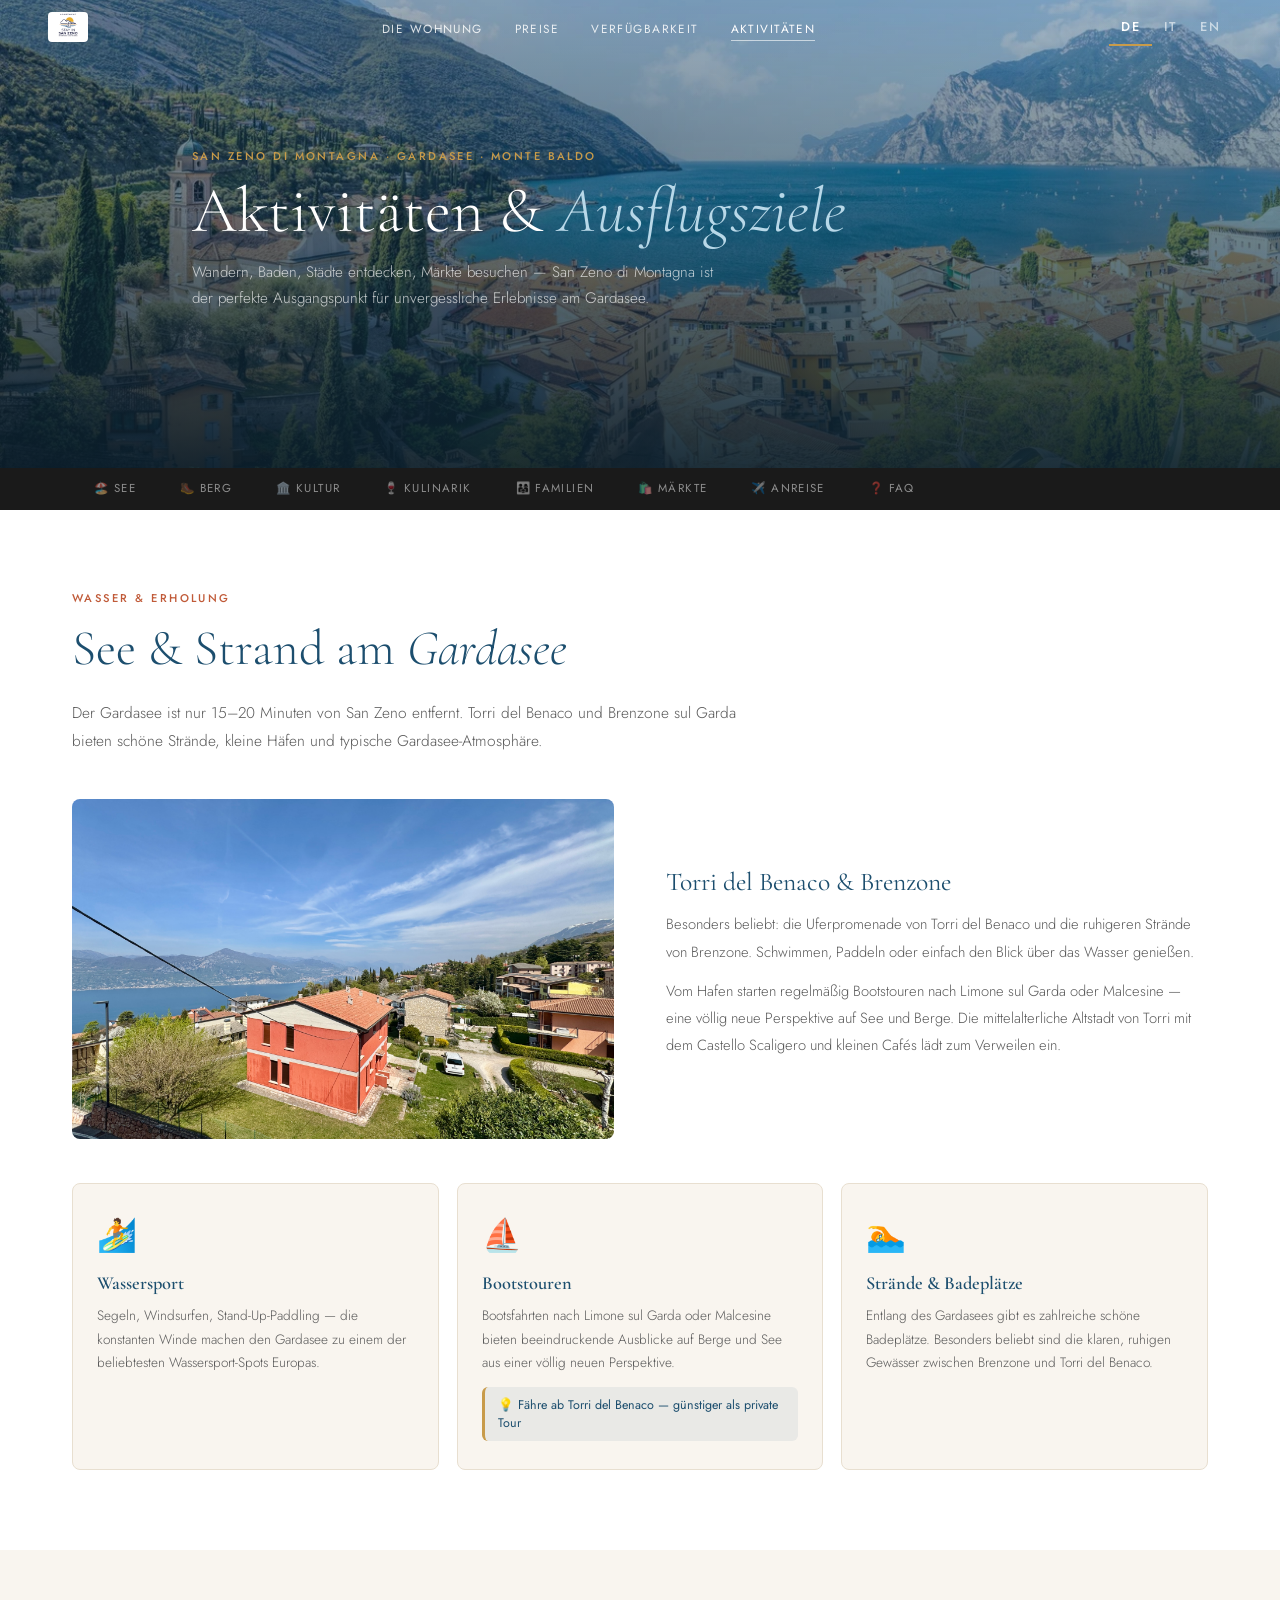
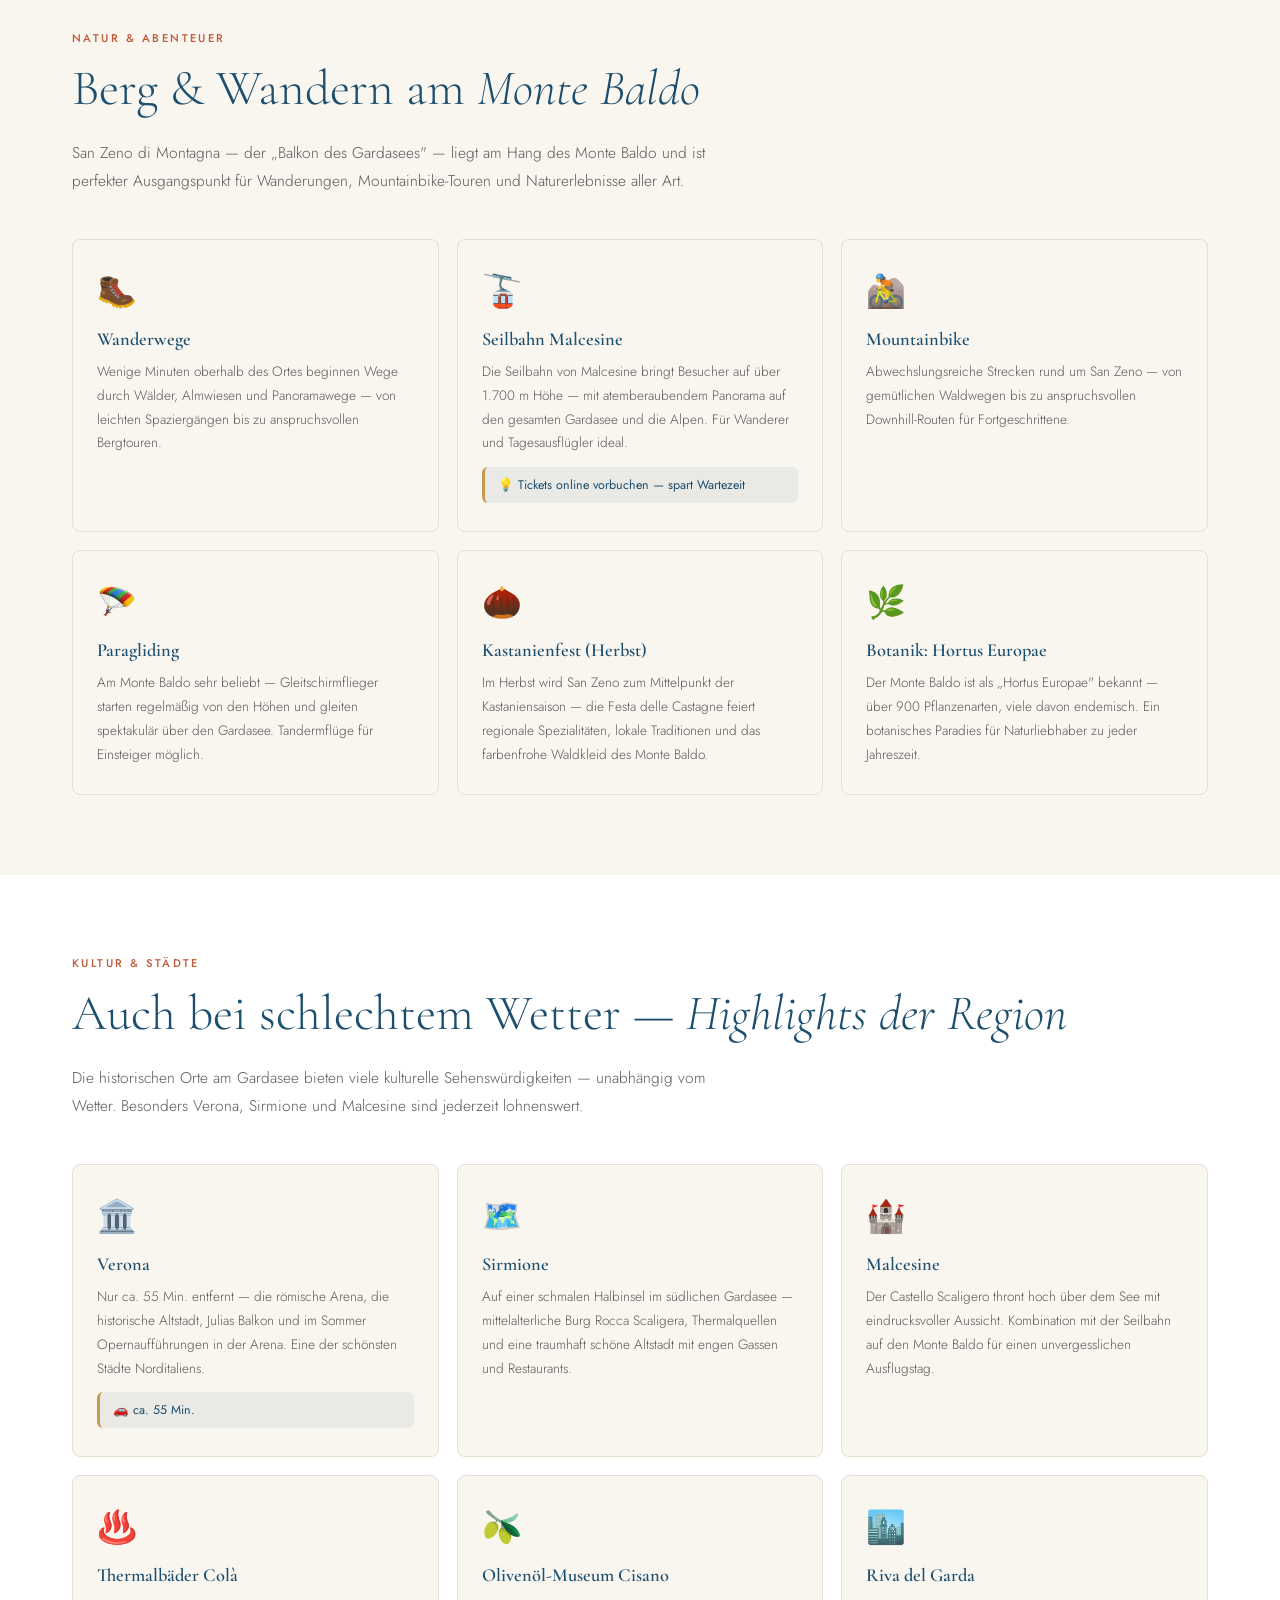
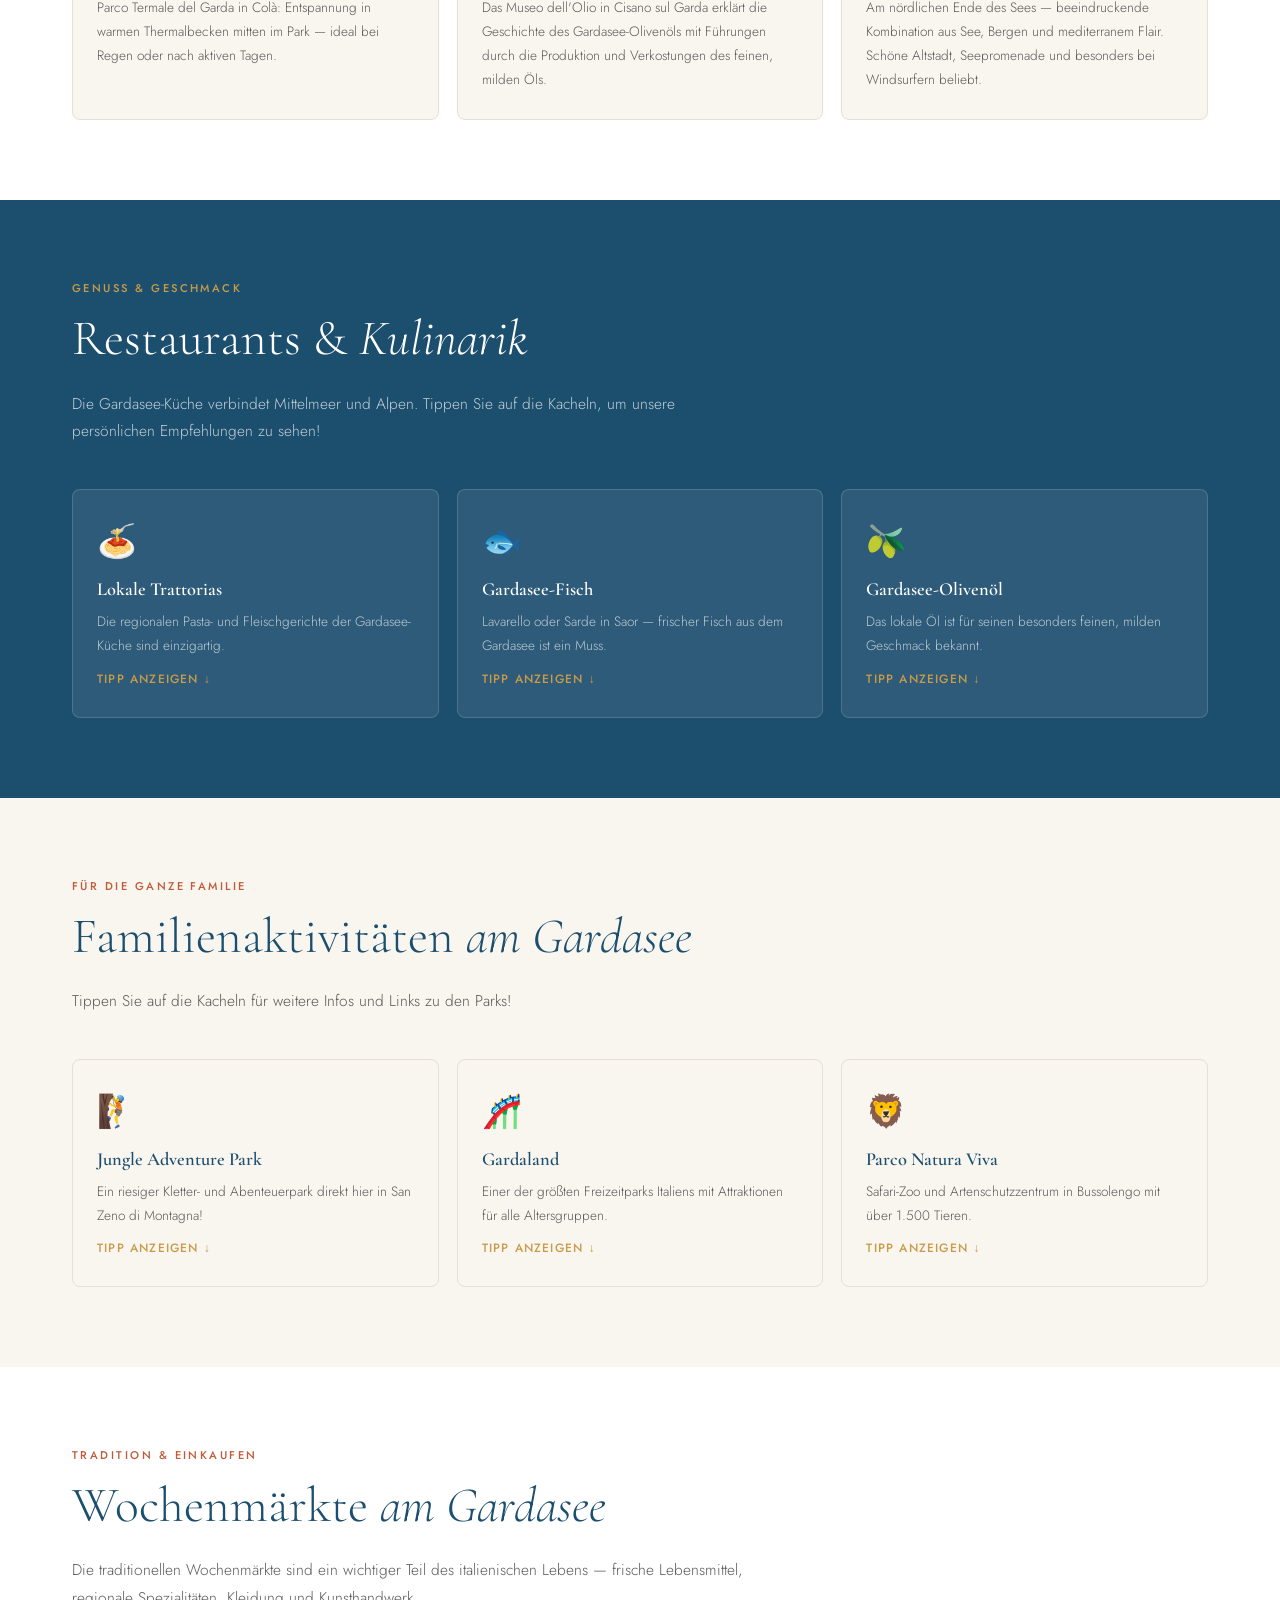
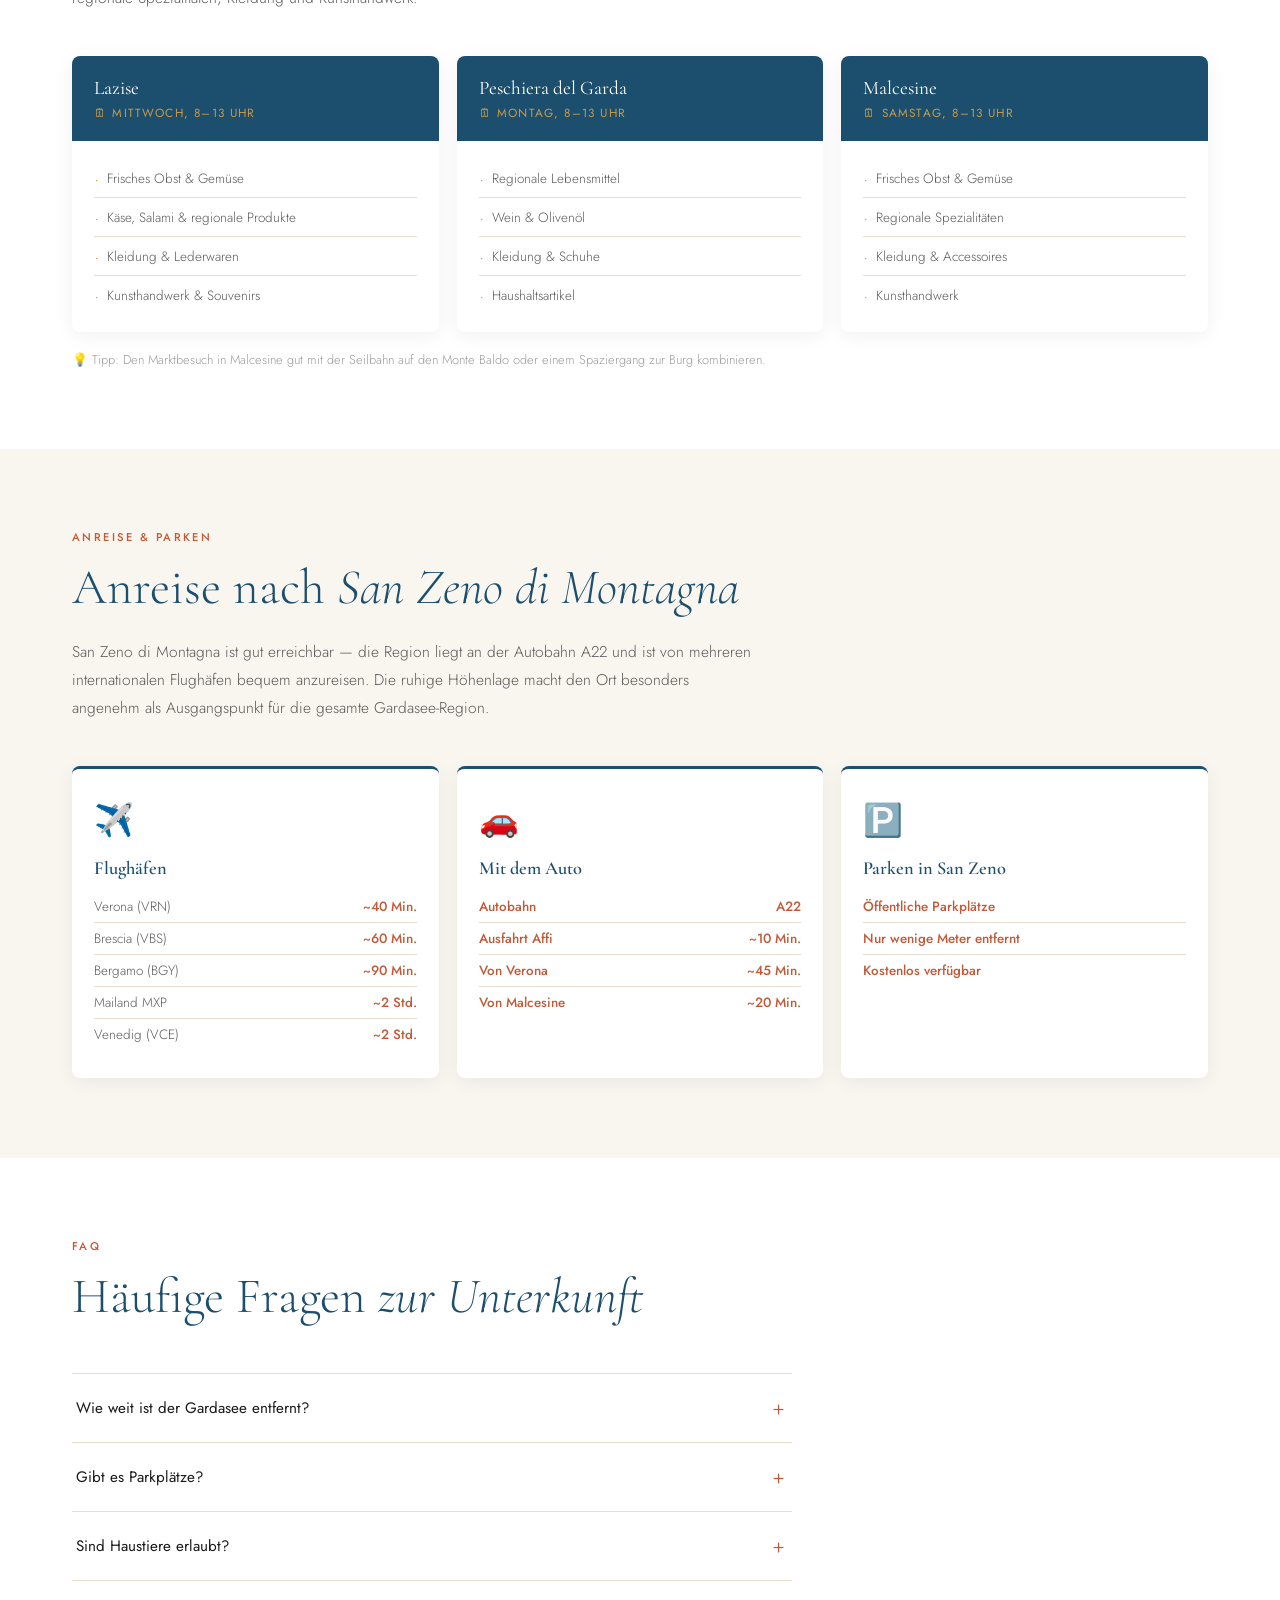
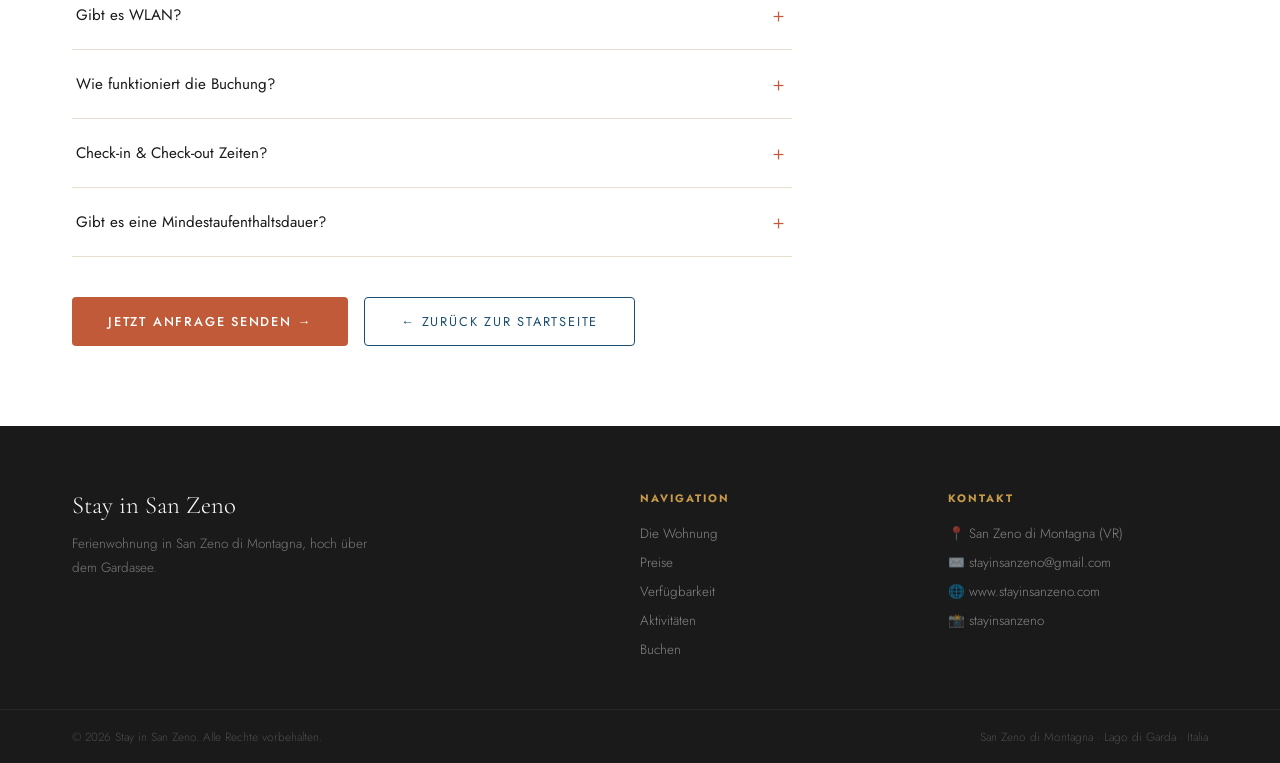
==== activities.html @ cd4644c4 "Update Aufklappbare Kacheln activities.html" ====
<!DOCTYPE html>
<html lang="de">
<head>
  <link rel="icon" href="favicon.png" type="image/png">
  <meta charset="UTF-8" />
  <meta name="viewport" content="width=device-width, initial-scale=1.0" />
  <title>Aktivitäten am Gardasee – Stay in San Zeno</title>
  <meta name="description" content="Wandern am Monte Baldo, Strände, Verona, Märkte, Restaurants und mehr — alle Aktivitäten rund um San Zeno di Montagna am Gardasee." />
  <meta name="keywords" content="Aktivitäten Gardasee, Wandern Monte Baldo, Verona Tagesausflug, Strände Gardasee, Malcesine Seilbahn, Märkte Gardasee, San Zeno di Montagna" />
  <meta name="robots" content="index, follow" />
  <link rel="canonical" href="https://www.stayinsanzeno.com/activities.html" />
  
  <link rel="preconnect" href="https://fonts.googleapis.com" />
  <link href="https://fonts.googleapis.com/css2?family=Cormorant+Garamond:ital,wght@0,300;0,400;0,600;1,300;1,400&family=Jost:wght@300;400;500&display=swap" rel="stylesheet" />
  
  <!-- Externe CSS und JS Dateien -->
  <link rel="stylesheet" href="style.css" />
  <script src="script.js" defer></script>

  <!-- Google tag (gtag.js) -->
<script async src="https://www.googletagmanager.com/gtag/js?id=G-DS3HVX35ZB"></script>
<script>
  window.dataLayer = window.dataLayer || [];
  function gtag(){dataLayer.push(arguments);}
  gtag('js', new Date());

  gtag('config', 'G-DS3HVX35ZB');
</script>
</head>
<body>

<a href="index.html#buchen" class="cta-sticky" id="stickyCta">
  <span>📅</span>
  <span data-lang="de" class="active">Jetzt buchen</span>
  <span data-lang="it">Prenota ora</span>
  <span data-lang="en">Book now</span>
</a>

<nav id="nav">
  <a href="index.html" class="nav-logo">
    <img src="logo.JPG" alt="Stay in San Zeno">
  </a>
  
  <ul class="nav-links">
    <li><a href="index.html#unterkunft"><span data-lang="de" class="active">Die Wohnung</span><span data-lang="it">L'alloggio</span><span data-lang="en">The Apartment</span></a></li>
    <li><a href="index.html#preise"><span data-lang="de" class="active">Preise</span><span data-lang="it">Prezzi</span><span data-lang="en">Prices</span></a></li>
    <li><a href="index.html#verfuegbarkeit"><span data-lang="de" class="active">Verfügbarkeit</span><span data-lang="it">Disponibilità</span><span data-lang="en">Availability</span></a></li>
    <li><a href="activities.html" class="current"><span data-lang="de" class="active">Aktivitäten</span><span data-lang="it">Attività</span><span data-lang="en">Activities</span></a></li>
  </ul>

  <div class="nav-controls">
    <div class="lang-bar">
      <button class="active" onclick="setLang('de')">DE</button>
      <button onclick="setLang('it')">IT</button>
      <button onclick="setLang('en')">EN</button>
    </div>
  
  </div>
</nav>

<section class="page-hero">
  <div class="page-hero-bg"></div>
  <div class="page-hero-photo"></div>
  <div class="page-hero-overlay"></div>
  <div class="page-hero-content">
    <p class="page-hero-eyebrow">San Zeno di Montagna · Gardasee · Monte Baldo</p>
    <h1><span data-lang="de" class="active">Aktivitäten &amp; <em>Ausflugsziele</em></span><span data-lang="it">Attività &amp; <em>Gite</em></span><span data-lang="en">Activities &amp; <em>Day Trips</em></span></h1>
    <p class="page-hero-sub">
      <span data-lang="de" class="active">Wandern, Baden, Städte entdecken, Märkte besuchen — San Zeno di Montagna ist der perfekte Ausgangspunkt für unvergessliche Erlebnisse am Gardasee.</span>
      <span data-lang="it">Escursioni, nuoto, città da scoprire, mercati — San Zeno di Montagna è il punto di partenza perfetto per esperienze indimenticabili.</span>
      <span data-lang="en">Hiking, swimming, city exploring, markets — San Zeno di Montagna is the perfect base for unforgettable Lake Garda experiences.</span>
    </p>
  </div>
</section>

<nav class="cat-nav" aria-label="Kategorien">
  <a href="#see">🏖️ <span data-lang="de" class="active">See</span><span data-lang="it">Lago</span><span data-lang="en">Lake</span></a>
  <a href="#berg">🥾 <span data-lang="de" class="active">Berg</span><span data-lang="it">Montagna</span><span data-lang="en">Mountain</span></a>
  <a href="#kultur">🏛️ <span data-lang="de" class="active">Kultur</span><span data-lang="it">Cultura</span><span data-lang="en">Culture</span></a>
  <a href="#kulinarik">🍷 <span data-lang="de" class="active">Kulinarik</span><span data-lang="it">Gastronomia</span><span data-lang="en">Food &amp; Wine</span></a>
  <a href="#familien">👨‍👩‍👧 <span data-lang="de" class="active">Familien</span><span data-lang="it">Famiglie</span><span data-lang="en">Families</span></a>
  <a href="#maerkte">🛍️ <span data-lang="de" class="active">Märkte</span><span data-lang="it">Mercati</span><span data-lang="en">Markets</span></a>
  <a href="#anreise">✈️ <span data-lang="de" class="active">Anreise</span><span data-lang="it">Come arrivare</span><span data-lang="en">Getting here</span></a>
  <a href="#faq">❓ FAQ</a>
</nav>

<!-- SEE & STRAND -->
<section class="act-section bg-white" id="see">
  <p class="section-label"><span data-lang="de" class="active">Wasser &amp; Erholung</span><span data-lang="it">Acqua &amp; Relax</span><span data-lang="en">Water &amp; Relaxation</span></p>
  <h2 class="section-title"><span data-lang="de" class="active">See &amp; Strand am <em>Gardasee</em></span><span data-lang="it">Lago &amp; Spiaggia <em>del Garda</em></span><span data-lang="en">Lake &amp; Beach at <em>Lake Garda</em></span></h2>
  <p class="section-intro">
    <span data-lang="de" class="active">Der Gardasee ist nur 15–20 Minuten von San Zeno entfernt. Torri del Benaco und Brenzone sul Garda bieten schöne Strände, kleine Häfen und typische Gardasee-Atmosphäre.</span>
    <span data-lang="it">Il Lago di Garda dista solo 15–20 minuti da San Zeno. Torri del Benaco e Brenzone sul Garda offrono belle spiagge, piccoli porti e l'atmosfera tipica del lago.</span>
    <span data-lang="en">Lake Garda is just 15–20 minutes from San Zeno. Torri del Benaco and Brenzone sul Garda offer beautiful beaches, small harbours and a classic lake atmosphere.</span>
  </p>
  <div class="act-hero-card">
    <div class="act-hero-card-img">
      <div style="background-image:url('see-nahaufnahme.jpg');background-color:var(--lake-light);"></div>
    </div>
    <div class="act-hero-card-text">
      <h3><span data-lang="de" class="active">Torri del Benaco &amp; Brenzone</span><span data-lang="it">Torri del Benaco e Brenzone</span><span data-lang="en">Torri del Benaco &amp; Brenzone</span></h3>
      <p><span data-lang="de" class="active">Besonders beliebt: die Uferpromenade von Torri del Benaco und die ruhigeren Strände von Brenzone. Schwimmen, Paddeln oder einfach den Blick über das Wasser genießen.</span><span data-lang="it">Molto apprezzati il lungolago di Torri del Benaco e le spiagge più tranquille di Brenzone. Nuotare, fare kayak o semplicemente godersi il panorama.</span><span data-lang="en">Popular spots include Torri del Benaco's lakeside promenade and the quieter beaches of Brenzone — swimming, paddling or simply enjoying the view.</span></p>
      <p><span data-lang="de" class="active">Vom Hafen starten regelmäßig Bootstouren nach Limone sul Garda oder Malcesine — eine völlig neue Perspektive auf See und Berge. Die mittelalterliche Altstadt von Torri mit dem Castello Scaligero und kleinen Cafés lädt zum Verweilen ein.</span><span data-lang="it">Dal porto partono regolarmente gite in barca verso Limone sul Garda o Malcesine. Il centro medievale di Torri col Castello Scaligero e i caffè invita a una sosta.</span><span data-lang="en">Regular boat tours depart to Limone sul Garda or Malcesine. Torri's medieval old town with Castello Scaligero and small cafés is perfect for a leisurely stroll.</span></p>
    </div>
  </div>
  <div class="act-grid">
    <div class="act-card"><div class="act-card-icon">🏄</div><h3><span data-lang="de" class="active">Wassersport</span><span data-lang="it">Sport acquatici</span><span data-lang="en">Water sports</span></h3><p><span data-lang="de" class="active">Segeln, Windsurfen, Stand-Up-Paddling — die konstanten Winde machen den Gardasee zu einem der beliebtesten Wassersport-Spots Europas.</span><span data-lang="it">Vela, windsurf e SUP — i venti costanti rendono il Garda uno dei migliori spot d'Europa.</span><span data-lang="en">Sailing, windsurfing, stand-up paddling — the steady winds make Lake Garda one of Europe's top water sports destinations.</span></p></div>
    <div class="act-card"><div class="act-card-icon">⛵</div><h3><span data-lang="de" class="active">Bootstouren</span><span data-lang="it">Gite in barca</span><span data-lang="en">Boat tours</span></h3><p><span data-lang="de" class="active">Bootsfahrten nach Limone sul Garda oder Malcesine bieten beeindruckende Ausblicke auf Berge und See aus einer völlig neuen Perspektive.</span><span data-lang="it">Gite in barca verso Limone o Malcesine per ammirare montagne e lago da una prospettiva unica.</span><span data-lang="en">Boat trips to Limone sul Garda or Malcesine offer stunning views from a completely new angle.</span></p><div class="tip">💡 <span data-lang="de" class="active">Fähre ab Torri del Benaco — günstiger als private Tour</span><span data-lang="it">Traghetto da Torri — più economico del tour privato</span><span data-lang="en">Ferry from Torri — cheaper than a private tour</span></div></div>
    <div class="act-card"><div class="act-card-icon">🏊</div><h3><span data-lang="de" class="active">Strände &amp; Badeplätze</span><span data-lang="it">Spiagge &amp; Lidi</span><span data-lang="en">Beaches &amp; bathing spots</span></h3><p><span data-lang="de" class="active">Entlang des Gardasees gibt es zahlreiche schöne Badeplätze. Besonders beliebt sind die klaren, ruhigen Gewässer zwischen Brenzone und Torri del Benaco.</span><span data-lang="it">Lungo il Garda ci sono molte belle spiagge. Particolarmente apprezzate le acque limpide tra Brenzone e Torri del Benaco.</span><span data-lang="en">Along Lake Garda there are many beautiful bathing spots. Especially popular are the clear, calm waters between Brenzone and Torri del Benaco.</span></p></div>
  </div>
</section>

<!-- BERG & WANDERN -->
<section class="act-section bg-cream" id="berg">
  <p class="section-label"><span data-lang="de" class="active">Natur &amp; Abenteuer</span><span data-lang="it">Natura &amp; Avventura</span><span data-lang="en">Nature &amp; Adventure</span></p>
  <h2 class="section-title"><span data-lang="de" class="active">Berg &amp; Wandern am <em>Monte Baldo</em></span><span data-lang="it">Montagna &amp; Escursioni <em>sul Monte Baldo</em></span><span data-lang="en">Mountain &amp; Hiking on <em>Monte Baldo</em></span></h2>
  <p class="section-intro"><span data-lang="de" class="active">San Zeno di Montagna — der „Balkon des Gardasees" — liegt am Hang des Monte Baldo und ist perfekter Ausgangspunkt für Wanderungen, Mountainbike-Touren und Naturerlebnisse aller Art.</span><span data-lang="it">San Zeno di Montagna — il "balcone del Lago di Garda" — si trova sul versante del Monte Baldo ed è il punto di partenza ideale per escursioni, mountain bike e natura.</span><span data-lang="en">San Zeno di Montagna — the "balcony of Lake Garda" — sits on the slopes of Monte Baldo and is the perfect starting point for hikes, mountain biking and nature experiences.</span></p>
  <div class="act-grid">
    <div class="act-card"><div class="act-card-icon">🥾</div><h3><span data-lang="de" class="active">Wanderwege</span><span data-lang="it">Sentieri escursionistici</span><span data-lang="en">Hiking trails</span></h3><p><span data-lang="de" class="active">Wenige Minuten oberhalb des Ortes beginnen Wege durch Wälder, Almwiesen und Panoramawege — von leichten Spaziergängen bis zu anspruchsvollen Bergtouren.</span><span data-lang="it">Pochi minuti sopra il paese iniziano sentieri attraverso boschi, alpeggi e panoramici — da facili passeggiate a impegnative escursioni in quota.</span><span data-lang="en">Just minutes above the village, trails wind through forests and mountain meadows — from easy walks to demanding mountain hikes.</span></p></div>
    <div class="act-card"><div class="act-card-icon">🚡</div><h3><span data-lang="de" class="active">Seilbahn Malcesine</span><span data-lang="it">Funivia di Malcesine</span><span data-lang="en">Malcesine cable car</span></h3><p><span data-lang="de" class="active">Die Seilbahn von Malcesine bringt Besucher auf über 1.700 m Höhe — mit atemberaubendem Panorama auf den gesamten Gardasee und die Alpen. Für Wanderer und Tagesausflügler ideal.</span><span data-lang="it">La funivia di Malcesine porta i visitatori a oltre 1.700 m con un panorama mozzafiato sul Garda e le Alpi. Ideale per escursionisti e gite giornaliere.</span><span data-lang="en">The Malcesine cable car reaches over 1,700m — with breathtaking panoramic views over Lake Garda and the Alps. Ideal for hikers and day trippers.</span></p><div class="tip">💡 <span data-lang="de" class="active">Tickets online vorbuchen — spart Wartezeit</span><span data-lang="it">Acquista i biglietti online — evita le code</span><span data-lang="en">Book tickets online — avoids queues</span></div></div>
    <div class="act-card"><div class="act-card-icon">🚵</div><h3><span data-lang="de" class="active">Mountainbike</span><span data-lang="it">Mountain bike</span><span data-lang="en">Mountain biking</span></h3><p><span data-lang="de" class="active">Abwechslungsreiche Strecken rund um San Zeno — von gemütlichen Waldwegen bis zu anspruchsvollen Downhill-Routen für Fortgeschrittene.</span><span data-lang="it">Percorsi vari intorno a San Zeno — dai tranquilli sentieri boschivi alle impegnative discese downhill per esperti.</span><span data-lang="en">Varied routes around San Zeno — from gentle forest paths to challenging downhill routes for experienced riders.</span></p></div>
    <div class="act-card"><div class="act-card-icon">🪂</div><h3><span data-lang="de" class="active">Paragliding</span><span data-lang="it">Parapendio</span><span data-lang="en">Paragliding</span></h3><p><span data-lang="de" class="active">Am Monte Baldo sehr beliebt — Gleitschirmflieger starten regelmäßig von den Höhen und gleiten spektakulär über den Gardasee. Tandermflüge für Einsteiger möglich.</span><span data-lang="it">Molto popolare sul Monte Baldo — i parapendisti decollano regolarmente dalle cime. Voli in tandem disponibili per i principianti.</span><span data-lang="en">Very popular on Monte Baldo — paragliders regularly take off from the peaks. Tandem flights available for beginners.</span></p></div>
    <div class="act-card"><div class="act-card-icon">🌰</div><h3><span data-lang="de" class="active">Kastanienfest (Herbst)</span><span data-lang="it">Festa delle Castagne</span><span data-lang="en">Chestnut festival (autumn)</span></h3><p><span data-lang="de" class="active">Im Herbst wird San Zeno zum Mittelpunkt der Kastaniensaison — die Festa delle Castagne feiert regionale Spezialitäten, lokale Traditionen und das farbenfrohe Waldkleid des Monte Baldo.</span><span data-lang="it">In autunno San Zeno diventa il centro della stagione delle castagne — la Festa celebra le specialità regionali e le tradizioni locali tra i colori autunnali del Monte Baldo.</span><span data-lang="en">In autumn San Zeno becomes the focus of chestnut season — the Festa delle Castagne celebrates regional specialities and local traditions among the Monte Baldo's autumn colours.</span></p></div>
    <div class="act-card"><div class="act-card-icon">🌿</div><h3><span data-lang="de" class="active">Botanik: Hortus Europae</span><span data-lang="it">Botanica: Hortus Europae</span><span data-lang="en">Botany: Hortus Europae</span></h3><p><span data-lang="de" class="active">Der Monte Baldo ist als „Hortus Europae" bekannt — über 900 Pflanzenarten, viele davon endemisch. Ein botanisches Paradies für Naturliebhaber zu jeder Jahreszeit.</span><span data-lang="it">Il Monte Baldo è noto come "Hortus Europae" — oltre 900 specie vegetali, molte endemiche. Un paradiso botanico per gli amanti della natura.</span><span data-lang="en">Monte Baldo is known as the "Hortus Europae" — over 900 plant species, many endemic. A botanical paradise for nature lovers year-round.</span></p></div>
  </div>
</section>

<!-- KULTUR -->
<section class="act-section bg-white" id="kultur">
  <p class="section-label"><span data-lang="de" class="active">Kultur &amp; Städte</span><span data-lang="it">Cultura &amp; Città</span><span data-lang="en">Culture &amp; Cities</span></p>
  <h2 class="section-title"><span data-lang="de" class="active">Auch bei schlechtem Wetter — <em>Highlights der Region</em></span><span data-lang="it">Anche con il brutto tempo — <em>i migliori luoghi</em></span><span data-lang="en">Even in bad weather — <em>regional highlights</em></span></h2>
  <p class="section-intro"><span data-lang="de" class="active">Die historischen Orte am Gardasee bieten viele kulturelle Sehenswürdigkeiten — unabhängig vom Wetter. Besonders Verona, Sirmione und Malcesine sind jederzeit lohnenswert.</span><span data-lang="it">Le città storiche del Garda offrono molte attrazioni culturali — indipendentemente dal tempo. Verona, Sirmione e Malcesine meritano sempre una visita.</span><span data-lang="en">The historic towns around Lake Garda offer many cultural highlights — regardless of the weather. Verona, Sirmione and Malcesine are always worthwhile.</span></p>
  <div class="act-grid">
    <div class="act-card"><div class="act-card-icon">🏛️</div><h3>Verona</h3><p><span data-lang="de" class="active">Nur ca. 55 Min. entfernt — die römische Arena, die historische Altstadt, Julias Balkon und im Sommer Opernaufführungen in der Arena. Eine der schönsten Städte Norditaliens.</span><span data-lang="it">A circa 55 min — l'Arena romana, il centro storico, il balcone di Giulietta e in estate le rappresentazioni d'opera. Una delle più belle città del Nord Italia.</span><span data-lang="en">About 55 min away — the Roman Arena, historic old town, Juliet's balcony and summer opera performances. One of northern Italy's most beautiful cities.</span></p><div class="tip">🚗 ca. 55 Min.</div></div>
    <div class="act-card"><div class="act-card-icon">🗺️</div><h3>Sirmione</h3><p><span data-lang="de" class="active">Auf einer schmalen Halbinsel im südlichen Gardasee — mittelalterliche Burg Rocca Scaligera, Thermalquellen und eine traumhaft schöne Altstadt mit engen Gassen und Restaurants.</span><span data-lang="it">Su una stretta penisola a sud del Garda — castello medievale Rocca Scaligera, acque termali e un centro storico incantevole con viuzze e ristoranti.</span><span data-lang="en">On a narrow peninsula in southern Lake Garda — medieval Rocca Scaligera castle, thermal springs and an enchanting old town with narrow lanes and restaurants.</span></p></div>
    <div class="act-card"><div class="act-card-icon">🏰</div><h3>Malcesine</h3><p><span data-lang="de" class="active">Der Castello Scaligero thront hoch über dem See mit eindrucksvoller Aussicht. Kombination mit der Seilbahn auf den Monte Baldo für einen unvergesslichen Ausflugstag.</span><span data-lang="it">Il Castello Scaligero domina il lago con vista straordinaria. Da abbinare alla funivia del Monte Baldo per una gita indimenticabile.</span><span data-lang="en">The Castello Scaligero towers above the lake with impressive views. Combine with the Monte Baldo cable car for an unforgettable day trip.</span></p></div>
    <div class="act-card"><div class="act-card-icon">♨️</div><h3><span data-lang="de" class="active">Thermalbäder Colà</span><span data-lang="it">Terme di Colà</span><span data-lang="en">Thermal baths Colà</span></h3><p><span data-lang="de" class="active">Parco Termale del Garda in Colà: Entspannung in warmen Thermalbecken mitten im Park — ideal bei Regen oder nach aktiven Tagen.</span><span data-lang="it">Parco Termale del Garda a Colà: relax nelle vasche termali calde in mezzo al parco — ideale con la pioggia o dopo giornate attive.</span><span data-lang="en">Parco Termale del Garda in Colà: relaxation in warm thermal pools in a park setting — ideal on rainy days or after active days.</span></p></div>
    <div class="act-card"><div class="act-card-icon">🫒</div><h3><span data-lang="de" class="active">Olivenöl-Museum Cisano</span><span data-lang="it">Museo dell'Olio Cisano</span><span data-lang="en">Olive Oil Museum Cisano</span></h3><p><span data-lang="de" class="active">Das Museo dell'Olio in Cisano sul Garda erklärt die Geschichte des Gardasee-Olivenöls mit Führungen durch die Produktion und Verkostungen des feinen, milden Öls.</span><span data-lang="it">Il Museo dell'Olio a Cisano racconta la storia dell'olio del Garda con visite alla produzione e degustazioni dell'olio delicato e raffinato.</span><span data-lang="en">The Museo dell'Olio in Cisano tells the story of Lake Garda olive oil with production tours and tastings of the fine, mild oil.</span></p></div>
    <div class="act-card"><div class="act-card-icon">🏙️</div><h3>Riva del Garda</h3><p><span data-lang="de" class="active">Am nördlichen Ende des Sees — beeindruckende Kombination aus See, Bergen und mediterranem Flair. Schöne Altstadt, Seepromenade und besonders bei Windsurfern beliebt.</span><span data-lang="it">All'estremità nord del lago — combinazione straordinaria di lago, montagne e atmosfera mediterranea. Bel centro storico e lungolago, molto apprezzata dagli sportivi.</span><span data-lang="en">At the northern lake tip — impressive combination of lake, mountains and Mediterranean flair. Beautiful old town, lakeside promenade and very popular with windsurfers.</span></p></div>
  </div>
</section>

<!-- KULINARIK -->
<section class="act-section bg-dark" id="kulinarik">
  <p class="section-label"><span data-lang="de" class="active">Genuss &amp; Geschmack</span><span data-lang="it">Gusto &amp; Sapori</span><span data-lang="en">Food &amp; Flavour</span></p>
  <h2 class="section-title"><span data-lang="de" class="active">Restaurants &amp; <em>Kulinarik</em></span><span data-lang="it">Ristoranti &amp; <em>Gastronomia</em></span><span data-lang="en">Restaurants &amp; <em>Food &amp; Wine</em></span></h2>
  <p class="section-intro"><span data-lang="de" class="active">Die Gardasee-Küche verbindet Mittelmeer und Alpen. Tippen Sie auf die Kacheln, um unsere persönlichen Empfehlungen zu sehen!</span><span data-lang="it">La cucina del Garda unisce Mediterraneo e Alpi. Tocca i riquadri per vedere i nostri consigli personali!</span><span data-lang="en">Lake Garda cuisine blends Mediterranean and Alpine. Tap the cards to see our personal recommendations!</span></p>
  
  <div class="act-grid">
    
    <!-- Trattorias -->
    <div class="act-card expandable">
      <div class="act-card-icon">🍝</div>
      <h3><span data-lang="de" class="active">Lokale Trattorias</span><span data-lang="it">Trattorie locali</span><span data-lang="en">Local trattorias</span></h3>
      <p><span data-lang="de" class="active">Die regionalen Pasta- und Fleischgerichte der Gardasee-Küche sind einzigartig.</span><span data-lang="it">I piatti regionali di pasta e carne sono unici.</span><span data-lang="en">The regional pasta and meat dishes are unique.</span></p>
      <span class="act-card-more">Tipp anzeigen ↓</span>
      <div class="act-card-details">
        <strong style="color:var(--white);">Taverna Kus &amp; Al Cacciatore</strong><br>
        <span data-lang="de" class="active">Zwei fantastische Adressen direkt in San Zeno. Taverna Kus für gehobene Küche, Al Cacciatore für rustikale Pasta wie bei Nonna.</span>
        <span data-lang="it">Due indirizzi fantastici a San Zeno. Taverna Kus per cucina raffinata, Al Cacciatore per pasta rustica.</span>
        <span data-lang="en">Two fantastic spots in San Zeno. Taverna Kus for fine dining, Al Cacciatore for rustic pasta.</span><br>
        <a href="https://www.tavernakus.it/" target="_blank" class="act-link">🌐 Taverna Kus Website</a>
      </div>
    </div>

    <!-- Fisch -->
    <div class="act-card expandable">
      <div class="act-card-icon">🐟</div>
      <h3><span data-lang="de" class="active">Gardasee-Fisch</span><span data-lang="it">Pesce del Garda</span><span data-lang="en">Lake Garda fish</span></h3>
      <p><span data-lang="de" class="active">Lavarello oder Sarde in Saor — frischer Fisch aus dem Gardasee ist ein Muss.</span><span data-lang="it">Lavarello o sarde in saor — il pesce fresco è un must.</span><span data-lang="en">Lavarello or sarde in saor — fresh lake fish is a must.</span></p>
      <span class="act-card-more">Tipp anzeigen ↓</span>
      <div class="act-card-details">
        <strong style="color:var(--white);">Ristorante Pizzeria Costabella</strong><br>
        <span data-lang="de" class="active">Tolle Fischgerichte und Pizza mit einer herrlichen Terrasse und Seeblick in San Zeno.</span>
        <span data-lang="it">Ottimi piatti di pesce e pizza con una splendida terrazza vista lago a San Zeno.</span>
        <span data-lang="en">Great fish dishes and pizza with a beautiful lake view terrace in San Zeno.</span><br>
        <a href="https://www.costabellasanzeno.com/" target="_blank" class="act-link">🌐 Costabella Website</a>
      </div>
    </div>

    <!-- Olivenöl -->
    <div class="act-card expandable">
      <div class="act-card-icon">🫒</div>
      <h3><span data-lang="de" class="active">Gardasee-Olivenöl</span><span data-lang="it">Olio d'oliva del Garda</span><span data-lang="en">Lake Garda olive oil</span></h3>
      <p><span data-lang="de" class="active">Das lokale Öl ist für seinen besonders feinen, milden Geschmack bekannt.</span><span data-lang="it">L'olio locale è noto per il suo sapore delicato.</span><span data-lang="en">The local oil is known for its fine, mild flavor.</span></p>
      <span class="act-card-more">Tipp anzeigen ↓</span>
      <div class="act-card-details">
        <strong style="color:var(--white);">Museo dell'Olio (Cisano)</strong><br>
        <span data-lang="de" class="active">Besuchen Sie das Olivenöl-Museum in Cisano. Perfekt für eine Verkostung und als Mitbringsel!</span>
        <span data-lang="it">Visitate il Museo dell'Olio a Cisano. Perfetto per una degustazione!</span>
        <span data-lang="en">Visit the Olive Oil Museum in Cisano. Perfect for a tasting!</span><br>
        <a href="https://www.museum.it/" target="_blank" class="act-link">🌐 Museum Website</a>
      </div>
    </div>

  </div>
</section>

<!-- FAMILIEN -->
<section class="act-section bg-cream" id="familien">
  <p class="section-label"><span data-lang="de" class="active">Für die ganze Familie</span><span data-lang="it">Per tutta la famiglia</span><span data-lang="en">For the whole family</span></p>
  <h2 class="section-title"><span data-lang="de" class="active">Familienaktivitäten <em>am Gardasee</em></span><span data-lang="it">Attività per famiglie <em>al Lago di Garda</em></span><span data-lang="en">Family activities <em>at Lake Garda</em></span></h2>
  <p class="section-intro"><span data-lang="de" class="active">Tippen Sie auf die Kacheln für weitere Infos und Links zu den Parks!</span><span data-lang="it">Tocca i riquadri per maggiori info e link ai parchi!</span><span data-lang="en">Tap the cards for more info and links to the parks!</span></p>
  
  <div class="act-grid">
    
    <!-- NEU: Jungle Adventure Park -->
    <div class="act-card expandable">
      <div class="act-card-icon">🧗</div>
      <h3>Jungle Adventure Park</h3>
      <p><span data-lang="de" class="active">Ein riesiger Kletter- und Abenteuerpark direkt hier in San Zeno di Montagna!</span><span data-lang="it">Un enorme parco avventura proprio qui a San Zeno di Montagna!</span><span data-lang="en">A huge climbing and adventure park right here in San Zeno di Montagna!</span></p>
      <span class="act-card-more">Tipp anzeigen ↓</span>
      <div class="act-card-details">
        <span data-lang="de" class="active">Verschiedene Parcours für alle Altersgruppen im kühlen Wald. Perfekt für heiße Sommertage.</span>
        <span data-lang="it">Diversi percorsi per tutte le età nel fresco bosco. Perfetto per le calde giornate estive.</span>
        <span data-lang="en">Various courses for all ages in the cool forest. Perfect for hot summer days.</span><br>
        <a href="https://www.jungleadventurepark.com/" target="_blank" class="act-link">🌐 Website & Tickets</a>
      </div>
    </div>

    <!-- Gardaland -->
    <div class="act-card expandable">
      <div class="act-card-icon">🎢</div>
      <h3>Gardaland</h3>
      <p><span data-lang="de" class="active">Einer der größten Freizeitparks Italiens mit Attraktionen für alle Altersgruppen.</span><span data-lang="it">Uno dei più grandi parchi divertimento d'Italia.</span><span data-lang="en">One of Italy's largest theme parks.</span></p>
      <span class="act-card-more">Tipp anzeigen ↓</span>
      <div class="act-card-details">
        <span data-lang="de" class="active">Ca. 45 Minuten mit dem Auto entfernt. Buchen Sie Tickets vorab online, um Wartezeiten zu sparen!</span>
        <span data-lang="it">A circa 45 minuti di auto. Prenotate i biglietti online!</span>
        <span data-lang="en">About 45 mins by car. Book tickets online to save time!</span><br>
        <a href="https://www.gardaland.it/" target="_blank" class="act-link">🌐 Gardaland Website</a>
      </div>
    </div>

    <!-- Parco Natura Viva -->
    <div class="act-card expandable">
      <div class="act-card-icon">🦁</div>
      <h3>Parco Natura Viva</h3>
      <p><span data-lang="de" class="active">Safari-Zoo und Artenschutzzentrum in Bussolengo mit über 1.500 Tieren.</span><span data-lang="it">Safari zoo e centro di conservazione a Bussolengo.</span><span data-lang="en">Safari zoo and conservation center in Bussolengo.</span></p>
      <span class="act-card-more">Tipp anzeigen ↓</span>
      <div class="act-card-details">
        <span data-lang="de" class="active">Sie können mit dem eigenen Auto durch den Safari-Teil fahren. Ein tolles Erlebnis für Kinder!</span>
        <span data-lang="it">Potete guidare la vostra auto nella zona safari.</span>
        <span data-lang="en">You can drive your own car through the safari section.</span><br>
        <a href="https://www.parconaturaviva.it/" target="_blank" class="act-link">🌐 Parco Natura Viva</a>
      </div>
    </div>

  </div>
</section>

<!-- MÄRKTE -->
<section class="act-section bg-white" id="maerkte">
  <p class="section-label"><span data-lang="de" class="active">Tradition &amp; Einkaufen</span><span data-lang="it">Tradizione &amp; Shopping</span><span data-lang="en">Tradition &amp; Shopping</span></p>
  <h2 class="section-title"><span data-lang="de" class="active">Wochenmärkte <em>am Gardasee</em></span><span data-lang="it">Mercati settimanali <em>del Garda</em></span><span data-lang="en">Weekly markets <em>at Lake Garda</em></span></h2>
  <p class="section-intro"><span data-lang="de" class="active">Die traditionellen Wochenmärkte sind ein wichtiger Teil des italienischen Lebens — frische Lebensmittel, regionale Spezialitäten, Kleidung und Kunsthandwerk.</span><span data-lang="it">I mercati settimanali tradizionali sono parte importante della vita italiana — prodotti freschi, specialità regionali, abbigliamento e artigianato.</span><span data-lang="en">Traditional weekly markets are an important part of Italian life — fresh produce, regional specialities, clothing and crafts.</span></p>
  <div class="market-grid">
    <div class="market-card">
      <div class="market-card-head"><h3>Lazise</h3><div class="market-day"><span data-lang="de" class="active">🗓 Mittwoch, 8–13 Uhr</span><span data-lang="it">🗓 Mercoledì, 8–13</span><span data-lang="en">🗓 Wednesday, 8am–1pm</span></div></div>
      <div class="market-card-body"><ul>
        <li><span data-lang="de" class="active">Frisches Obst &amp; Gemüse</span><span data-lang="it">Frutta e verdura fresca</span><span data-lang="en">Fresh fruit &amp; vegetables</span></li>
        <li><span data-lang="de" class="active">Käse, Salami &amp; regionale Produkte</span><span data-lang="it">Formaggi, salumi e prodotti locali</span><span data-lang="en">Cheese, salami &amp; regional products</span></li>
        <li><span data-lang="de" class="active">Kleidung &amp; Lederwaren</span><span data-lang="it">Abbigliamento e pelletteria</span><span data-lang="en">Clothing &amp; leather goods</span></li>
        <li><span data-lang="de" class="active">Kunsthandwerk &amp; Souvenirs</span><span data-lang="it">Artigianato e souvenir</span><span data-lang="en">Crafts &amp; souvenirs</span></li>
      </ul></div>
    </div>
    <div class="market-card">
      <div class="market-card-head"><h3>Peschiera del Garda</h3><div class="market-day"><span data-lang="de" class="active">🗓 Montag, 8–13 Uhr</span><span data-lang="it">🗓 Lunedì, 8–13</span><span data-lang="en">🗓 Monday, 8am–1pm</span></div></div>
      <div class="market-card-body"><ul>
        <li><span data-lang="de" class="active">Regionale Lebensmittel</span><span data-lang="it">Prodotti alimentari locali</span><span data-lang="en">Regional food products</span></li>
        <li><span data-lang="de" class="active">Wein &amp; Olivenöl</span><span data-lang="it">Vino e olio d'oliva</span><span data-lang="en">Wine &amp; olive oil</span></li>
        <li><span data-lang="de" class="active">Kleidung &amp; Schuhe</span><span data-lang="it">Abbigliamento e scarpe</span><span data-lang="en">Clothing &amp; shoes</span></li>
        <li><span data-lang="de" class="active">Haushaltsartikel</span><span data-lang="it">Articoli per la casa</span><span data-lang="en">Household items</span></li>
      </ul></div>
    </div>
    <div class="market-card">
      <div class="market-card-head"><h3>Malcesine</h3><div class="market-day"><span data-lang="de" class="active">🗓 Samstag, 8–13 Uhr</span><span data-lang="it">🗓 Sabato, 8–13</span><span data-lang="en">🗓 Saturday, 8am–1pm</span></div></div>
      <div class="market-card-body"><ul>
        <li><span data-lang="de" class="active">Frisches Obst &amp; Gemüse</span><span data-lang="it">Frutta e verdura fresca</span><span data-lang="en">Fresh fruit &amp; vegetables</span></li>
        <li><span data-lang="de" class="active">Regionale Spezialitäten</span><span data-lang="it">Specialità regionali</span><span data-lang="en">Regional specialities</span></li>
        <li><span data-lang="de" class="active">Kleidung &amp; Accessoires</span><span data-lang="it">Abbigliamento e accessori</span><span data-lang="en">Clothing &amp; accessories</span></li>
        <li><span data-lang="de" class="active">Kunsthandwerk</span><span data-lang="it">Artigianato</span><span data-lang="en">Arts &amp; crafts</span></li>
      </ul></div>
    </div>
  </div>
  <p style="margin-top:18px;font-size:0.8rem;color:var(--light);font-weight:300;">
    <span data-lang="de" class="active">💡 Tipp: Den Marktbesuch in Malcesine gut mit der Seilbahn auf den Monte Baldo oder einem Spaziergang zur Burg kombinieren.</span>
    <span data-lang="it">💡 Consiglio: A Malcesine abbinate la visita al mercato con la funivia o una passeggiata al castello.</span>
    <span data-lang="en">💡 Tip: In Malcesine, combine the market with the cable car up Monte Baldo or a walk to the castle.</span>
  </p>
</section>

<!-- ANREISE -->
<section class="act-section bg-cream" id="anreise">
  <p class="section-label"><span data-lang="de" class="active">Anreise &amp; Parken</span><span data-lang="it">Come arrivare &amp; parcheggio</span><span data-lang="en">Getting here &amp; parking</span></p>
  <h2 class="section-title"><span data-lang="de" class="active">Anreise nach <em>San Zeno di Montagna</em></span><span data-lang="it">Come arrivare a <em>San Zeno di Montagna</em></span><span data-lang="en">Getting to <em>San Zeno di Montagna</em></span></h2>
  <p class="section-intro"><span data-lang="de" class="active">San Zeno di Montagna ist gut erreichbar — die Region liegt an der Autobahn A22 und ist von mehreren internationalen Flughäfen bequem anzureisen. Die ruhige Höhenlage macht den Ort besonders angenehm als Ausgangspunkt für die gesamte Gardasee-Region.</span><span data-lang="it">San Zeno di Montagna è facilmente raggiungibile — la regione è vicina all'autostrada A22 e accessibile da diversi aeroporti internazionali. La tranquilla posizione in quota lo rende ideale come base per tutta la regione del Garda.</span><span data-lang="en">San Zeno di Montagna is easy to reach — the region is near the A22 motorway and accessible from several international airports. Its peaceful elevated position makes it an ideal base for the entire Lake Garda region.</span></p>
  <div class="arrival-grid">
    <div class="arrival-card"><div class="arr-icon">✈️</div><h3><span data-lang="de" class="active">Flughäfen</span><span data-lang="it">Aeroporti</span><span data-lang="en">Airports</span></h3>
      <ul>
        <li>Verona (VRN) <span>~40 Min.</span></li>
        <li>Brescia (VBS) <span>~60 Min.</span></li>
        <li>Bergamo (BGY) <span>~90 Min.</span></li>
        <li>Mailand MXP <span>~2 Std.</span></li>
        <li>Venedig (VCE) <span>~2 Std.</span></li>
      </ul>
    </div>
    <div class="arrival-card"><div class="arr-icon">🚗</div><h3><span data-lang="de" class="active">Mit dem Auto</span><span data-lang="it">In auto</span><span data-lang="en">By car</span></h3>
      <ul>
        <li><span data-lang="de" class="active">Autobahn</span><span data-lang="it">Autostrada</span><span data-lang="en">Motorway</span> <span>A22</span></li>
        <li><span data-lang="de" class="active">Ausfahrt Affi</span><span data-lang="it">Uscita Affi</span><span data-lang="en">Exit Affi</span> <span>~10 Min.</span></li>
        <li><span data-lang="de" class="active">Von Verona</span><span data-lang="it">Da Verona</span><span data-lang="en">From Verona</span> <span>~45 Min.</span></li>
        <li><span data-lang="de" class="active">Von Malcesine</span><span data-lang="it">Da Malcesine</span><span data-lang="en">From Malcesine</span> <span>~20 Min.</span></li>
      </ul>
    </div>
    <div class="arrival-card"><div class="arr-icon">🅿️</div><h3><span data-lang="de" class="active">Parken in San Zeno</span><span data-lang="it">Parcheggio a San Zeno</span><span data-lang="en">Parking in San Zeno</span></h3>
      <ul>
        <li><span data-lang="de" class="active">Öffentliche Parkplätze</span><span data-lang="it">Parcheggi pubblici</span><span data-lang="en">Public parking</span></li>
        <li><span data-lang="de" class="active">Nur wenige Meter entfernt</span><span data-lang="it">A pochi metri</span><span data-lang="en">Just metres away</span></li>
        <li><span data-lang="de" class="active">Kostenlos verfügbar</span><span data-lang="it">Gratuito</span><span data-lang="en">Free of charge</span></li>
      </ul>
    </div>
  </div>
</section>

<!-- FAQ -->
<section class="act-section bg-white" id="faq">
  <p class="section-label">FAQ</p>
  <h2 class="section-title"><span data-lang="de" class="active">Häufige Fragen <em>zur Unterkunft</em></span><span data-lang="it">Domande frequenti <em>sull'appartamento</em></span><span data-lang="en">Frequently asked questions <em>about the apartment</em></span></h2>
  <div class="faq-list">
    <div class="faq-item">
      <button class="faq-q">
        <span><span data-lang="de" class="active">Wie weit ist der Gardasee entfernt?</span><span data-lang="it">Quanto dista il Lago di Garda?</span><span data-lang="en">How far is Lake Garda?</span></span>
        <span class="faq-icon">＋</span>
      </button>
      <div class="faq-a">
        <span data-lang="de" class="active">Der Gardasee ist in etwa 15–20 Minuten mit dem Auto erreichbar. Die nächsten Orte am Ufer sind Torri del Benaco und Brenzone sul Garda — beide mit schönen Stränden und kleinem Hafen.</span>
        <span data-lang="it">Il Lago di Garda si raggiunge in circa 15–20 minuti in auto. I paesi più vicini sono Torri del Benaco e Brenzone sul Garda — entrambi con belle spiagge e piccolo porto.</span>
        <span data-lang="en">Lake Garda is approximately 15–20 minutes by car. The nearest lakeside towns are Torri del Benaco and Brenzone sul Garda — both with beautiful beaches and a small harbour.</span>
      </div>
    </div>
    <div class="faq-item">
      <button class="faq-q">
        <span><span data-lang="de" class="active">Gibt es Parkplätze?</span><span data-lang="it">Ci sono parcheggi?</span><span data-lang="en">Is there parking available?</span></span>
        <span class="faq-icon">＋</span>
      </button>
      <div class="faq-a">
        <span data-lang="de" class="active">Ja — öffentliche Parkplätze befinden sich nur wenige Meter von der Unterkunft entfernt und sind kostenlos nutzbar.</span>
        <span data-lang="it">Sì — parcheggi pubblici a pochi metri dall'appartamento, disponibili gratuitamente.</span>
        <span data-lang="en">Yes — public parking is available just a few metres from the apartment, free of charge.</span>
      </div>
    </div>
    <div class="faq-item">
      <button class="faq-q">
        <span><span data-lang="de" class="active">Sind Haustiere erlaubt?</span><span data-lang="it">Sono ammessi gli animali domestici?</span><span data-lang="en">Are pets allowed?</span></span>
        <span class="faq-icon">＋</span>
      </button>
      <div class="faq-a">
        <span data-lang="de" class="active">Haustiere sind auf Anfrage möglich — bitte bei der Buchungsanfrage angeben, damit wir individuell antworten können.</span>
        <span data-lang="it">Gli animali sono possibili su richiesta — indicatelo nella richiesta di prenotazione per una risposta personalizzata.</span>
        <span data-lang="en">Pets are possible on request — please mention this in your booking enquiry so we can respond individually.</span>
      </div>
    </div>
    <div class="faq-item">
      <button class="faq-q">
        <span><span data-lang="de" class="active">Gibt es WLAN?</span><span data-lang="it">C'è il WiFi?</span><span data-lang="en">Is there WiFi?</span></span>
        <span class="faq-icon">＋</span>
      </button>
      <div class="faq-a">
        <span data-lang="de" class="active">Ja — die Wohnung ist mit schnellem WLAN ausgestattet. Die Zugangsdaten erhalten Sie bei der Ankunft.</span>
        <span data-lang="it">Sì — l'appartamento è dotato di WiFi veloce. I dati di accesso vi verranno forniti all'arrivo.</span>
        <span data-lang="en">Yes — the apartment has fast WiFi. Access details are provided on arrival.</span>
      </div>
    </div>
    <div class="faq-item">
      <button class="faq-q">
        <span><span data-lang="de" class="active">Wie funktioniert die Buchung?</span><span data-lang="it">Come funziona la prenotazione?</span><span data-lang="en">How does booking work?</span></span>
        <span class="faq-icon">＋</span>
      </button>
      <div class="faq-a">
        <span data-lang="de" class="active">Das Buchungsformular auf der Startseite in Ihrer Sprache ausfüllen — wir antworten innerhalb von 24 Stunden mit Verfügbarkeitsbestätigung und allen weiteren Details.</span>
        <span data-lang="it">Compilate il modulo di prenotazione nella vostra lingua sulla pagina principale — risponderemo entro 24 ore con conferma e tutti i dettagli.</span>
        <span data-lang="en">Fill in the booking form on the main page in your language — we'll reply within 24 hours with availability confirmation and all further details.</span>
      </div>
    </div>
    <div class="faq-item">
      <button class="faq-q">
        <span><span data-lang="de" class="active">Check-in &amp; Check-out Zeiten?</span><span data-lang="it">Orari di check-in e check-out?</span><span data-lang="en">Check-in &amp; check-out times?</span></span>
        <span class="faq-icon">＋</span>
      </button>
      <div class="faq-a">
        <span data-lang="de" class="active">Check-in ab 15:00 Uhr, Check-out bis 10:00 Uhr. Bei Anfragen für früheren Einzug oder späteren Auszug sprechen Sie uns gerne direkt an.</span>
        <span data-lang="it">Check-in dalle 15:00, check-out entro le 10:00. Per orari diversi contattateci direttamente — faremo del nostro meglio.</span>
        <span data-lang="en">Check-in from 3:00 PM, check-out by 10:00 AM. For early arrival or late departure please contact us directly.</span>
      </div>
    </div>
    <div class="faq-item">
      <button class="faq-q">
        <span><span data-lang="de" class="active">Gibt es eine Mindestaufenthaltsdauer?</span><span data-lang="it">C'è un soggiorno minimo?</span><span data-lang="en">Is there a minimum stay?</span></span>
        <span class="faq-icon">＋</span>
      </button>
      <div class="faq-a">
        <span data-lang="de" class="active">Nebensaison: 2 Nächte. Sommer, Ferragosto, Weihnachten: 3–4 Nächte. Alle Details auf der Preisseite der Hauptwebsite.</span>
        <span data-lang="it">Bassa stagione: 2 notti. Estate, Ferragosto, Natale: 3–4 notti. Tutti i dettagli nella pagina prezzi del sito principale.</span>
        <span data-lang="en">Off-season: 2 nights. Summer, Ferragosto, Christmas: 3–4 nights. Full details on the prices page of the main website.</span>
      </div>
    </div>
  </div>
  <div style="margin-top:40px;">
  <div style="margin-top:40px; display:flex; gap:16px; flex-wrap:wrap;">
    <a href="index.html#buchen" class="btn-primary">
      <span data-lang="de" class="active">Jetzt Anfrage senden →</span>
      <span data-lang="it">Invia richiesta ora →</span>
      <span data-lang="en">Send enquiry now →</span>
    </a>
    
    <!-- NEUER BUTTON: Zurück zur Startseite -->
    <a href="index.html" class="btn-outline" style="color:var(--lake); border-color:var(--lake);">
      <span data-lang="de" class="active">← Zurück zur Startseite</span>
      <span data-lang="it">← Torna alla home</span>
      <span data-lang="en">← Back to home</span>
    </a>
  </div>
</section>

<!-- LIGHTBOX -->
<div class="lightbox" id="lightbox">
  <div class="lb-content">
    <button class="lb-close" id="lbClose">&times;</button>
    <div class="lb-nav">
      <button class="lb-btn" id="lbPrev">&#10094;</button>
      <button class="lb-btn" id="lbNext">&#10095;</button>
    </div>
    <img src="" id="lbImg" class="lb-img" alt="Galerie">
    <div class="lb-counter" id="lbCounter"></div>
  </div>
</div>

<footer>
  <div class="footer-brand"><h2>Stay in San Zeno</h2>
    <p><span data-lang="de" class="active">Ferienwohnung in San Zeno di Montagna, hoch über dem Gardasee.</span><span data-lang="it">Appartamento vacanze a San Zeno di Montagna, sopra il Lago di Garda.</span><span data-lang="en">Holiday apartment in San Zeno di Montagna, high above Lake Garda.</span></p>
  </div>
  <div class="footer-col">
    <h4><span data-lang="de" class="active">Navigation</span><span data-lang="it">Navigazione</span><span data-lang="en">Navigation</span></h4>
    <ul>
      <li><a href="index.html#unterkunft"><span data-lang="de" class="active">Die Wohnung</span><span data-lang="it">L'alloggio</span><span data-lang="en">The Apartment</span></a></li>
      <li><a href="index.html#preise"><span data-lang="de" class="active">Preise</span><span data-lang="it">Prezzi</span><span data-lang="en">Prices</span></a></li>
      <li><a href="index.html#verfuegbarkeit"><span data-lang="de" class="active">Verfügbarkeit</span><span data-lang="it">Disponibilità</span><span data-lang="en">Availability</span></a></li>
      <li><a href="activities.html"><span data-lang="de" class="active">Aktivitäten</span><span data-lang="it">Attività</span><span data-lang="en">Activities</span></a></li>
      <li><a href="index.html#buchen"><span data-lang="de" class="active">Buchen</span><span data-lang="it">Prenota</span><span data-lang="en">Book</span></a></li>
    </ul>
  </div>
  <div class="footer-col">
    <h4>Kontakt</h4>
    <ul>
      <li>
        <a href="https://www.google.com/maps/search/?api=1&query=San+Zeno+di+Montagna,+Verona,+Italy" target="_blank" rel="noopener noreferrer">
          📍 San Zeno di Montagna (VR)
        </a>
      </li>
      <li>
        <a href="mailto:stayinsanzeno@gmail.com">
          ✉️ stayinsanzeno@gmail.com
        </a>
      </li>
      <li>
        <a href="https://www.stayinsanzeno.com" target="_blank" rel="noopener noreferrer">
          🌐 www.stayinsanzeno.com
        </a>
      </li>
      <li>
        <a href="https://www.instagram.com/stayinsanzeno" target="_blank" rel="noopener noreferrer">
          📸 stayinsanzeno
        </a>
      </li>
    </ul>
  </div>
</footer>
<div class="footer-bottom">
  <p>© 2026 Stay in San Zeno. Alle Rechte vorbehalten.</p>
  <p>San Zeno di Montagna · Lago di Garda · Italia</p>
</div>

</body>
</html>
---- style.css ----
:root {
  --lake:#1C4E6E; --lake-mid:#2E7096; --lake-light:#B8D8E8;
  --cream:#F9F5EF; --warm:#E8DFD0; --terra:#C05A38; --gold:#C89B4A;
  --dark:#1A1A1A; --mid:#5A5A5A; --light:#9A9A9A; --white:#FFFFFF;
  --font-serif:'Cormorant Garamond',Georgia,serif;
  --font-sans:'Jost',sans-serif;

  /* NEU: Nav-Höhen zentral definiert */
  --nav-height: 54px;
  --subnav-height: 44px; /* Höhe der Kategorie-Leiste */
  --total-nav: calc(var(--nav-height) + var(--subnav-height));
}

html, body { margin: 0 !important; padding: 0 !important; }
*,*::before,*::after{margin:0;padding:0;box-sizing:border-box;}
html{scroll-behavior:smooth;}
body{font-family:var(--font-sans);color:var(--dark);background:var(--white);overflow-x:hidden;}
img{display:block;width:100%;}
a{text-decoration:none;color:inherit;}

/* =========================================
   BARRIEREFREIHEIT (ACCESSIBILITY)
   ========================================= */
button:focus-visible,
a:focus-visible {
  outline: 2px solid var(--gold);
  outline-offset: 3px;
}

@media (prefers-reduced-motion: reduce) {
  html { scroll-behavior: auto; }
  .hero-bg,
  .scroll-hint,
  .gallery-item-inner {
    animation: none !important;
    transition: none !important;
  }
}
/* STICKY BUTTON */
.cta-sticky {
  position: fixed; bottom: 24px; right: 24px; z-index: 999;
  background: var(--terra); color: var(--white);
  padding: 14px 24px; border-radius: 30px;
  font-family: var(--font-sans); font-size: 0.8rem; font-weight: 500;
  letter-spacing: 0.1em; text-transform: uppercase;
  box-shadow: 0 4px 20px rgba(192,90,56,0.45);
  transition: transform 0.2s, background 0.3s, opacity 0.3s;
  display: flex; align-items: center; gap: 8px;
  opacity: 0; pointer-events: none;
}
.cta-sticky:hover {
  background: #a04a2a; transform: translateY(-2px);
}

/* =========================================
   KOPFZEILE (HEADER & SPRACHAUSWAHL)
   ========================================= */
#nav {
  position: fixed; top: 0; left: 0; right: 0; z-index: 200;
  height: var(--nav-height); /* HIER DIE VARIABLE */
  display: flex; align-items: center; justify-content: space-between;
  padding: 0 48px;
  background: transparent; /* Startet komplett durchsichtig! */
  transition: background 0.4s, box-shadow 0.4s;
}
#nav.scrolled {
  background: rgba(28,78,110,0.98); /* Wird beim Scrollen zum edlen Dunkelblau */
  box-shadow: 0 2px 15px rgba(0,0,0,0.15);
}

/* Logo anpassen */
.nav-logo img {
  height: 30px; 
  width: auto;
  border-radius: 4px;
  display: block;
}

/* Container für Sprache */
.nav-controls {
  display: flex; align-items: center; gap: 24px;
}

/* Sprachauswahl */
.lang-bar { display: flex; }
.lang-bar button {
  padding: 8px 12px; background: none; border: none; cursor: pointer;
  font-family: var(--font-sans); font-size: 0.8rem; font-weight: 500;
  letter-spacing: 0.1em; text-transform: uppercase;
  color: rgba(255,255,255,0.6); transition: color 0.3s;
  border-bottom: 2px solid transparent;
}
.lang-bar button.active, .lang-bar button:hover { color: var(--white); }
.lang-bar button.active { border-bottom: 2px solid var(--gold); }

/* Desktop Links */
.nav-links { display: flex; gap: 32px; list-style: none; align-items: center; }
.nav-links a { font-size: 0.74rem; font-weight: 400; letter-spacing: 0.12em; text-transform: uppercase; color: rgba(255,255,255,0.85); transition: color 0.3s; padding-bottom: 3px; border-bottom: 1px solid transparent; }
.nav-links a:hover, .nav-links a.current { color: var(--white); border-color: rgba(255,255,255,0.6); }

/* HERO */
.hero{position:relative;height:100vh;min-height:680px;display:flex;align-items:center;overflow:hidden;}
.hero-bg{position:absolute;inset:0;background:linear-gradient(165deg,#0d2f45 0%,#1C4E6E 35%,#2E7096 60%,#7ab0c8 100%);transform:scale(1.04);animation:heroZoom 12s ease-out forwards;}
@keyframes heroZoom{from{transform:scale(1.04);}to{transform:scale(1);}}
.hero-photo{position:absolute;inset:0;background-image:url('hero-ausblick.jpg');background-size:cover;background-position:center 30%;opacity:0.82;}
.hero-overlay{position:absolute;inset:0;background:linear-gradient(to right,rgba(10,28,40,0.80) 0%,rgba(10,28,40,0.50) 50%,rgba(10,28,40,0.15) 100%);}
.hero-content{position:relative;z-index:10;padding:140px 72px 72px;max-width:720px;animation:heroFadeUp 1.1s ease-out both;}
@keyframes heroFadeUp{from{opacity:0;transform:translateY(24px);}to{opacity:1;transform:translateY(0);}}
.hero-eyebrow{font-size:0.72rem;font-weight:500;letter-spacing:0.22em;text-transform:uppercase;color:var(--gold);margin-bottom:16px;}
.hero h1{font-family:var(--font-serif);font-size:clamp(2.4rem,5.5vw,5rem);font-weight:300;line-height:1.08;color:var(--white);margin-bottom:20px;}
.hero h1 em{font-style:italic;color:var(--lake-light);}
.hero-sub{font-size:1.05rem;font-weight:300;color:rgba(255,255,255,0.80);line-height:1.75;margin-bottom:36px;max-width:520px;}
.hero-actions{display:flex;gap:14px;flex-wrap:wrap;}
.hero-trust{display:flex;flex-wrap:wrap;gap:16px;margin-top:32px;}
.hero-trust-item{display:flex;align-items:center;gap:7px;font-size:0.78rem;color:rgba(255,255,255,0.70);font-weight:300;letter-spacing:0.02em;}
.hero-trust-item .t-icon{color:var(--gold);font-size:0.9rem;}
.btn-primary{padding:15px 36px;background:var(--terra);color:var(--white);font-family:var(--font-sans);font-size:0.8rem;font-weight:500;letter-spacing:0.14em;text-transform:uppercase;border-radius:4px;border:none;cursor:pointer;transition:background 0.3s,transform 0.2s;display:inline-block;}
.btn-primary:hover{background:#a04a2a;transform:translateY(-2px);}
.btn-outline{padding:14px 36px;background:transparent;color:var(--white);font-family:var(--font-sans);font-size:0.8rem;font-weight:400;letter-spacing:0.14em;text-transform:uppercase;border:1px solid rgba(255,255,255,0.55);border-radius:4px;cursor:pointer;transition:border-color 0.3s,background 0.3s;display:inline-block;}
.btn-outline:hover{border-color:white;background:rgba(255,255,255,0.1);}
.scroll-hint{position:absolute;bottom:32px;right:72px;z-index:10;display:flex;align-items:center;gap:12px;color:rgba(255,255,255,0.45);font-size:0.68rem;letter-spacing:0.15em;text-transform:uppercase;animation:bounce 2s infinite;}
.scroll-hint::before{content:'';width:1px;height:48px;background:rgba(255,255,255,0.3);}
@keyframes bounce{0%,100%{transform:translateY(0);}50%{transform:translateY(8px);}}

/* SECTIONS COMMON */
section { padding: 100px 72px; scroll-margin-top: var(--total-nav); }
.section-label{font-size:0.7rem;font-weight:500;letter-spacing:0.22em;text-transform:uppercase;color:var(--terra);margin-bottom:14px;}
.section-title{font-family:var(--font-serif);font-size:clamp(1.9rem,4vw,3.1rem);font-weight:300;line-height:1.15;color:var(--lake);margin-bottom:22px;}
.section-title em{font-style:italic;}
.section-body{font-size:1rem;font-weight:300;line-height:1.8;color:var(--mid);max-width:580px;}

/* STRIP */
.strip{background:var(--lake);padding:28px 72px;display:flex;gap:44px;flex-wrap:wrap;align-items:center;justify-content:center;}
.strip-item{display:flex;align-items:center;gap:12px;color:var(--white);}
.strip-icon{font-size:1.4rem;opacity:0.75;}
.strip-text{font-size:0.84rem;font-weight:300;}
.strip-text strong{font-weight:500;display:block;}

/* ABOUT */
.about{background:var(--cream);display:grid;grid-template-columns:1fr 1fr;gap:80px;align-items:center;}
.about-img{position:relative;height:520px;border-radius:4px;overflow:hidden;}
.about-img-inner{width:100%;height:100%;background-size:cover;background-position:center;}
.about-img-badge{position:absolute;bottom:-20px;right:-20px;width:130px;height:130px;background:var(--terra);border-radius:50%;display:flex;flex-direction:column;align-items:center;justify-content:center;color:white;text-align:center;box-shadow:0 8px 30px rgba(192,90,56,0.4);}
.badge-num{font-family:var(--font-serif);font-size:2.4rem;font-weight:300;line-height:1;}
.badge-text{font-size:0.65rem;letter-spacing:0.1em;text-transform:uppercase;opacity:0.85;}

/* FEATURES */
.features{background:var(--white);}
.features-grid{display:grid;grid-template-columns:repeat(3,1fr);gap:2px;margin-top:56px;}
.feature-card{padding:44px 34px;background:var(--cream);transition:background 0.3s,transform 0.3s;cursor:default;}
.feature-card:hover{background:var(--lake);transform:translateY(-4px);}
.feature-icon{font-size:2rem;margin-bottom:18px;}
.feature-card h3{font-family:var(--font-serif);font-size:1.25rem;font-weight:600;color:var(--lake);margin-bottom:10px;transition:color 0.3s;}
.feature-card:hover h3{color:var(--white);}
.feature-card p{font-size:0.87rem;font-weight:300;line-height:1.75;color:var(--mid);transition:color 0.3s;}
.feature-card:hover p{color:rgba(255,255,255,0.8);}

/* GALLERY */
.gallery{padding:80px 0;background:var(--dark);}
.gallery-header{padding:0 72px 48px;}
.gallery-header .section-label{color:var(--gold);}
.gallery-header .section-title{color:var(--white);}
.gallery-grid {display: grid;grid-template-columns: repeat(3, 1fr);grid-template-rows: 260px 260px;gap: 4px;}
.gallery-item{background:#2a3a45;overflow:hidden;position:relative;}
.gallery-item.tall{grid-row:span 2;}
.gallery-item-inner{width:100%;height:100%;background-size:cover;background-position:center;transition:transform 0.6s ease;}
.gallery-item:hover .gallery-item-inner{transform:scale(1.04);}
.gallery-label{position:absolute;inset:0;background:linear-gradient(to top,rgba(0,0,0,0.55) 0%,transparent 60%);display:flex;align-items:flex-end;padding:20px;}
.gallery-label span{font-size:0.7rem;letter-spacing:0.14em;text-transform:uppercase;color:rgba(255,255,255,0.8);font-weight:300;}

/* Versteckt die restlichen Bilder auf der Seite, hält sie aber im Code für die Lightbox */
.hidden-gallery-item { display: none !important; }

/* PRICES */
.prices{background:var(--cream);}
.price-table-outer{max-width:680px;margin-top:48px;overflow-x:auto;}
.price-table{width:100%;min-width:460px;border-collapse:collapse;font-size:0.88rem;background:var(--white);border-radius:8px;overflow:hidden;box-shadow:0 6px 32px rgba(0,0,0,0.07);}
.price-table thead tr{background:var(--lake);color:var(--white);}
.price-table th{padding:13px 18px;text-align:left;font-weight:400;font-size:0.7rem;letter-spacing:0.12em;text-transform:uppercase;white-space:nowrap;}
.price-table tbody tr{border-bottom:1px solid var(--warm);transition:background 0.2s;}
.price-table tbody tr:last-child{border-bottom:none;}
.price-table tbody tr:hover{background:#f0eae0;}
.price-table tbody tr.base-row{background:var(--lake-light);}
.price-table td{padding:13px 18px;color:var(--mid);vertical-align:middle;}
.price-table td:first-child{color:var(--dark);font-weight:400;}
.price-tag{color:var(--terra) !important;font-weight:600 !important;white-space:nowrap;}
.season-badge{display:inline-block;padding:4px 11px;border-radius:20px;font-size:0.74rem;letter-spacing:0.03em;font-weight:500;white-space:nowrap;}
.badge-summer{background:#fff0e0;color:#c05a38;}
.badge-winter{background:#e0eaf5;color:#1c4e6e;}
.price-sync-note{display:flex;align-items:center;margin-top:16px;font-size:0.71rem;color:var(--light);}
.sync-dot{display:inline-block;width:8px;height:8px;border-radius:50%;margin-right:6px;}
.sync-dot.loading{background:#ffcc00;animation:pulse 1.5s infinite;}
.sync-dot.synced{background:#28a745;}
@keyframes pulse{0%{opacity:1;}50%{opacity:0.4;}100%{opacity:1;}}

/* ACTIVITIES TEASER */
.activities-teaser{background:var(--lake);padding:80px 72px;text-align:center;}
.activities-teaser .section-label{color:var(--gold);}
.activities-teaser .section-title{color:var(--white);margin:0 auto 14px;}
.activities-teaser .activities-intro{color:rgba(255,255,255,0.72);font-size:1rem;font-weight:300;max-width:560px;margin:0 auto 40px;line-height:1.8;}
.activities-grid{display:grid;grid-template-columns:repeat(4,1fr);gap:12px;max-width:880px;margin:0 auto 40px;}
.activity-pill{padding:14px 16px;background:rgba(255,255,255,0.1);border:1px solid rgba(255,255,255,0.18);border-radius:8px;color:var(--white);font-size:0.82rem;font-weight:300;transition:background 0.3s,transform 0.2s;display:flex;align-items:center;gap:9px;text-decoration:none;}
.activity-pill:hover{background:rgba(255,255,255,0.22);transform:translateY(-2px);}
.pill-icon{font-size:1.2rem;}

/* CALENDAR */
.calendar-section{background:var(--white);}
.calendar-layout{display:grid;grid-template-columns:1fr 2fr;gap:56px;align-items:start;margin-top:48px;}
.calendar-info h3{font-family:var(--font-serif);font-size:1.3rem;font-weight:400;color:var(--lake);margin-bottom:14px;}
.calendar-info p{font-size:0.87rem;font-weight:300;line-height:1.8;color:var(--mid);margin-bottom:16px;}
.legend{display:flex;flex-direction:column;gap:10px;margin-top:20px;}
.legend-item{display:flex;align-items:center;gap:11px;font-size:0.82rem;color:var(--mid);}
.legend-dot{width:14px;height:14px;border-radius:3px;flex-shrink:0;}
.dot-booked{background:#9a9cff;}
.dot-free{background:#d4edda;border:1px solid #aad4b5;}
.calendar-embed-wrap{border-radius:8px;overflow:hidden;box-shadow:0 8px 36px rgba(0,0,0,0.09);}
.calendar-embed-wrap iframe{display:block;border:none;width:100%;}

/* WETTER-WIDGET */
.weather-widget{background:var(--cream);padding:80px 72px;}
.weather-inner{display:grid;grid-template-columns:1fr 1fr;gap:60px;align-items:center;max-width:960px;}
.weather-card{background:var(--white);border-radius:12px;overflow:hidden;box-shadow:0 8px 40px rgba(28,78,110,0.12);}
.weather-current{background:linear-gradient(135deg,var(--lake) 0%,var(--lake-mid) 100%);padding:32px 28px;color:white;text-align:center;}
.w-main{display:flex;align-items:center;justify-content:center;gap:16px;margin-bottom:8px;}
.w-icon{font-size:3.5rem;line-height:1;}
.w-temp{font-family:var(--font-serif);font-size:4rem;font-weight:300;line-height:1;}
.w-desc{font-size:0.95rem;font-weight:300;letter-spacing:0.06em;opacity:0.85;margin-bottom:20px;text-transform:capitalize;}
.w-details{display:flex;justify-content:center;gap:20px;font-size:0.8rem;font-weight:300;opacity:0.72;}
.w-detail{display:flex;align-items:center;gap:5px;}
.weather-forecast{display:grid;grid-template-columns:repeat(3,1fr);}
.w-day{padding:18px 10px;text-align:center;border-right:1px solid var(--warm);}
.w-day:last-child{border-right:none;}
.w-day-name{font-size:0.68rem;letter-spacing:0.1em;text-transform:uppercase;color:var(--light);margin-bottom:8px;font-weight:500;}
.w-day-icon{font-size:1.6rem;margin-bottom:6px;}
.w-day-temps{font-size:0.82rem;}
.w-day-max{font-weight:500;color:var(--dark);}
.w-day-min{color:var(--light);margin-left:4px;}
.w-loading{padding:48px;text-align:center;color:var(--light);font-size:0.88rem;}
.w-error{padding:32px;text-align:center;color:var(--terra);font-size:0.85rem;font-weight:300;}

/* LOCATION */
.location{background:var(--white);display:grid;grid-template-columns:1fr 1fr;gap:80px;align-items:center;}
.location-map{height:420px;border-radius:8px;overflow:hidden;box-shadow:0 4px 20px rgba(0,0,0,0.08);}
.location-map iframe{width:100%;height:100%;border:none;}
.location-tags{display:flex;flex-wrap:wrap;gap:10px;margin-top:26px;}
.tag{padding:8px 16px;background:var(--cream);border:1px solid var(--warm);border-radius:30px;font-size:0.78rem;font-weight:400;color:var(--lake);}

/* BOOKING */
.booking{background:var(--lake);text-align:center;padding:100px 72px;}
.booking .section-label{color:var(--gold);}
.booking .section-title{color:var(--white);margin:0 auto 14px;}
.booking .booking-intro{color:rgba(255,255,255,0.72);max-width:540px;margin:0 auto 40px;font-size:1rem;font-weight:300;line-height:1.8;}
.booking-tabs{display:flex;justify-content:center;margin-bottom:32px;}
.booking-tab{padding:12px 34px;background:rgba(255,255,255,0.12);border:none;cursor:pointer;font-family:var(--font-sans);font-size:0.77rem;font-weight:500;letter-spacing:0.12em;text-transform:uppercase;color:rgba(255,255,255,0.6);transition:background 0.3s,color 0.3s;}
.booking-tab:first-child{border-radius:4px 0 0 4px;}
.booking-tab:last-child{border-radius:0 4px 4px 0;}
.booking-tab.active{background:var(--white);color:var(--lake);}
.booking-tab:not(.active):hover{background:rgba(255,255,255,0.2);color:var(--white);}
.booking-card{max-width:760px;margin:0 auto;background:var(--white);border-radius:8px;overflow:hidden;box-shadow:0 24px 60px rgba(0,0,0,0.22);}
.booking-card-header{background:var(--cream);padding:22px 34px;border-bottom:1px solid var(--warm);display:flex;align-items:center;justify-content:space-between;}
.booking-card-header h3{font-family:var(--font-serif);font-size:1.4rem;font-weight:400;color:var(--lake);}
.lang-flag{font-size:1.4rem;}
.form-panel{display:none;}
.form-panel.active{display:block;}
.form-panel iframe{width:100%;border:none;display:block;min-height:700px;}

/* FAQ */
.faq{background:var(--cream);}
.faq-list{max-width:720px;margin-top:48px;}
.faq-item{border-bottom:1px solid var(--warm);}
.faq-item:first-child{border-top:1px solid var(--warm);}
.faq-q{width:100%;text-align:left;padding:20px 4px;background:none;border:none;cursor:pointer;font-family:var(--font-sans);font-size:0.95rem;font-weight:400;color:var(--dark);display:flex;justify-content:space-between;align-items:center;gap:16px;transition:color 0.3s;}
.faq-q:hover{color:var(--lake);}
.faq-icon{font-size:1.2rem;color:var(--terra);flex-shrink:0;transition:transform 0.35s;}
.faq-item.open .faq-icon{transform:rotate(45deg);}
.faq-a{max-height:0;overflow:hidden;transition:max-height 0.4s ease,padding-bottom 0.3s;font-size:0.9rem;font-weight:300;line-height:1.85;color:var(--mid);padding-bottom:0;padding-left:4px;}
.faq-item.open .faq-a{max-height:400px;padding-bottom:22px;}

/* FOOTER */
footer{background:var(--dark);padding:64px 72px 40px;display:grid;grid-template-columns:2fr 1fr 1fr;gap:48px;}
.footer-brand h2{font-family:var(--font-serif);font-size:1.55rem;font-weight:300;color:var(--white);margin-bottom:12px;}
.footer-brand p{font-size:0.84rem;font-weight:300;color:rgba(255,255,255,0.42);line-height:1.75;max-width:320px;}
.footer-col h4{font-size:0.68rem;letter-spacing:0.18em;text-transform:uppercase;color:var(--gold);margin-bottom:18px;}
.footer-col ul{list-style:none;}
.footer-col li{font-size:0.84rem;color:rgba(255,255,255,0.48);margin-bottom:10px;font-weight:300;transition:color 0.3s;}
.footer-col li:hover{color:rgba(255,255,255,0.85);}
.footer-bottom{background:var(--dark);padding:18px 72px;border-top:1px solid rgba(255,255,255,0.06);display:flex;justify-content:space-between;align-items:center;}
.footer-bottom p{font-size:0.74rem;color:rgba(255,255,255,0.22);font-weight:300;}

/* TRANSLATIONS */
[data-lang]{display:none;}
[data-lang].active{display:block;}
span[data-lang]{display:none;}
span[data-lang].active{display:inline;}

.cat-nav { 
  background:var(--dark); 
  padding:0 72px; 
  display:flex; 
  gap:0; 
  overflow-x:auto; 
  scrollbar-width:none; 
  position: sticky; 
  top: var(--nav-height); /* HIER DIE VARIABLE */
  z-index: 150; 
}
.cat-nav::-webkit-scrollbar { display:none; }
.cat-nav a { padding:12px 22px; font-size:0.72rem; font-weight:400; letter-spacing:0.12em; text-transform:uppercase; color:rgba(255,255,255,0.5); white-space:nowrap; border-bottom:2px solid transparent; transition:color 0.3s,border-color 0.3s; }
.cat-nav a:hover { color:var(--white); border-color:var(--gold); }

/* RESPONSIVE */
@media(max-width:960px){
  :root {
    --nav-height: 48px; /* Überschreibt die Variable für Handys */
  }
  
  section { padding:72px 24px; } /* scroll-margin-top berechnet sich automatisch neu! */
  
  #nav { padding:0 24px; } /* height berechnet sich automatisch neu! */
  .cat-nav { padding: 0 16px; } /* top berechnet sich automatisch neu! */
  
  /* Hero-Texte dynamisch anpassen, damit nichts überlappt */
  .hero-content { padding: 160px 24px 40px; width: 100%; }
  .page-hero-content { padding: 140px 24px 48px; width: 100%; }
  .hero h1, .page-hero h1 { font-size: clamp(2rem, 6vw, 2.8rem); } 
  
  .strip { padding:24px; gap:24px; }
  .about, .location, .calendar-layout, .weather-inner { grid-template-columns:1fr; gap:32px; }
  .about-img { height:300px; }
  .features-grid { grid-template-columns:1fr 1fr; }
  .gallery-grid { grid-template-columns: 1fr 1fr; grid-template-rows: 200px 200px 200px; }
  .gallery-item.tall { grid-row:span 1; }
  .gallery-header { padding:0 24px 36px; }
  
  footer { grid-template-columns:1fr; padding:48px 24px 32px; }
  .footer-bottom { flex-direction:column; gap:8px; padding:16px 24px; }
  
  .nav-links { display:none; } /* Hamburger-Menü ist jetzt komplett weg */
  
  .activities-grid { grid-template-columns:repeat(2,1fr); }
  .activities-teaser, .weather-widget { padding-left:24px; padding-right:24px; }
  .act-section { padding:60px 24px; }
  .act-grid, .act-grid.two-col { grid-template-columns:1fr 1fr; }
  .act-hero-card { grid-template-columns:1fr; gap:28px; }
  .act-hero-card-img { height:240px; }
  .market-grid, .arrival-grid { grid-template-columns:1fr; }
  
  .booking { padding:72px 20px; }
  .booking-tabs { flex-wrap:wrap; gap:4px; }
  .booking-tab { border-radius:4px !important; }
  .price-table-outer { overflow-x:auto; }
  .cta-sticky { padding:12px 20px; font-size:0.76rem; bottom:16px; right:16px; }
}

@media(max-width:560px){
  .features-grid { grid-template-columns:1fr; }
  .activities-grid { grid-template-columns:1fr; }
  .act-grid, .act-grid.two-col { grid-template-columns:1fr; }
  .hero-trust { gap: 8px; margin-top: 20px; }
  .hero-trust-item { font-size: 0.72rem; }
}

/* LIGHTBOX */
.lightbox{position:fixed;inset:0;z-index:2000;background:rgba(0,0,0,0.95);display:none;align-items:center;justify-content:center;}
.lightbox.open{display:flex;}
.lb-content{position:relative;max-width:90vw;max-height:90vh;display:flex;align-items:center;justify-content:center;}
.lb-img{max-width:100%;max-height:85vh;border-radius:4px;object-fit:contain;}
.lb-close{position:absolute;top:-44px;right:0;font-size:2.2rem;color:white;cursor:pointer;background:none;border:none;line-height:1;}
.lb-nav{position:absolute;width:calc(100% + 120px);left:-60px;display:flex;justify-content:space-between;pointer-events:none;}
.lb-btn{pointer-events:auto;background:rgba(255,255,255,0.12);border:none;color:white;font-size:2rem;width:52px;height:52px;border-radius:50%;cursor:pointer;transition:background 0.2s;display:flex;align-items:center;justify-content:center;}
.lb-btn:hover{background:rgba(255,255,255,0.25);}
.lb-counter{position:absolute;bottom:-36px;left:50%;transform:translateX(-50%);color:rgba(255,255,255,0.6);font-size:0.82rem;letter-spacing:0.1em;}
.gallery-item{cursor:pointer;}


/* =========================================
   SPEZIFISCHES CSS FÜR ACTIVITIES.HTML
   ========================================= */

.page-hero { position:relative; height:52vh; min-height:380px; display:flex; align-items:flex-end; overflow:hidden; }
.page-hero-bg { position:absolute; inset:0; background:linear-gradient(155deg,#0d2f45 0%,#1C4E6E 40%,#2E7096 70%,#4d8fad 100%); }
.page-hero-photo { position:absolute; inset:0; background-image:url('hero-ausblick.jpg'); background-size:cover; background-position:center 40%; opacity:0.6; }
.page-hero-overlay { position:absolute; inset:0; background:linear-gradient(to top,rgba(10,28,40,0.88) 0%,rgba(10,28,40,0.3) 60%,transparent 100%); }
.page-hero-content { position:relative; z-index:10; padding:0 120px 56px; animation:fadeUp 0.9s ease-out both; }
@keyframes fadeUp { from{opacity:0;transform:translateY(20px);} to{opacity:1;transform:translateY(0);} }
.page-hero-eyebrow { font-size:0.7rem; font-weight:500; letter-spacing:0.22em; text-transform:uppercase; color:var(--gold); margin-bottom:12px; }
.page-hero h1 { font-family:var(--font-serif); font-size:clamp(2.2rem,5vw,4rem); font-weight:300; color:var(--white); line-height:1.1; margin-bottom:14px; }
.page-hero h1 em { font-style:italic; color:var(--lake-light); }
.page-hero-sub { font-size:0.95rem; font-weight:300; color:rgba(255,255,255,0.72); max-width:540px; line-height:1.7; }
.act-section { padding:80px 72px; }
.act-section.bg-cream { background:var(--cream); }
.act-section.bg-white { background:var(--white); }
.act-section.bg-dark { background:var(--lake); }
.act-section.bg-dark .section-label { color:var(--gold); }
.act-section.bg-dark .section-title { color:var(--white); }
.act-section.bg-dark .section-intro { color:rgba(255,255,255,0.72); }
.act-section.bg-dark .act-card { background:rgba(255,255,255,0.08); border-color:rgba(255,255,255,0.15); }
.act-section.bg-dark .act-card h3 { color:var(--white); }
.act-section.bg-dark .act-card p { color:rgba(255,255,255,0.68); }
.act-section.bg-dark .act-card .tip { background:rgba(255,255,255,0.1); color:rgba(255,255,255,0.85); border-color:var(--gold); }

.section-intro { font-size:0.97rem; font-weight:300; line-height:1.8; color:var(--mid); max-width:680px; margin-bottom:44px; }
.act-grid { display:grid; grid-template-columns:repeat(3,1fr); gap:18px; }
.act-grid.two-col { grid-template-columns:repeat(2,1fr); }
.act-card { background:var(--cream); border:1px solid var(--warm); border-radius:8px; padding:28px 24px; transition:transform 0.25s,box-shadow 0.25s; }
.act-card:hover { transform:translateY(-4px); box-shadow:0 12px 36px rgba(28,78,110,0.1); }
.act-card-icon { font-size:2rem; margin-bottom:14px; }
.act-card h3 { font-family:var(--font-serif); font-size:1.15rem; font-weight:600; color:var(--lake); margin-bottom:10px; }
.act-card p { font-size:0.85rem; font-weight:300; line-height:1.75; color:var(--mid); }
.act-card .tip { margin-top:12px; padding:9px 13px; background:rgba(28,78,110,0.07); border-radius:6px; font-size:0.78rem; color:var(--lake); font-weight:400; border-left:3px solid var(--gold); }

.act-hero-card { display:grid; grid-template-columns:1fr 1fr; gap:52px; align-items:center; margin-bottom:44px; }
.act-hero-card-img { height:340px; border-radius:8px; overflow:hidden; background:var(--lake-light); }
.act-hero-card-img div { width:100%; height:100%; background-size:cover; background-position:center; transition:transform 0.6s; }
.act-hero-card-img:hover div { transform:scale(1.04); }
.act-hero-card-text h3 { font-family:var(--font-serif); font-size:1.6rem; font-weight:400; color:var(--lake); margin-bottom:14px; }
.act-hero-card-text p { font-size:0.92rem; font-weight:300; line-height:1.85; color:var(--mid); margin-bottom:12px; }

.market-grid { display:grid; grid-template-columns:repeat(3,1fr); gap:18px; }
.market-card { background:var(--white); border-radius:8px; overflow:hidden; box-shadow:0 4px 20px rgba(0,0,0,0.06); }
.market-card-head { background:var(--lake); padding:20px 22px; }
.market-card-head h3 { font-family:var(--font-serif); font-size:1.2rem; font-weight:400; color:var(--white); margin-bottom:4px; }
.market-day { font-size:0.74rem; letter-spacing:0.1em; color:var(--gold); text-transform:uppercase; }
.market-card-body { padding:18px 22px; }
.market-card-body ul { list-style:none; }
.market-card-body li { font-size:0.84rem; font-weight:300; color:var(--mid); padding:5px 0; border-bottom:1px solid var(--warm); display:flex; align-items:center; gap:8px; }
.market-card-body li:last-child { border-bottom:none; }
.market-card-body li::before { content:'·'; color:var(--gold); font-size:1.2rem; }

.arrival-grid { display:grid; grid-template-columns:repeat(3,1fr); gap:18px; }
.arrival-card { background:var(--white); border-radius:8px; padding:28px 22px; box-shadow:0 4px 20px rgba(0,0,0,0.06); border-top:3px solid var(--lake); }
.arrival-card .arr-icon { font-size:2rem; margin-bottom:14px; }
.arrival-card h3 { font-family:var(--font-serif); font-size:1.15rem; font-weight:600; color:var(--lake); margin-bottom:12px; }
.arrival-card ul { list-style:none; }
.arrival-card li { font-size:0.84rem; font-weight:300; color:var(--mid); padding:6px 0; border-bottom:1px solid var(--warm); display:flex; justify-content:space-between; gap:12px; }
.arrival-card li:last-child { border-bottom:none; }
.arrival-card li span { color:var(--terra); font-weight:500; white-space:nowrap; }

/* Responsive Anpassungen für Activities */
@media(max-width:960px){
  .page-hero-content { padding: 140px 28px 48px; } 
  .cat-nav { padding:0 16px; }
  .act-section { padding:60px 28px; }
  .act-grid, .act-grid.two-col { grid-template-columns:1fr 1fr; }
  .act-hero-card { grid-template-columns:1fr; gap:28px; }
  .act-hero-card-img { height:240px; }
  .market-grid, .arrival-grid { grid-template-columns:1fr; }
}
@media(max-width:560px){
  .act-grid, .act-grid.two-col { grid-template-columns:1fr; }
}


/* =========================================
   INFO POPUP (RENOVIERUNG)
   ========================================= */
.info-popup-overlay {
  position: fixed; inset: 0; z-index: 3000;
  background: rgba(10, 28, 40, 0.8);
  backdrop-filter: blur(5px);
  display: flex; align-items: center; justify-content: center;
  opacity: 0; pointer-events: none;
  transition: opacity 0.4s ease;
}
.info-popup-overlay.show {
  opacity: 1; pointer-events: auto;
}
.info-popup-box {
  background: var(--white);
  padding: 40px; border-radius: 12px;
  max-width: 450px; width: 90%;
  text-align: center; position: relative;
  box-shadow: 0 24px 60px rgba(0,0,0,0.3);
  transform: translateY(20px);
  transition: transform 0.4s ease;
}
.info-popup-overlay.show .info-popup-box {
  transform: translateY(0);
}
.info-popup-close {
  position: absolute; top: 12px; right: 16px;
  background: none; border: none; font-size: 2rem;
  color: var(--light); cursor: pointer; line-height: 1;
  transition: color 0.3s;
}
.info-popup-close:hover { color: var(--terra); }
.info-popup-icon { font-size: 2.5rem; margin-bottom: 12px; }
.info-popup-box h3 {
  font-family: var(--font-serif); font-size: 1.6rem;
  color: var(--lake); margin-bottom: 12px; font-weight: 600;
}
.info-popup-box p {
  font-size: 0.95rem; color: var(--mid); line-height: 1.6;
  margin-bottom: 24px; font-weight: 300;
}
/* =========================================
   AUFKLAPPBARE KACHELN (ACTIVITIES)
   ========================================= */
.act-card.expandable {
  cursor: pointer;
  position: relative;
}
.act-card-more {
  display: inline-block;
  margin-top: 12px;
  font-size: 0.75rem;
  font-weight: 500;
  color: var(--gold);
  text-transform: uppercase;
  letter-spacing: 0.1em;
  transition: opacity 0.3s;
}
.act-card.expandable.expanded .act-card-more {
  display: none; /* Versteckt den "Tipp anzeigen" Text, wenn offen */
}
.act-card-details {
  max-height: 0;
  overflow: hidden;
  opacity: 0;
  transition: max-height 0.5s ease, margin-top 0.5s ease, opacity 0.5s ease;
}
.act-card.expandable.expanded .act-card-details {
  max-height: 600px; /* Genug Platz für den Text */
  margin-top: 16px;
  padding-top: 16px;
  opacity: 1;
  border-top: 1px solid rgba(0,0,0,0.08);
}
.bg-dark .act-card.expandable.expanded .act-card-details {
  border-top: 1px solid rgba(255,255,255,0.1);
}
.act-link {
  display: inline-block;
  margin-top: 12px;
  color: var(--lake);
  font-weight: 500;
  font-size: 0.85rem;
  text-decoration: underline;
}
.bg-dark .act-link {
  color: var(--lake-light);
}
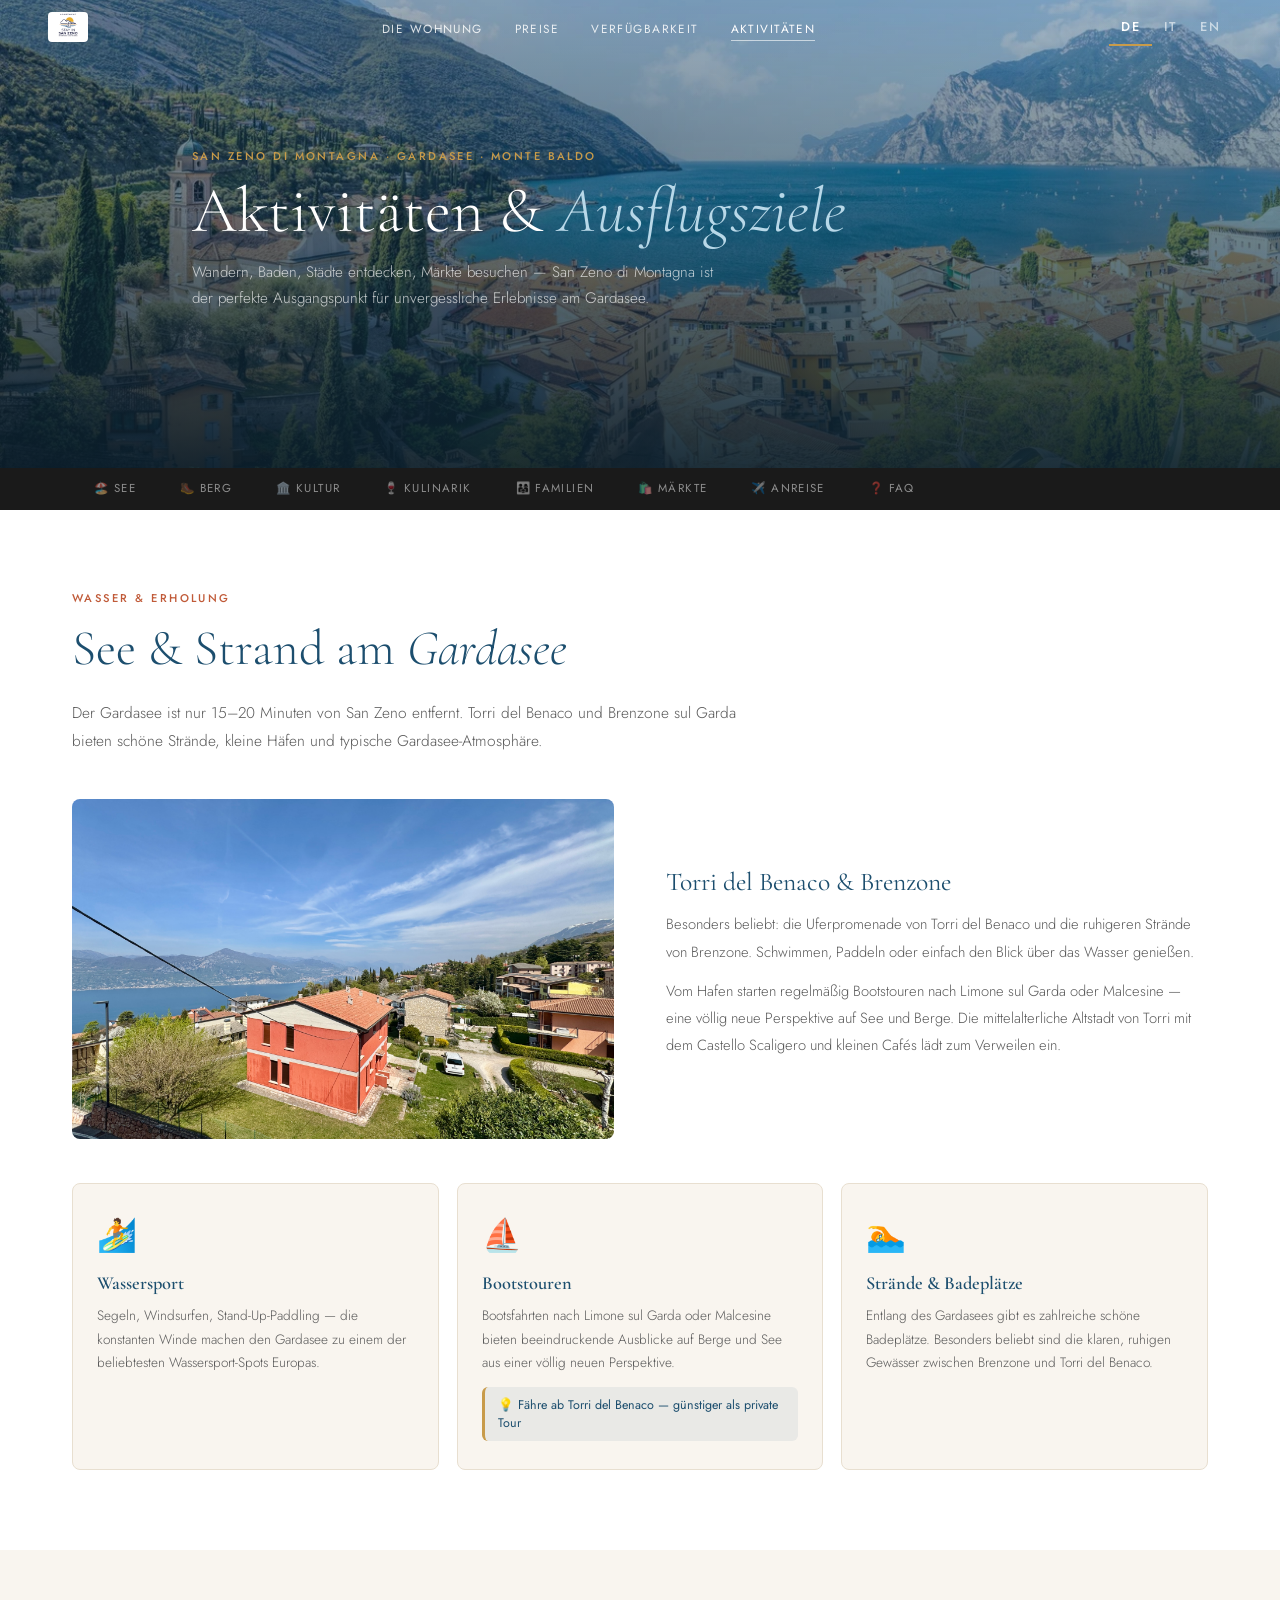
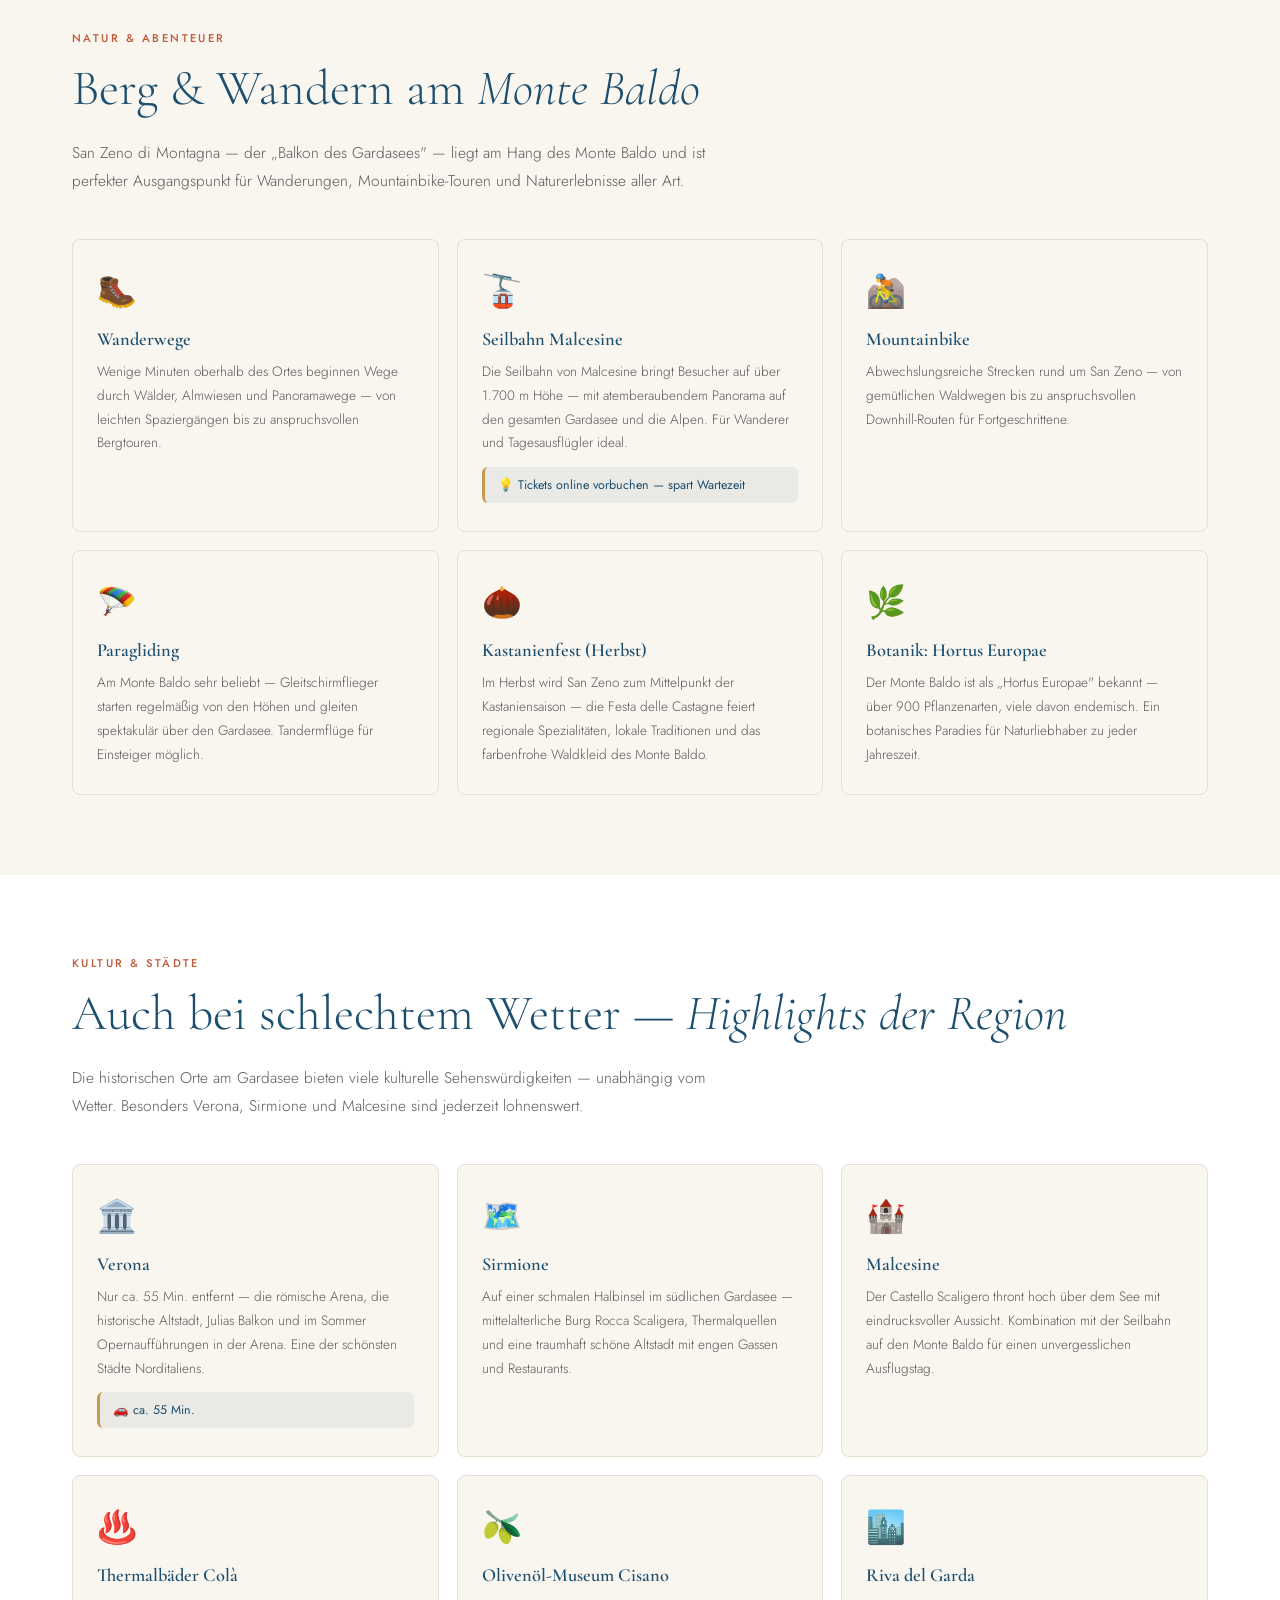
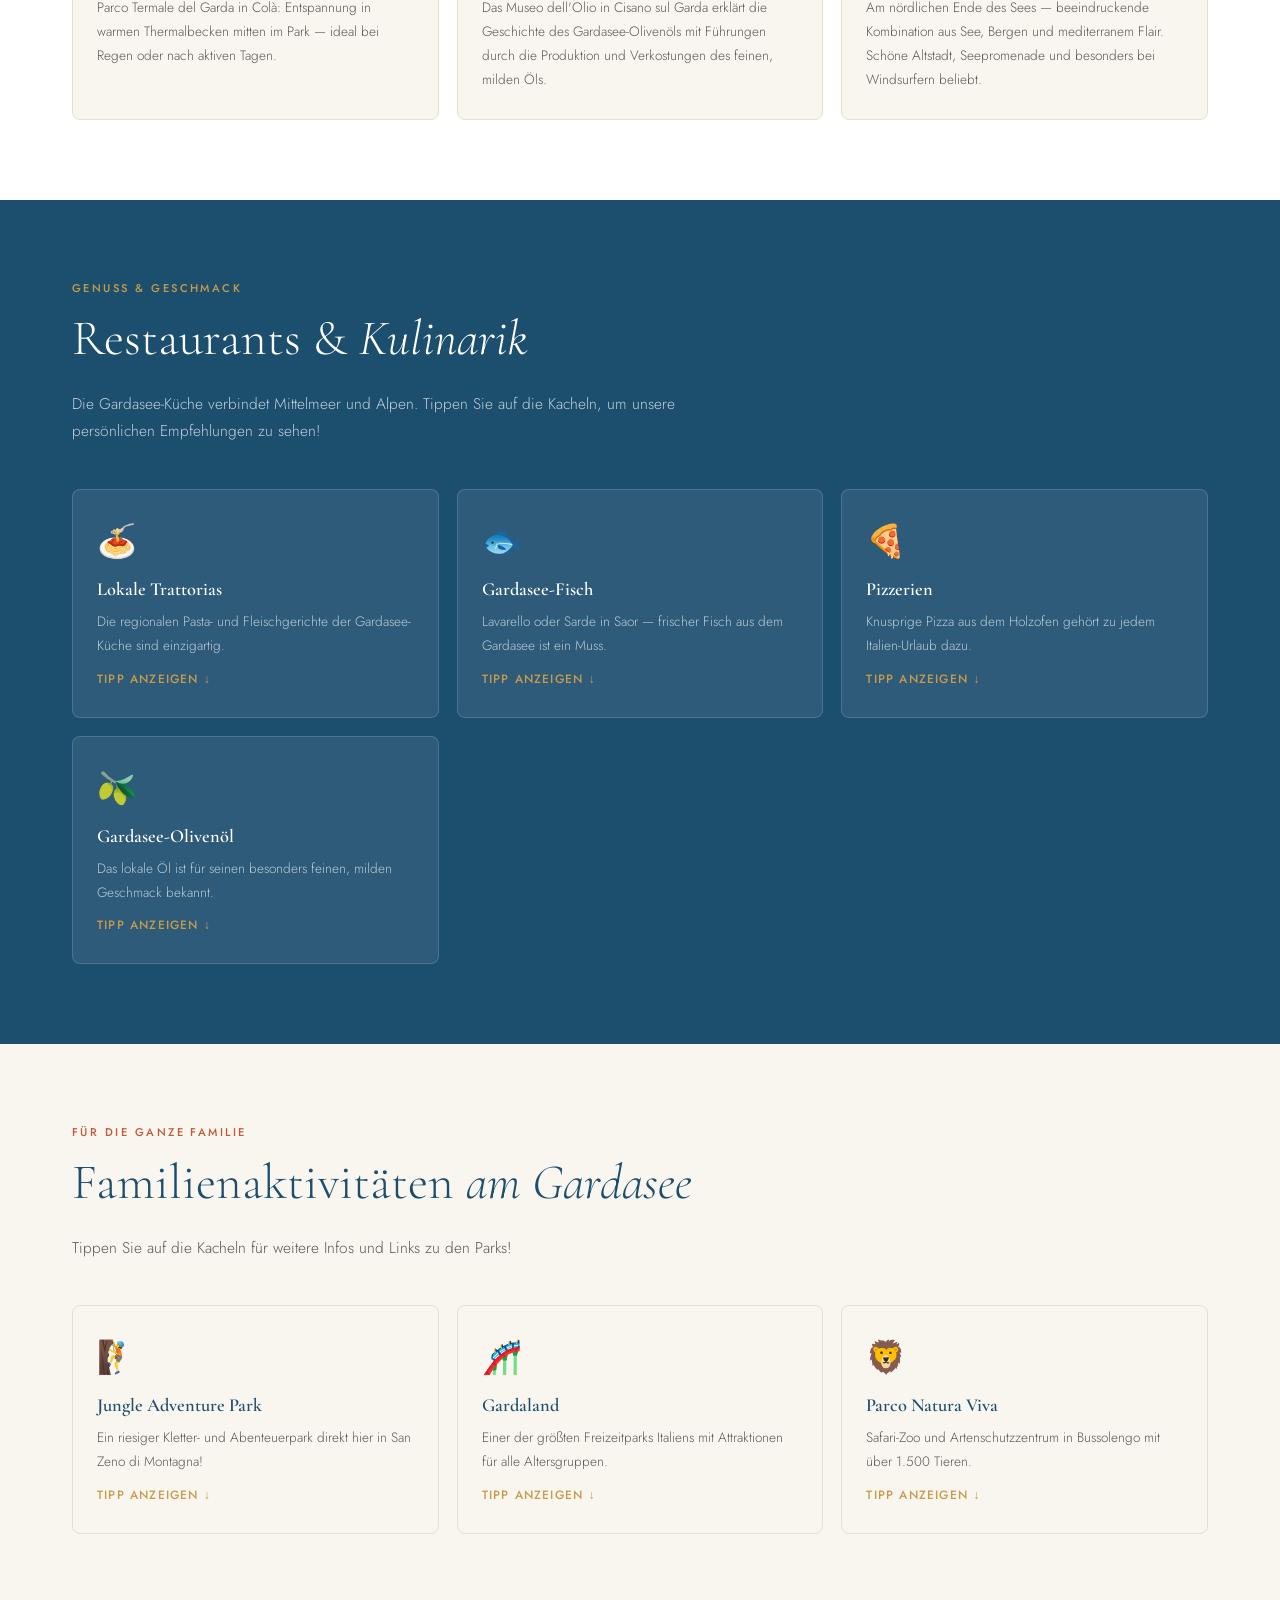
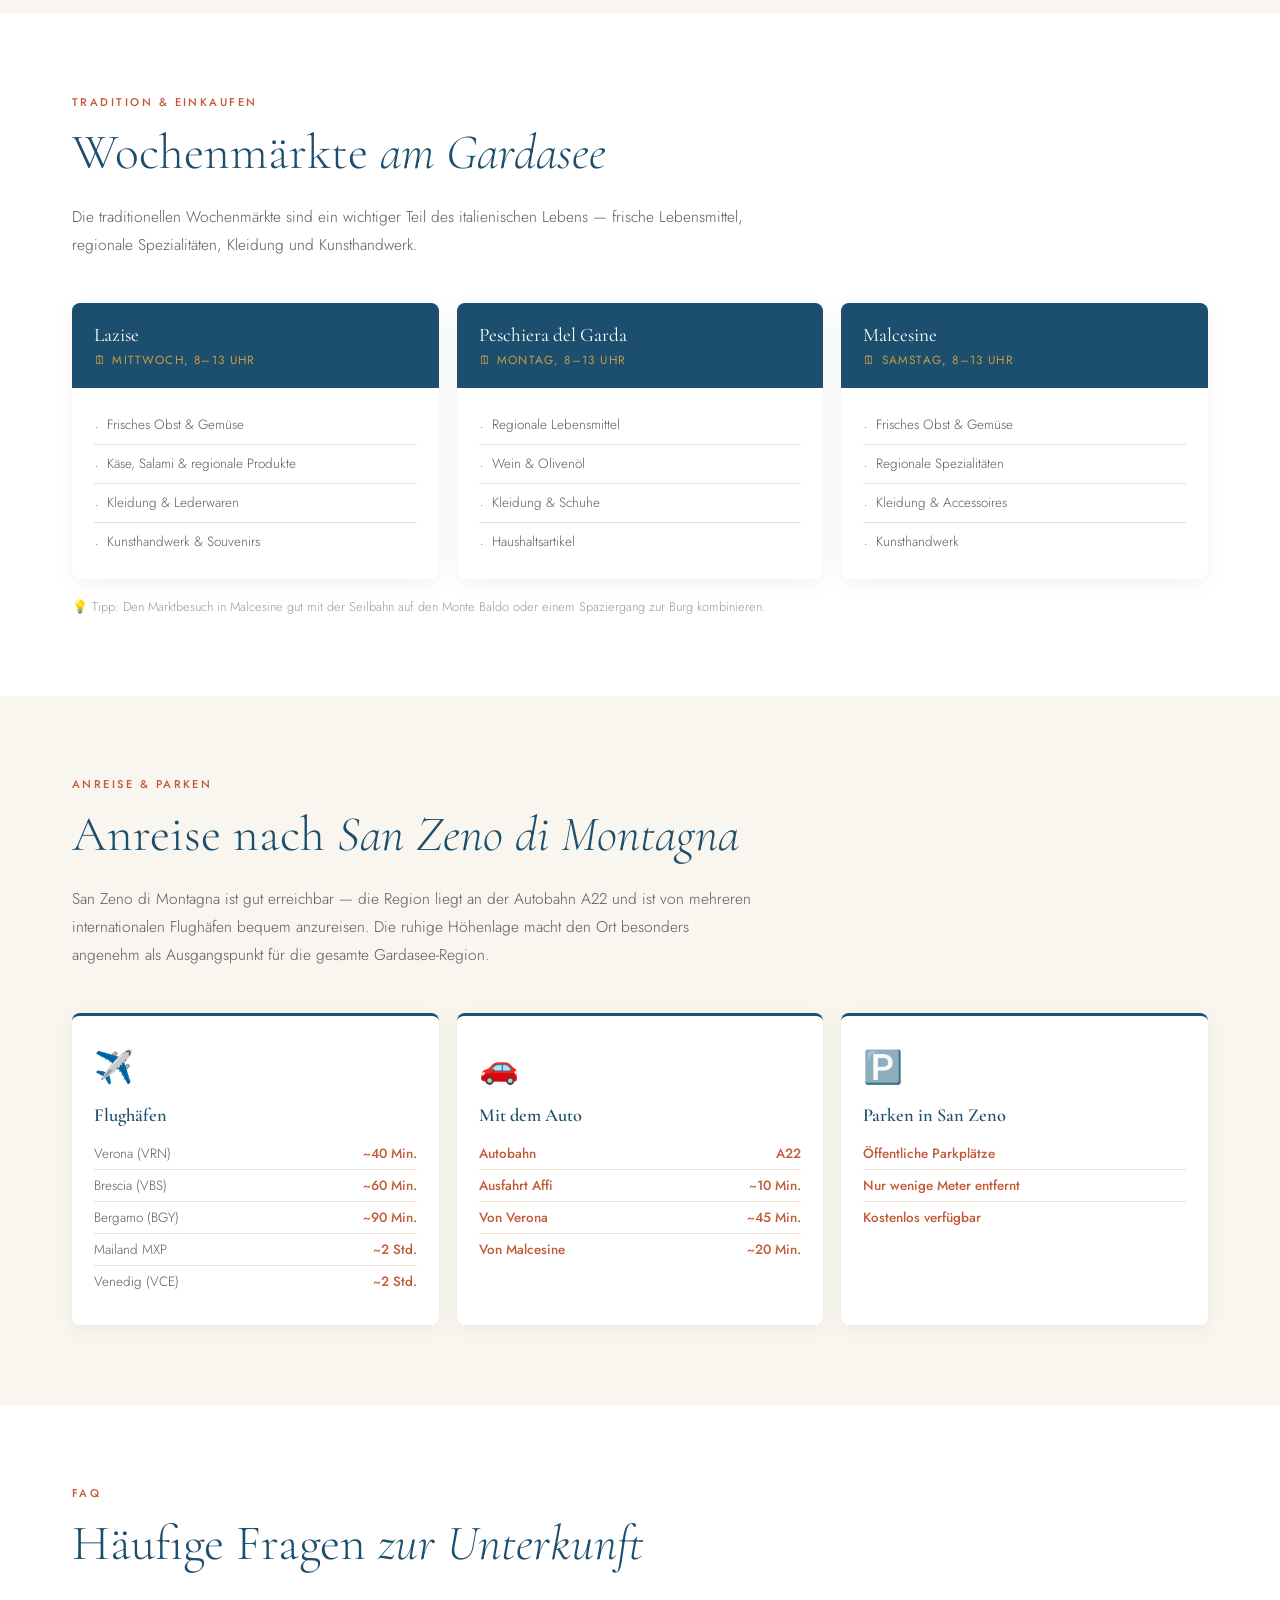
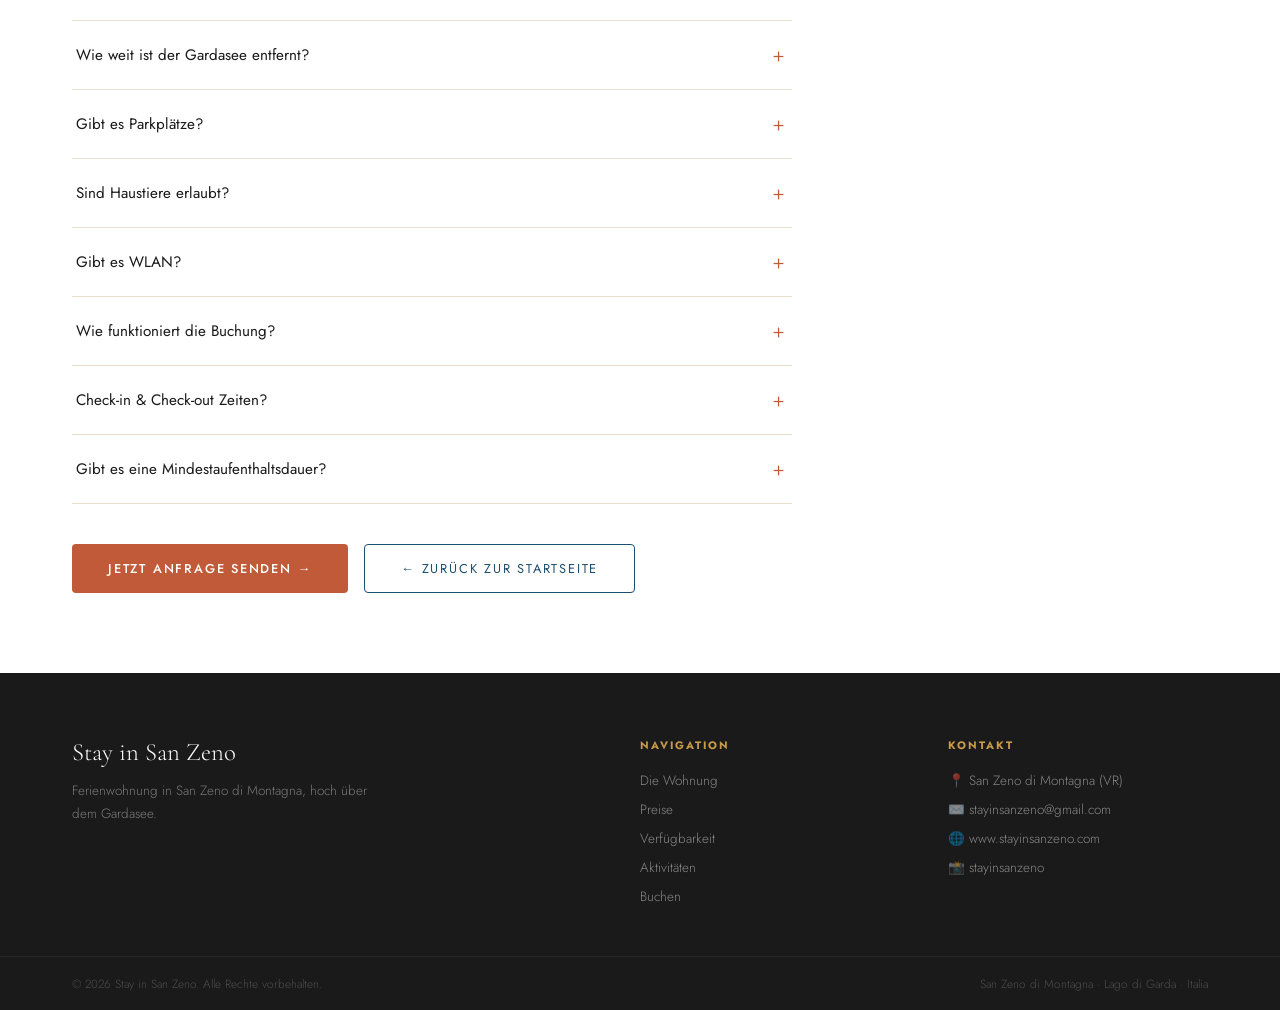
==== commit cfef5a70: "Update activities.html" ====
--- a/activities.html
+++ b/activities.html
@@ -146,7 +146,7 @@
   <h2 class="section-title"><span data-lang="de" class="active">Restaurants &amp; <em>Kulinarik</em></span><span data-lang="it">Ristoranti &amp; <em>Gastronomia</em></span><span data-lang="en">Restaurants &amp; <em>Food &amp; Wine</em></span></h2>
   <p class="section-intro"><span data-lang="de" class="active">Die Gardasee-Küche verbindet Mittelmeer und Alpen. Tippen Sie auf die Kacheln, um unsere persönlichen Empfehlungen zu sehen!</span><span data-lang="it">La cucina del Garda unisce Mediterraneo e Alpi. Tocca i riquadri per vedere i nostri consigli personali!</span><span data-lang="en">Lake Garda cuisine blends Mediterranean and Alpine. Tap the cards to see our personal recommendations!</span></p>
   
-  <div class="act-grid">
+ <div class="act-grid">
     
     <!-- Trattorias -->
     <div class="act-card expandable">
@@ -156,10 +156,11 @@
       <span class="act-card-more">Tipp anzeigen ↓</span>
       <div class="act-card-details">
         <strong style="color:var(--white);">Taverna Kus &amp; Al Cacciatore</strong><br>
-        <span data-lang="de" class="active">Zwei fantastische Adressen direkt in San Zeno. Taverna Kus für gehobene Küche, Al Cacciatore für rustikale Pasta wie bei Nonna.</span>
+        <span data-lang="de" class="active">Zwei fantastische Adressen in San Zeno. Taverna Kus für gehobene Küche, Al Cacciatore für rustikale Pasta wie bei Nonna.</span>
         <span data-lang="it">Due indirizzi fantastici a San Zeno. Taverna Kus per cucina raffinata, Al Cacciatore per pasta rustica.</span>
         <span data-lang="en">Two fantastic spots in San Zeno. Taverna Kus for fine dining, Al Cacciatore for rustic pasta.</span><br>
-        <a href="https://www.tavernakus.it/" target="_blank" class="act-link">🌐 Taverna Kus Website</a>
+        <a href="https://www.ristoranteveronatavernakus.it/" target="_blank" class="act-link">🌐 Taverna Kus Website</a><br>
+        <a href="https://www.al-cacciatore.it/" target="_blank" class="act-link" style="margin-top: 6px;">🌐 Al Cacciatore Website</a>
       </div>
     </div>
 
@@ -174,7 +175,22 @@
         <span data-lang="de" class="active">Tolle Fischgerichte und Pizza mit einer herrlichen Terrasse und Seeblick in San Zeno.</span>
         <span data-lang="it">Ottimi piatti di pesce e pizza con una splendida terrazza vista lago a San Zeno.</span>
         <span data-lang="en">Great fish dishes and pizza with a beautiful lake view terrace in San Zeno.</span><br>
-        <a href="https://www.costabellasanzeno.com/" target="_blank" class="act-link">🌐 Costabella Website</a>
+        <a href="https://www.costabellahotel.it/" target="_blank" class="act-link">🌐 Costabella Website</a>
+      </div>
+    </div>
+
+    <!-- Pizzerien (NEU) -->
+    <div class="act-card expandable">
+      <div class="act-card-icon">🍕</div>
+      <h3><span data-lang="de" class="active">Pizzerien</span><span data-lang="it">Pizzerie</span><span data-lang="en">Pizzerias</span></h3>
+      <p><span data-lang="de" class="active">Knusprige Pizza aus dem Holzofen gehört zu jedem Italien-Urlaub dazu.</span><span data-lang="it">La pizza croccante cotta a legna è un must di ogni vacanza in Italia.</span><span data-lang="en">Crispy wood-fired pizza is a must for every holiday in Italy.</span></p>
+      <span class="act-card-more">Tipp anzeigen ↓</span>
+      <div class="act-card-details">
+        <strong style="color:var(--white);">Ristorante Il Giardinetto</strong><br>
+        <span data-lang="de" class="active">Eine sehr beliebte, authentische Pizzeria direkt im Ort mit toller Atmosphäre.</span>
+        <span data-lang="it">Una pizzeria autentica e molto amata in paese con un'ottima atmosfera.</span>
+        <span data-lang="en">A very popular, authentic pizzeria right in the village with a great atmosphere.</span><br>
+        <a href="https://www.ilgiardinetto.eu/" target="_blank" class="act-link">🌐 Il Giardinetto Website</a>
       </div>
     </div>
 
@@ -193,6 +209,7 @@
       </div>
     </div>
 
+  </div>
   </div>
 </section>
 
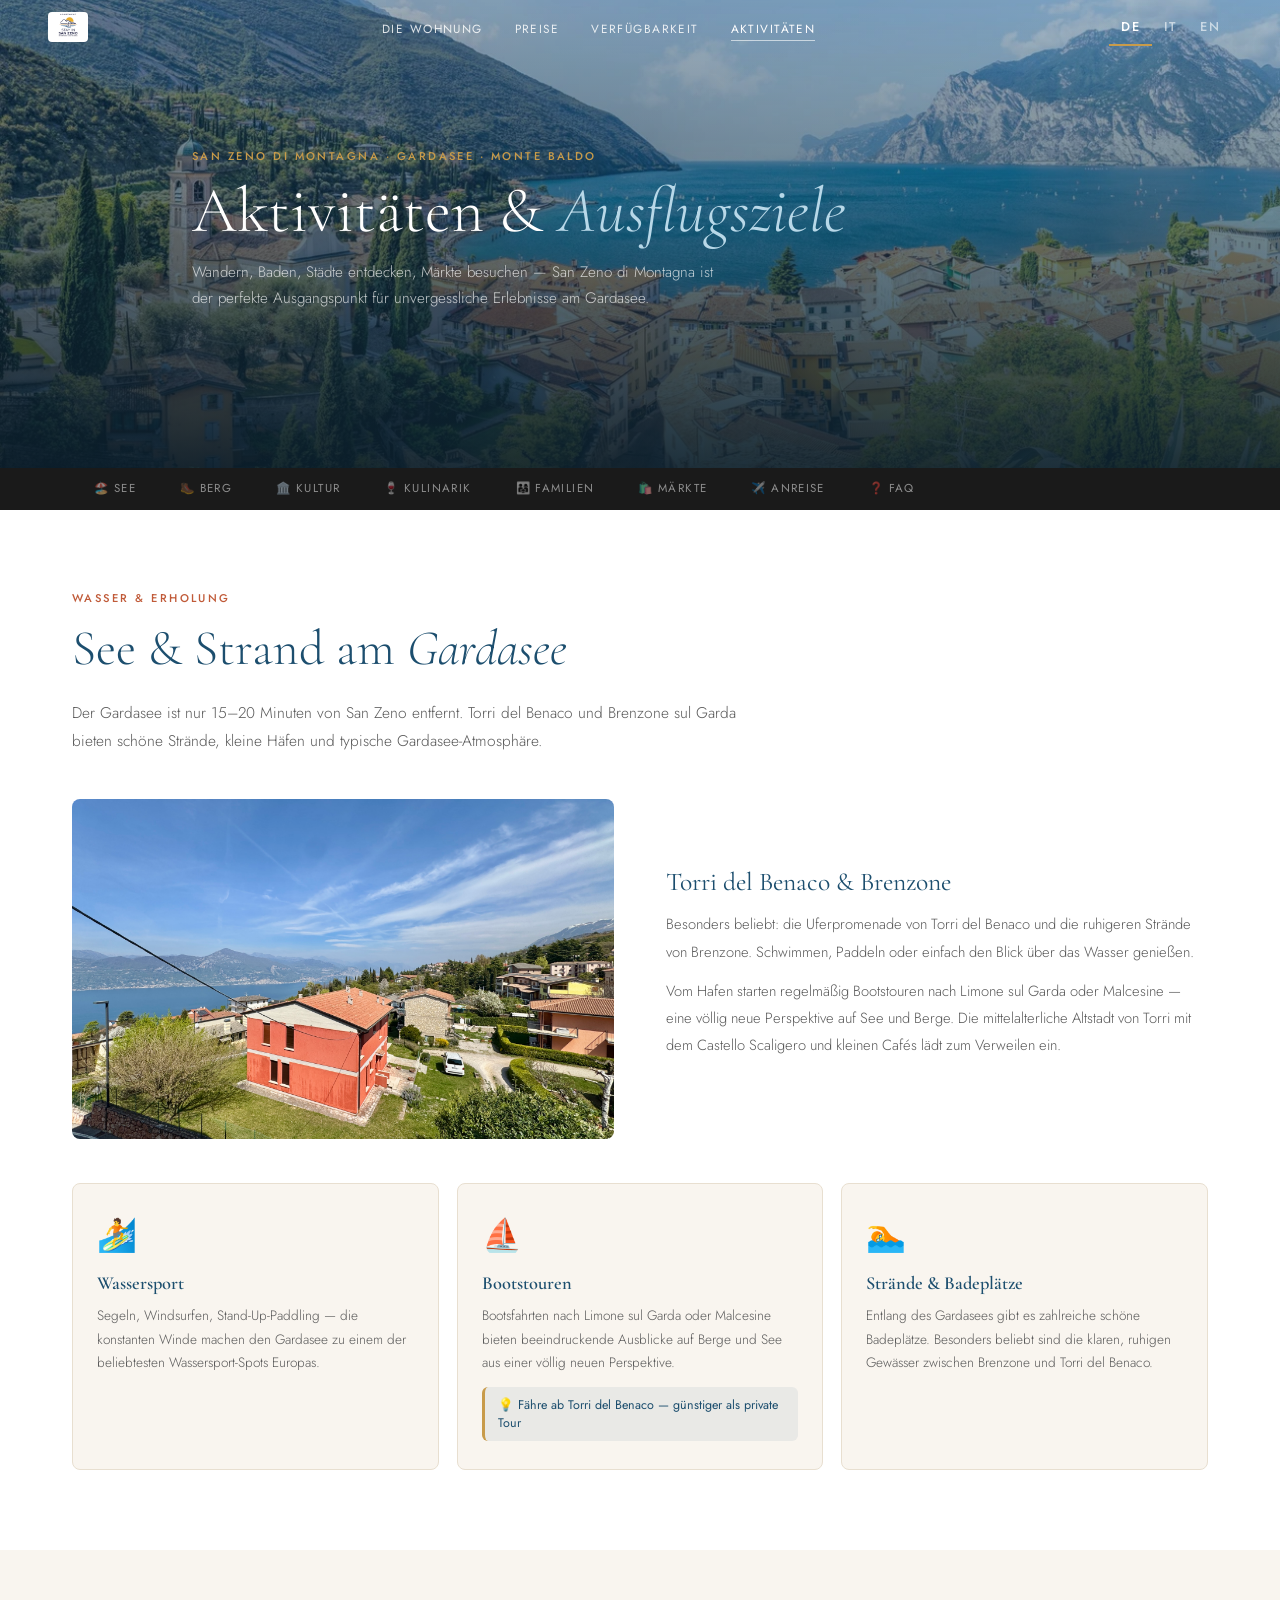
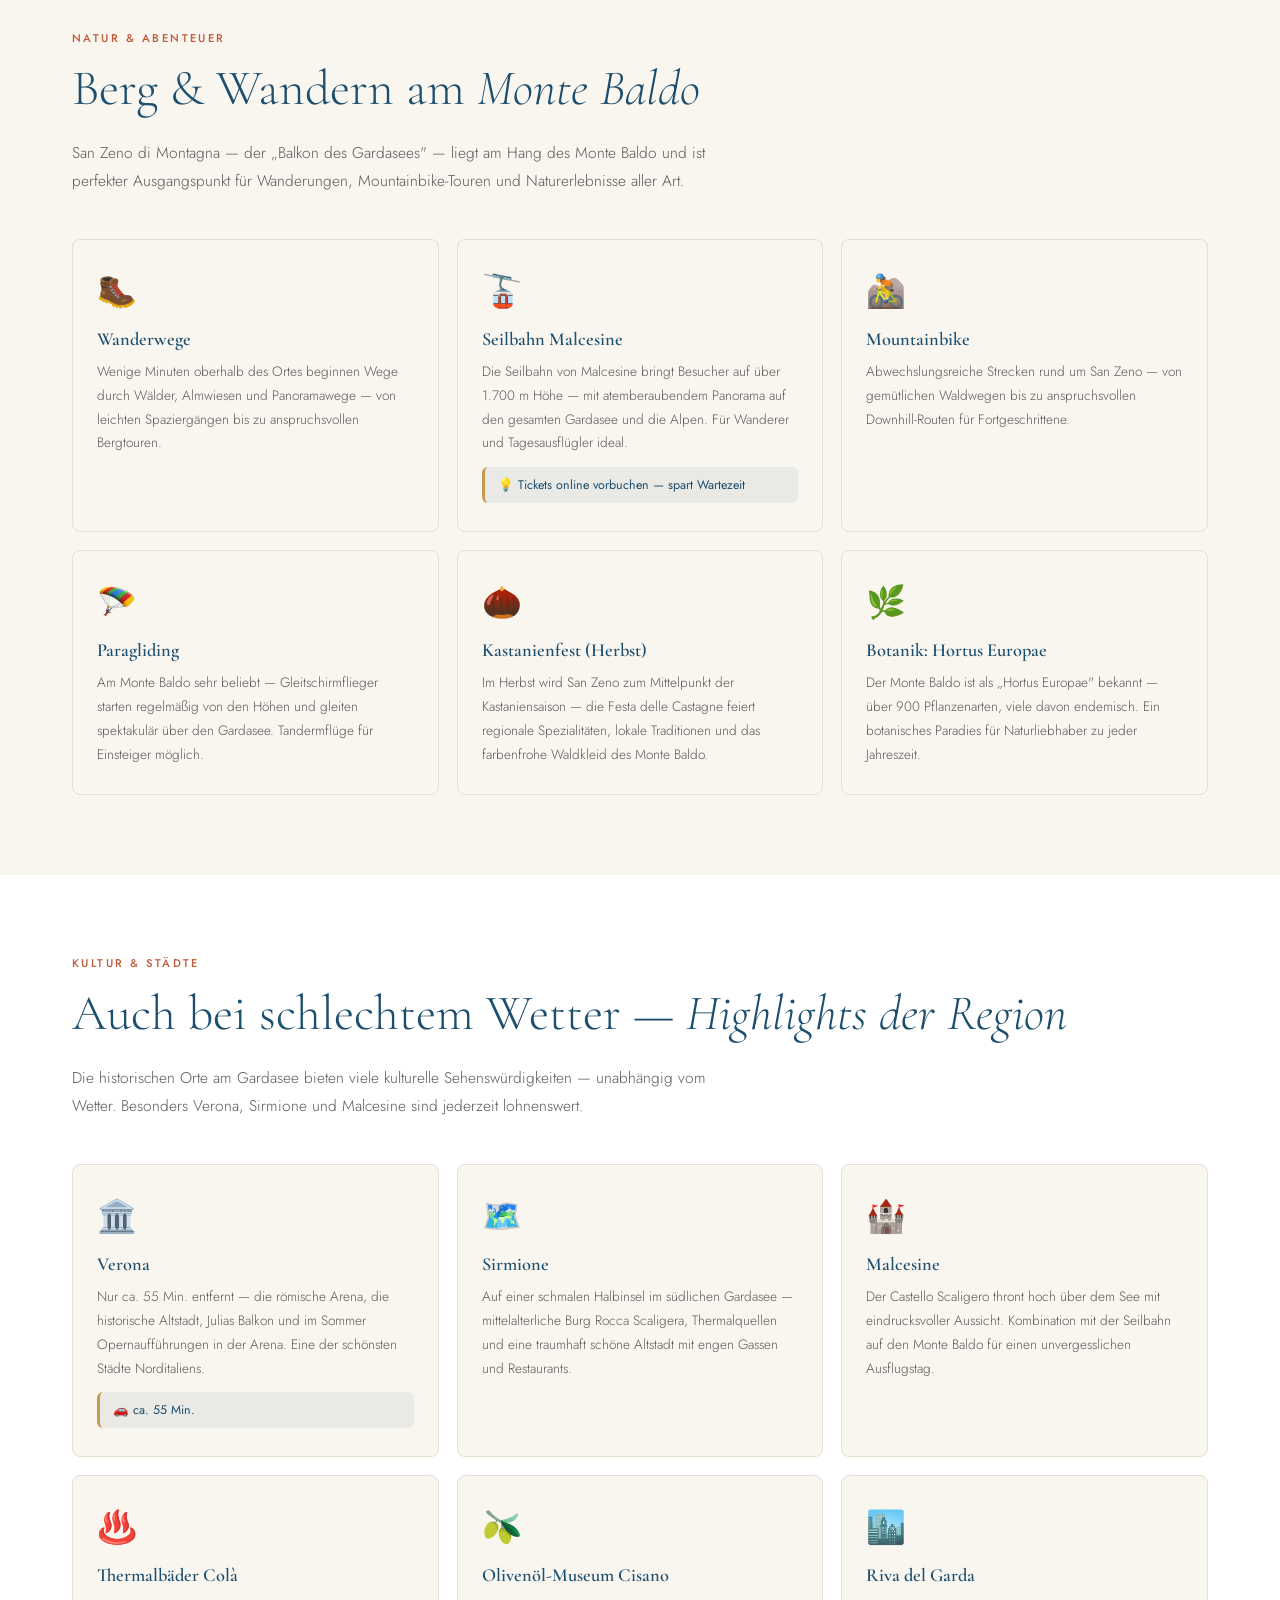
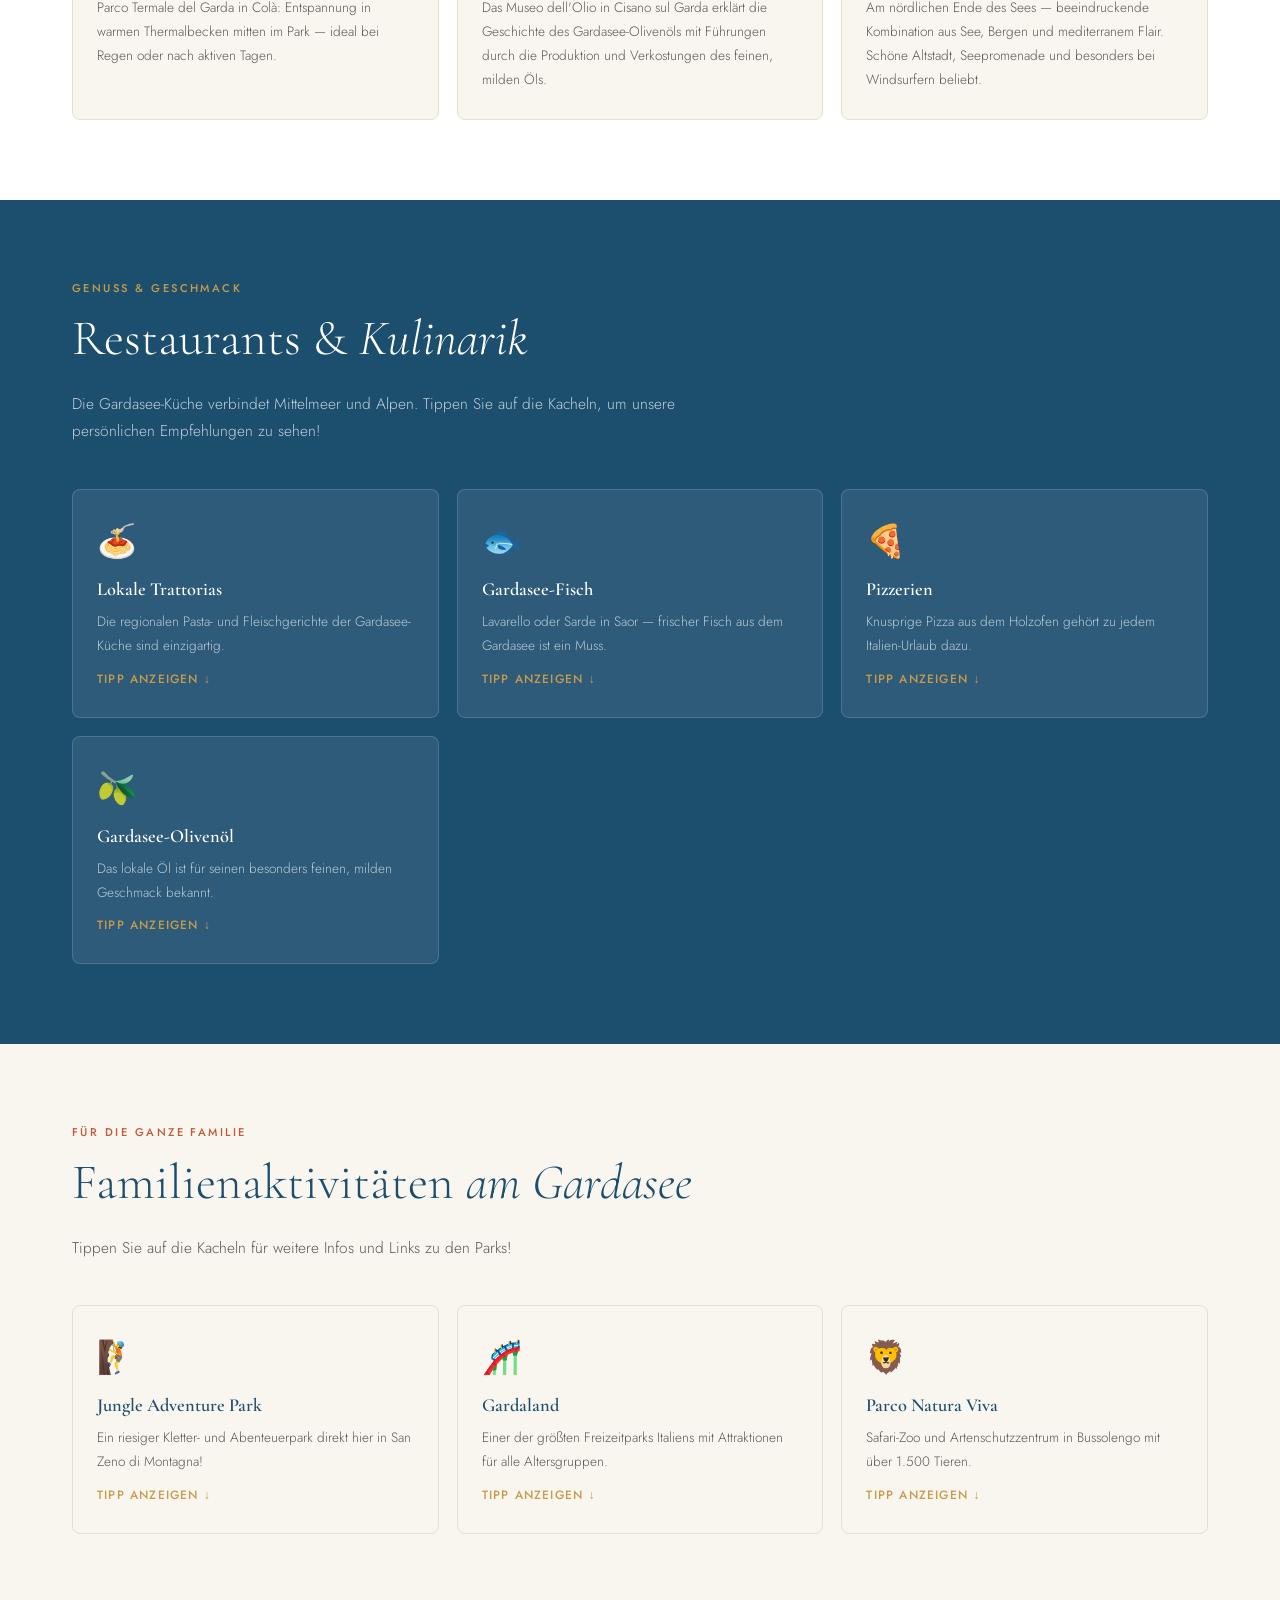
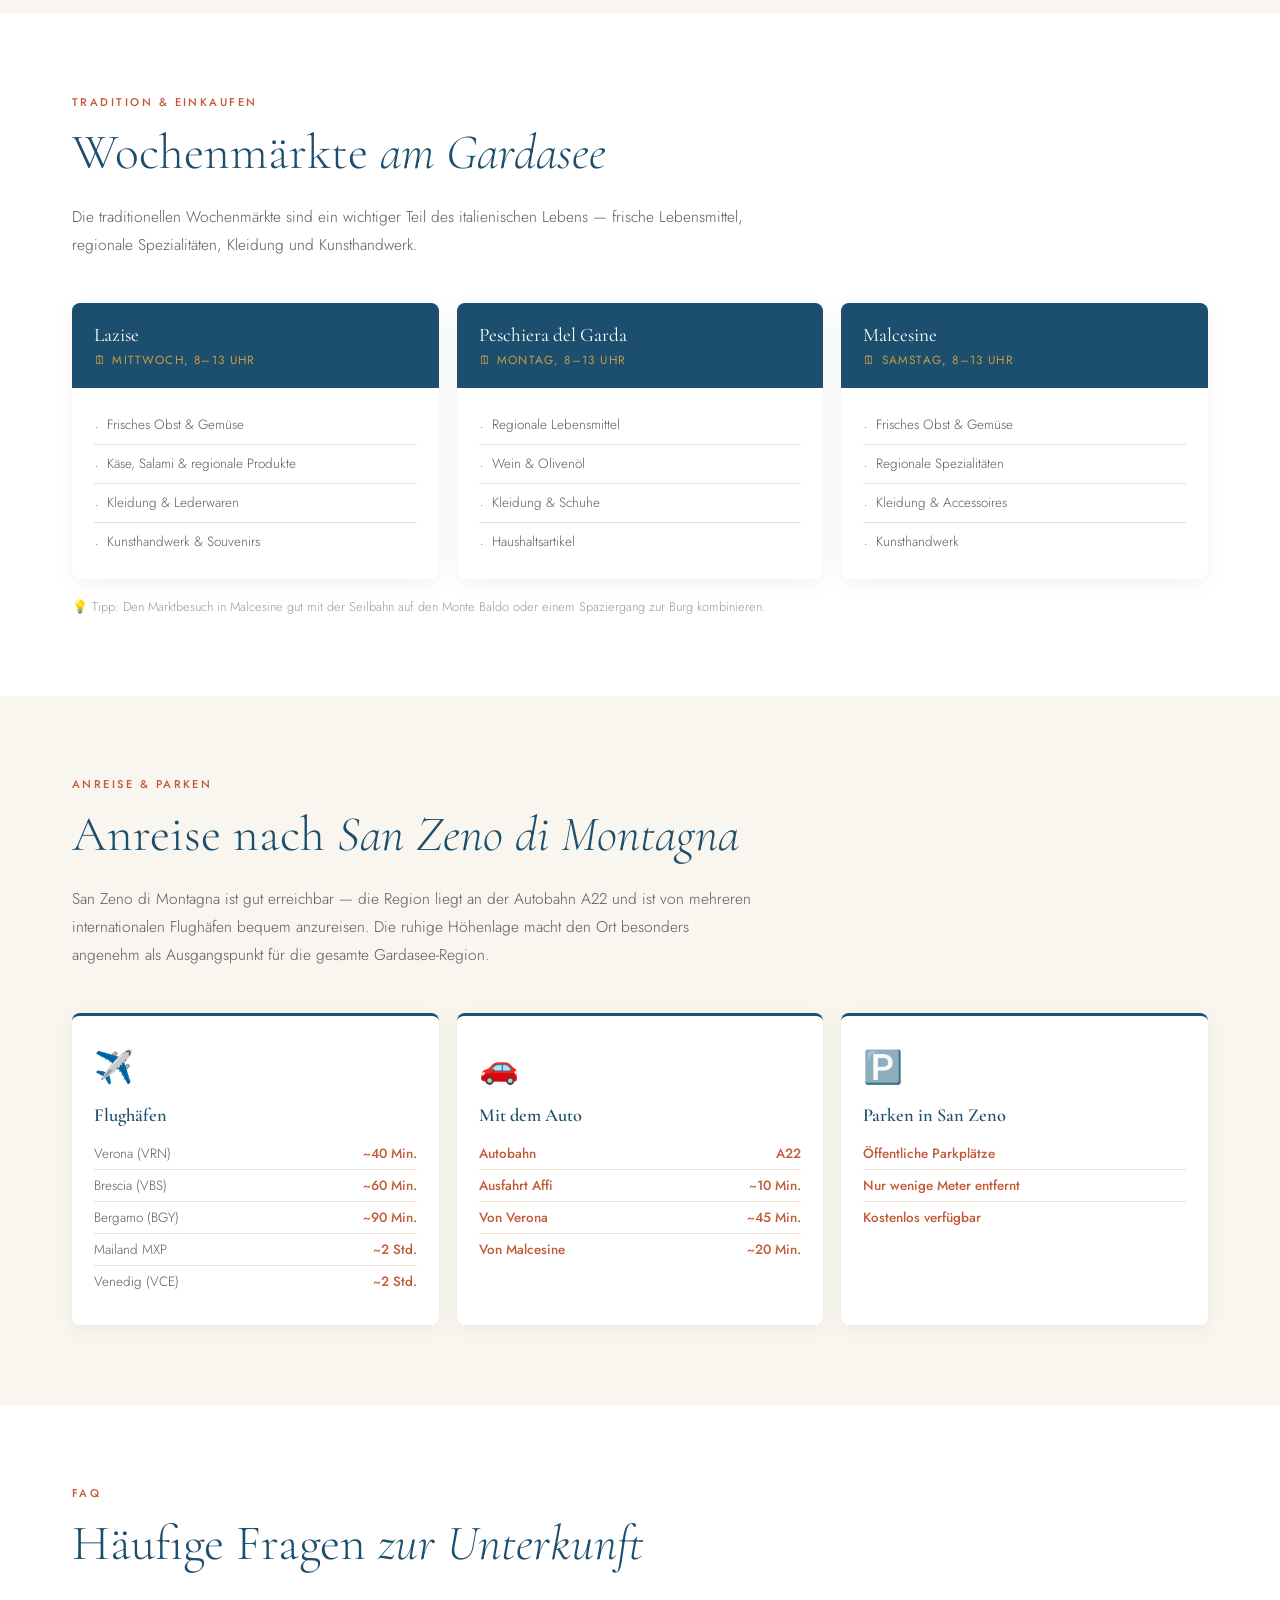
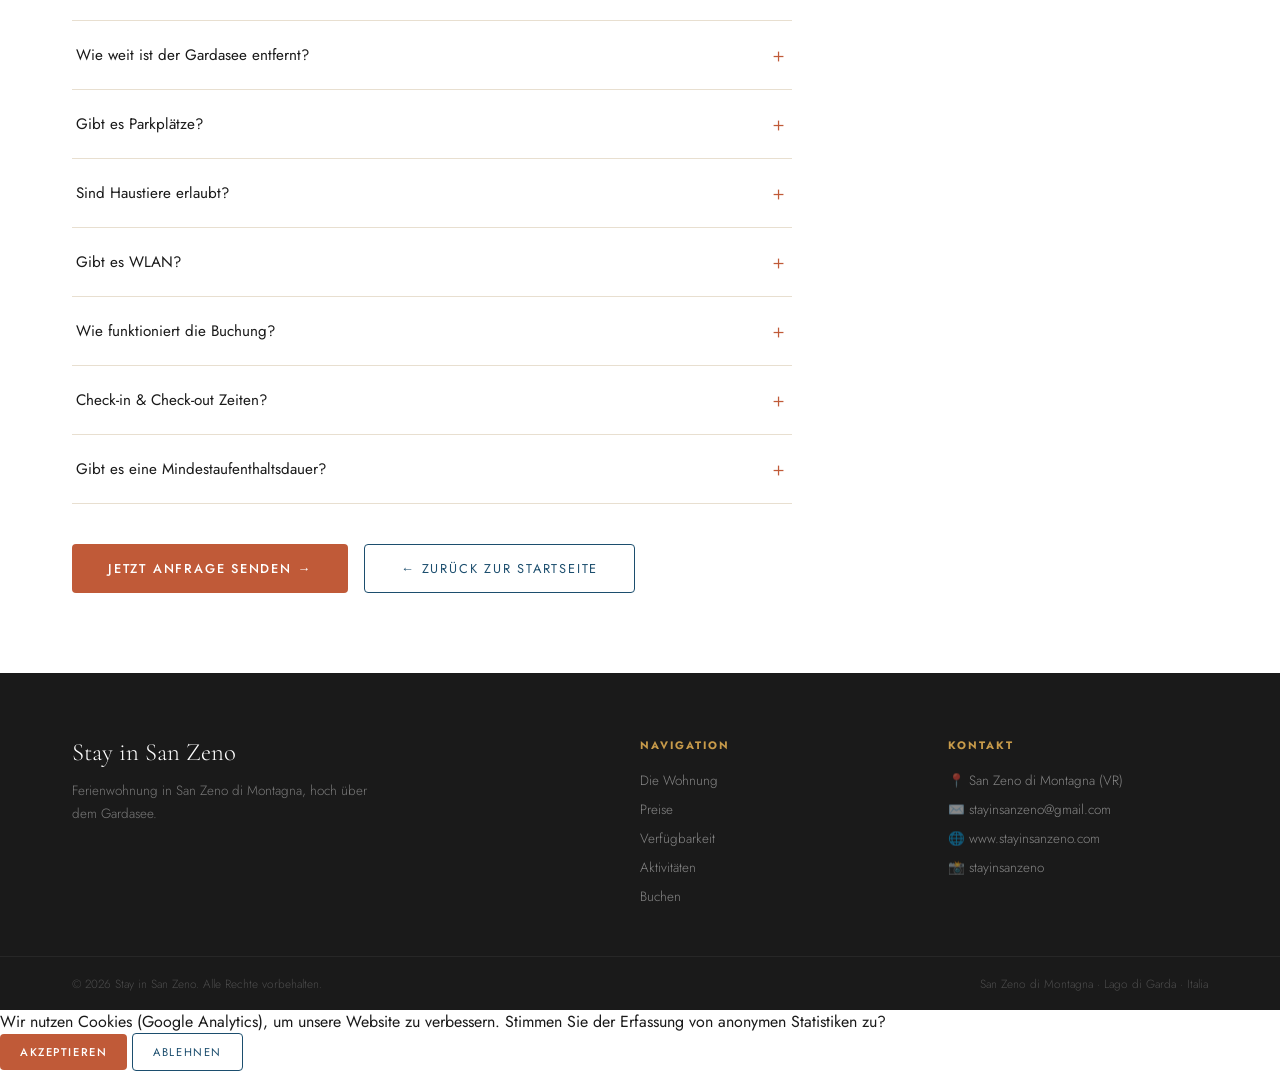
==== commit ab70f9fa: "Cookie activities.html" ====
--- a/activities.html
+++ b/activities.html
@@ -17,15 +17,6 @@
   <link rel="stylesheet" href="style.css" />
   <script src="script.js" defer></script>
 
-  <!-- Google tag (gtag.js) -->
-<script async src="https://www.googletagmanager.com/gtag/js?id=G-DS3HVX35ZB"></script>
-<script>
-  window.dataLayer = window.dataLayer || [];
-  function gtag(){dataLayer.push(arguments);}
-  gtag('js', new Date());
-
-  gtag('config', 'G-DS3HVX35ZB');
-</script>
 </head>
 <body>
 
@@ -498,5 +489,27 @@
   <p>San Zeno di Montagna · Lago di Garda · Italia</p>
 </div>
 
+  <!-- COOKIE BANNER -->
+<div id="cookieBanner" class="cookie-banner">
+  <div class="cookie-content">
+    <p>
+      <span data-lang="de" class="active">Wir nutzen Cookies (Google Analytics), um unsere Website zu verbessern. Stimmen Sie der Erfassung von anonymen Statistiken zu?</span>
+      <span data-lang="it">Utilizziamo i cookie (Google Analytics) per migliorare il nostro sito web. Acconsenti alla raccolta di statistiche anonime?</span>
+      <span data-lang="en">We use cookies (Google Analytics) to improve our website. Do you consent to the collection of anonymous statistics?</span>
+    </p>
+    <div class="cookie-buttons">
+      <button id="acceptCookies" class="btn-primary" style="padding: 10px 20px; font-size: 0.7rem;">
+        <span data-lang="de" class="active">Akzeptieren</span>
+        <span data-lang="it">Accetta</span>
+        <span data-lang="en">Accept</span>
+      </button>
+      <button id="declineCookies" class="btn-outline" style="padding: 10px 20px; font-size: 0.7rem; border-color: var(--lake); color: var(--lake);">
+        <span data-lang="de" class="active">Ablehnen</span>
+        <span data-lang="it">Rifiuta</span>
+        <span data-lang="en">Decline</span>
+      </button>
+    </div>
+  </div>
+</div>
 </body>
 </html>
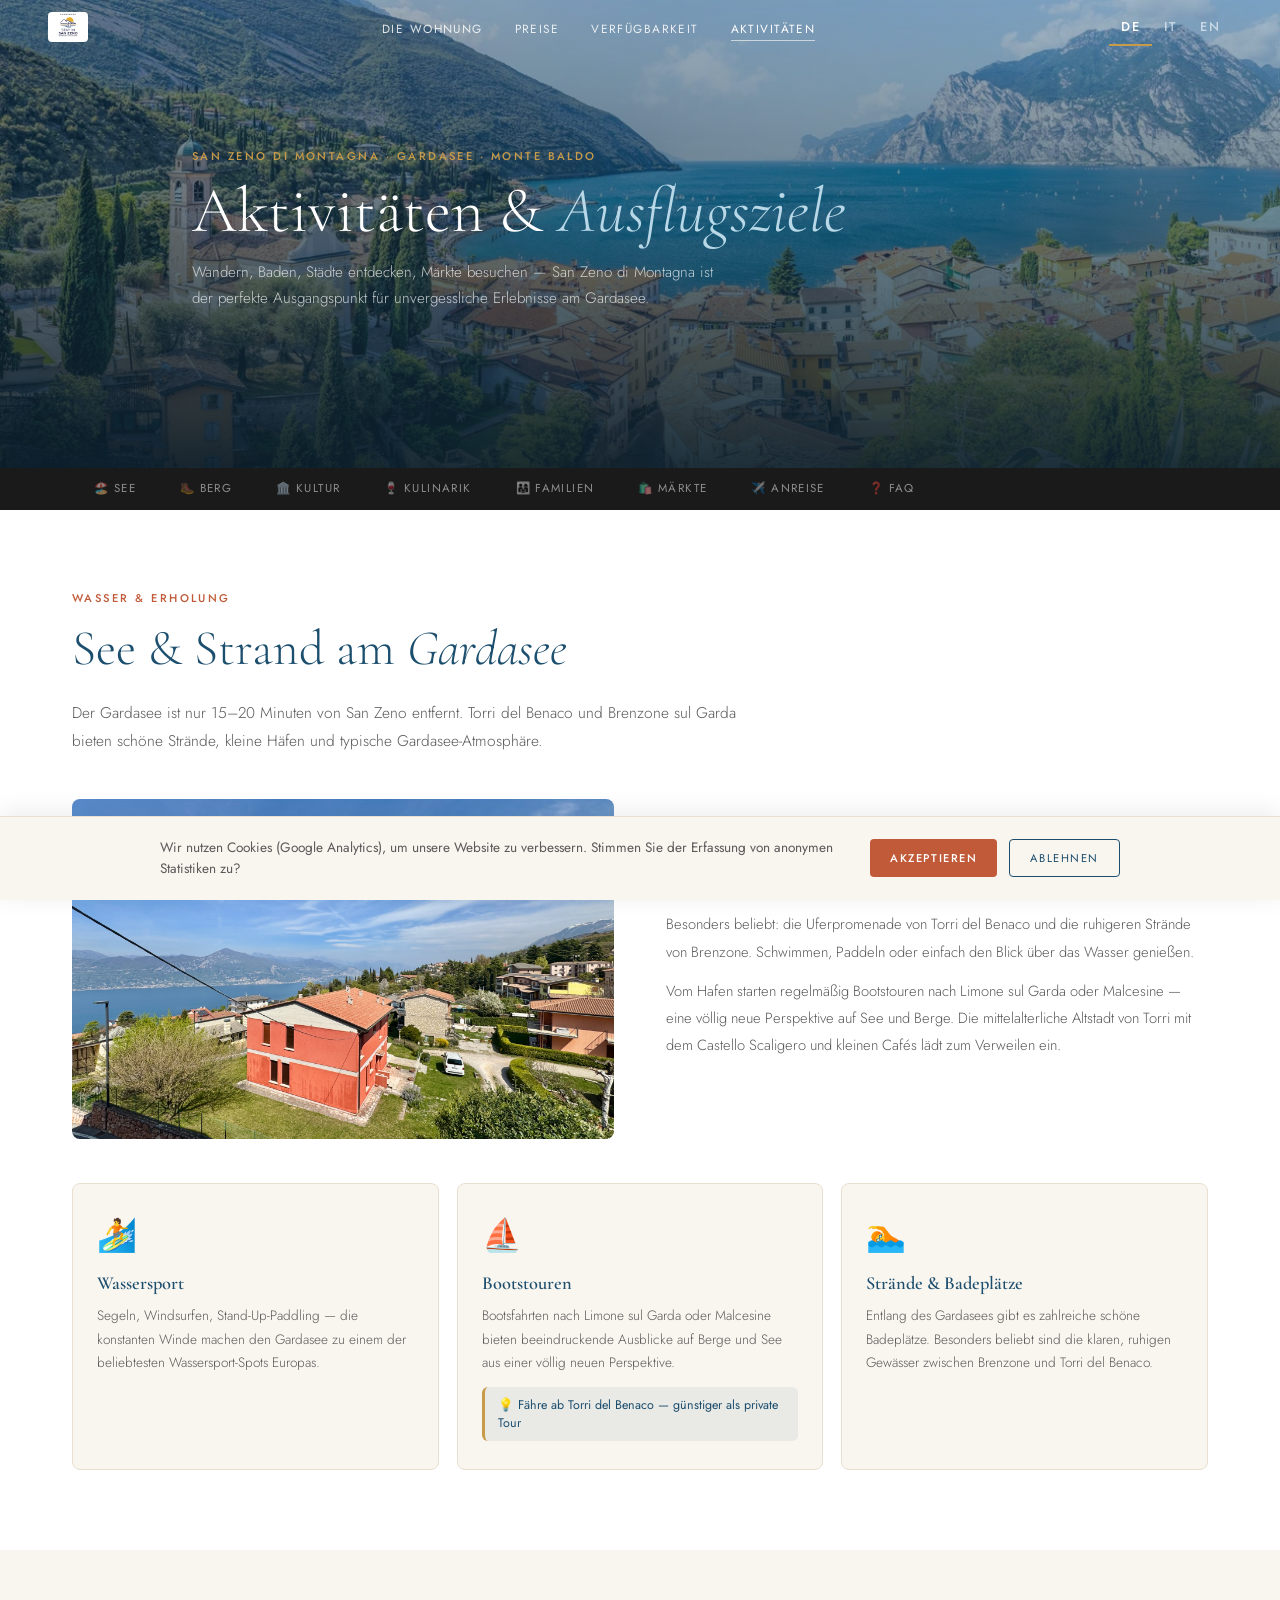
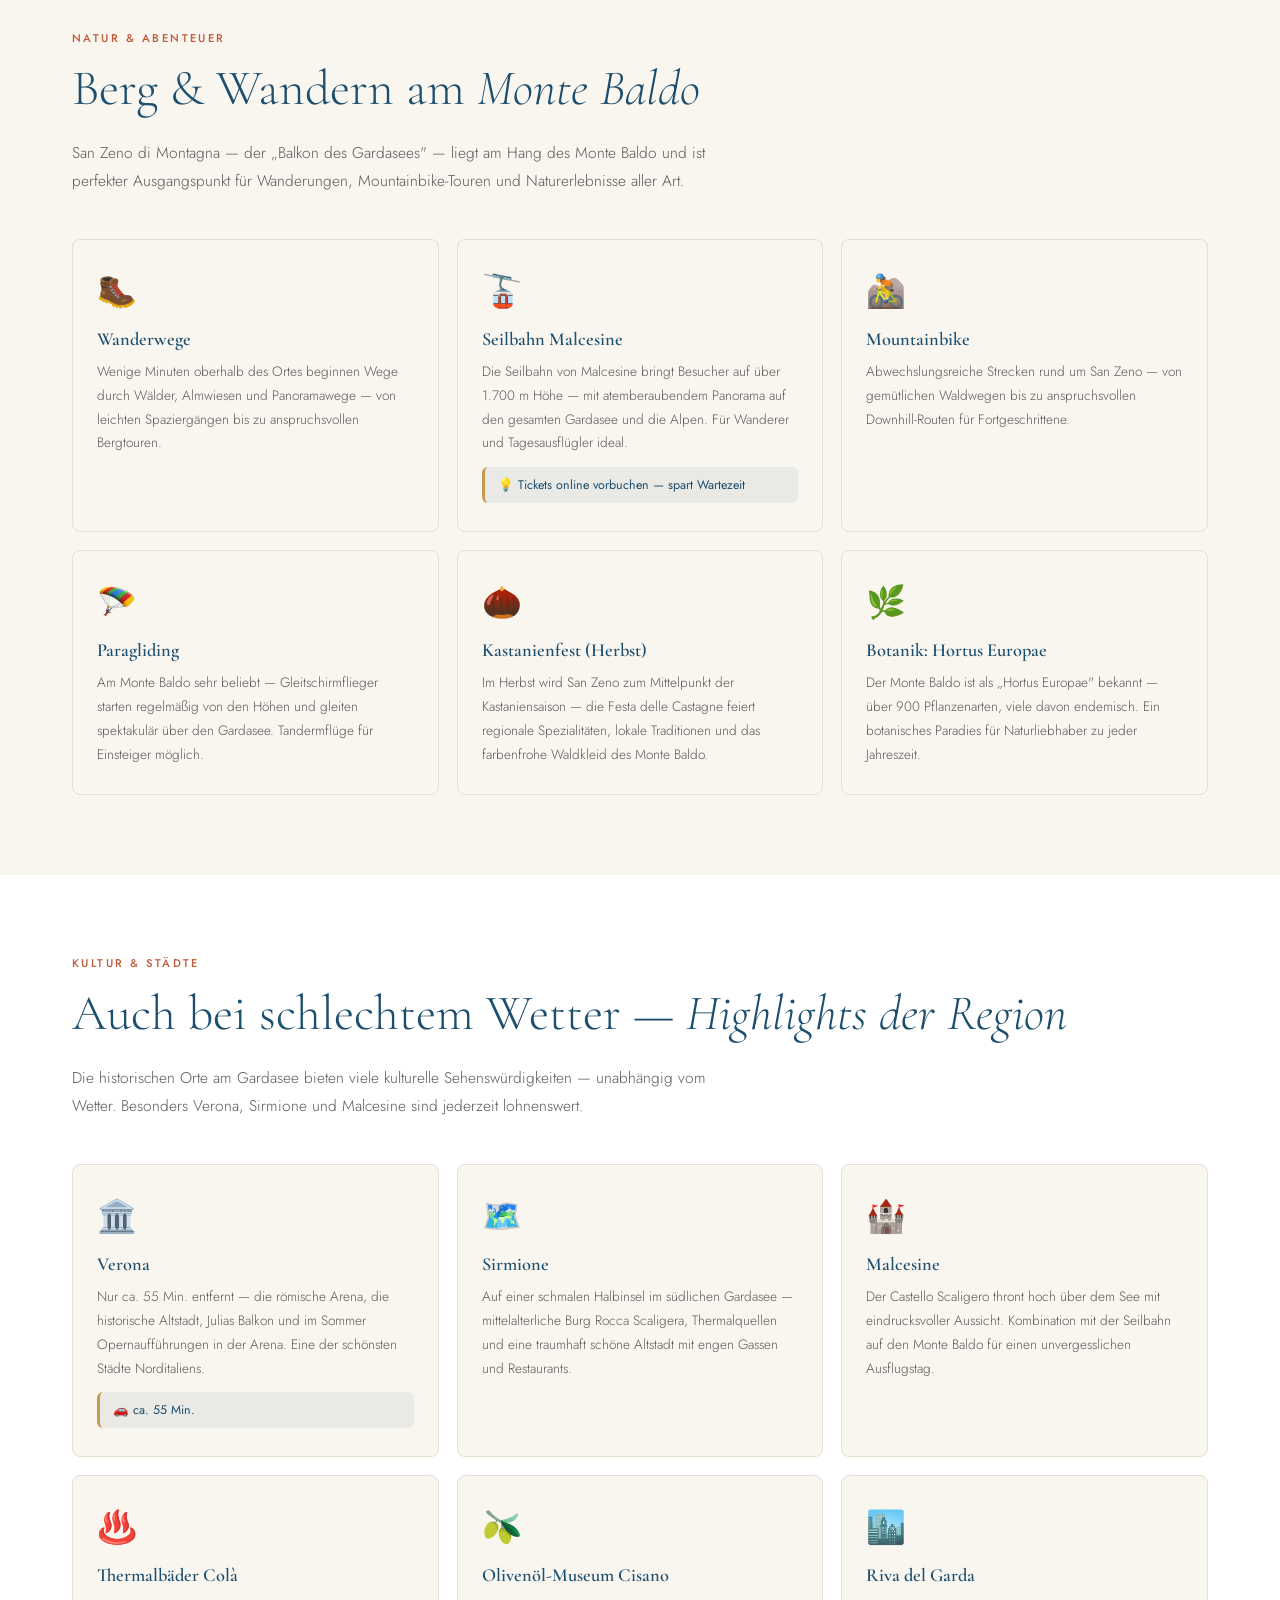
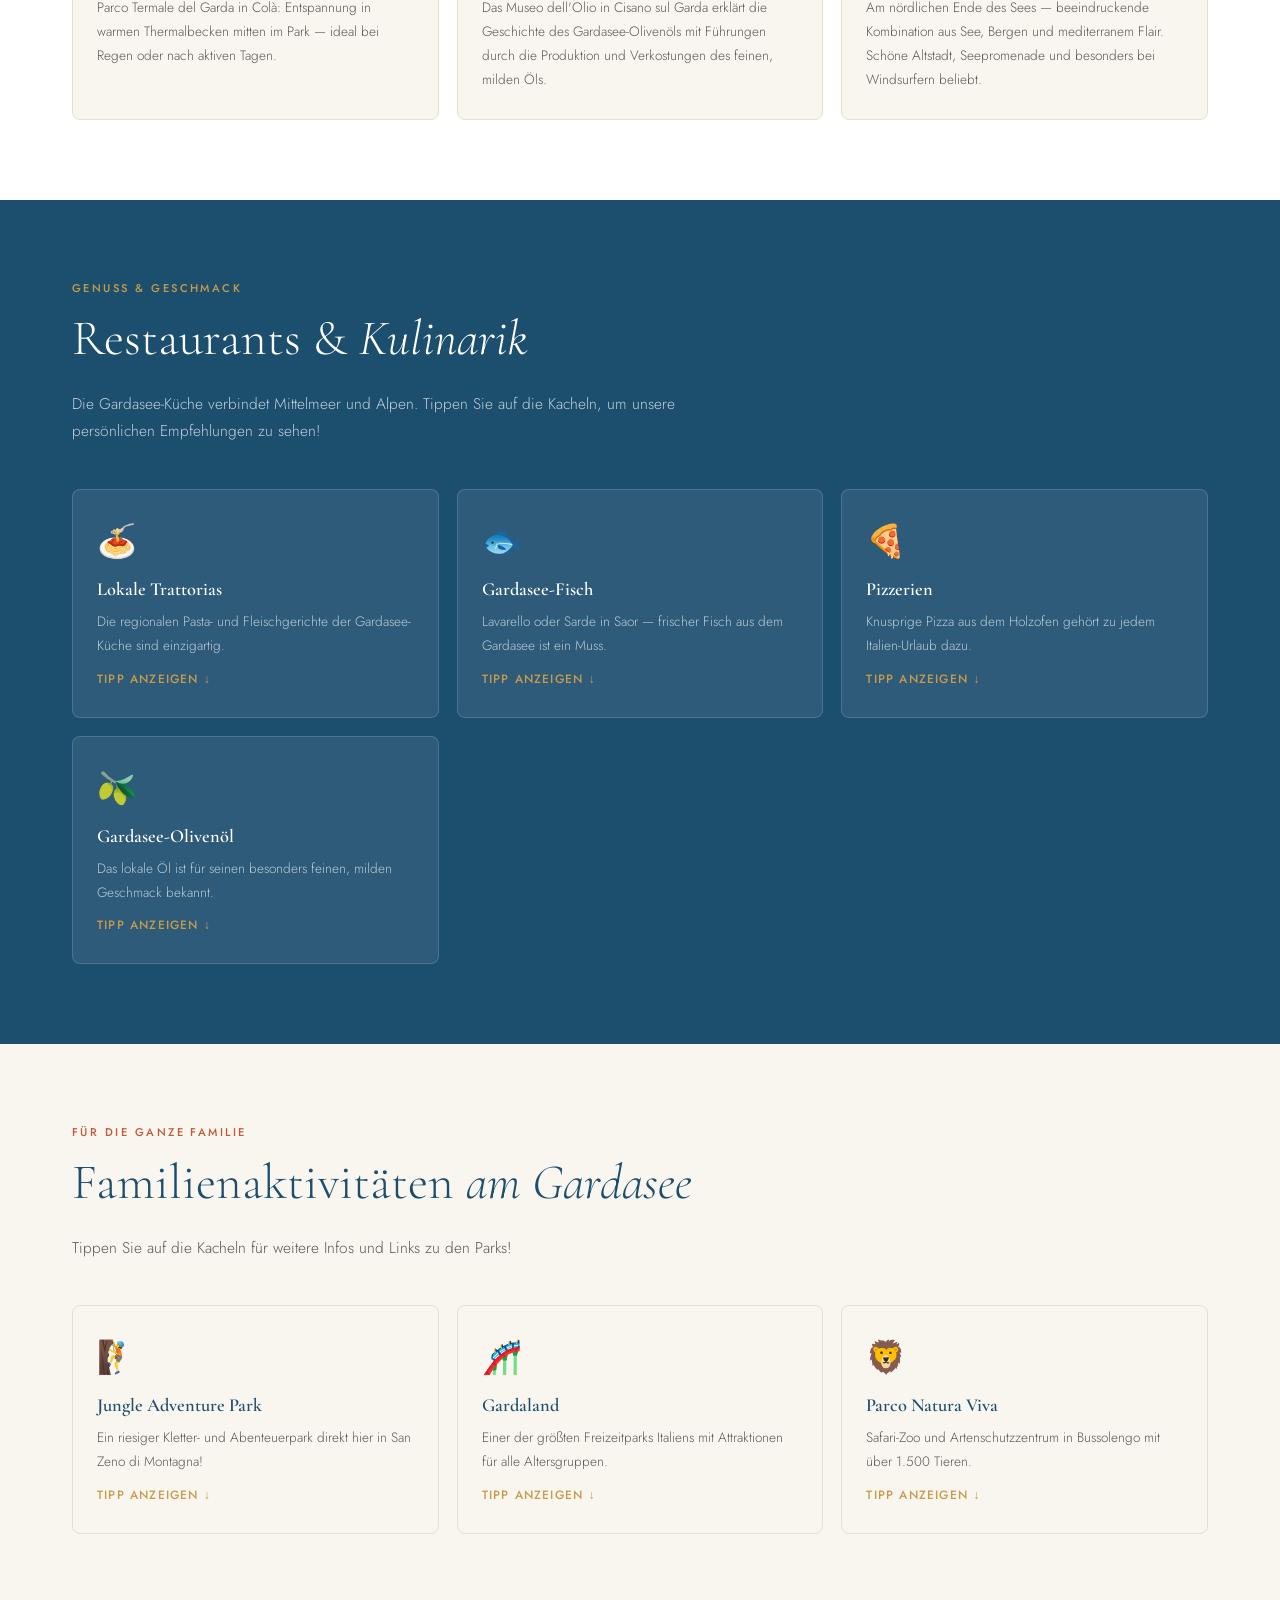
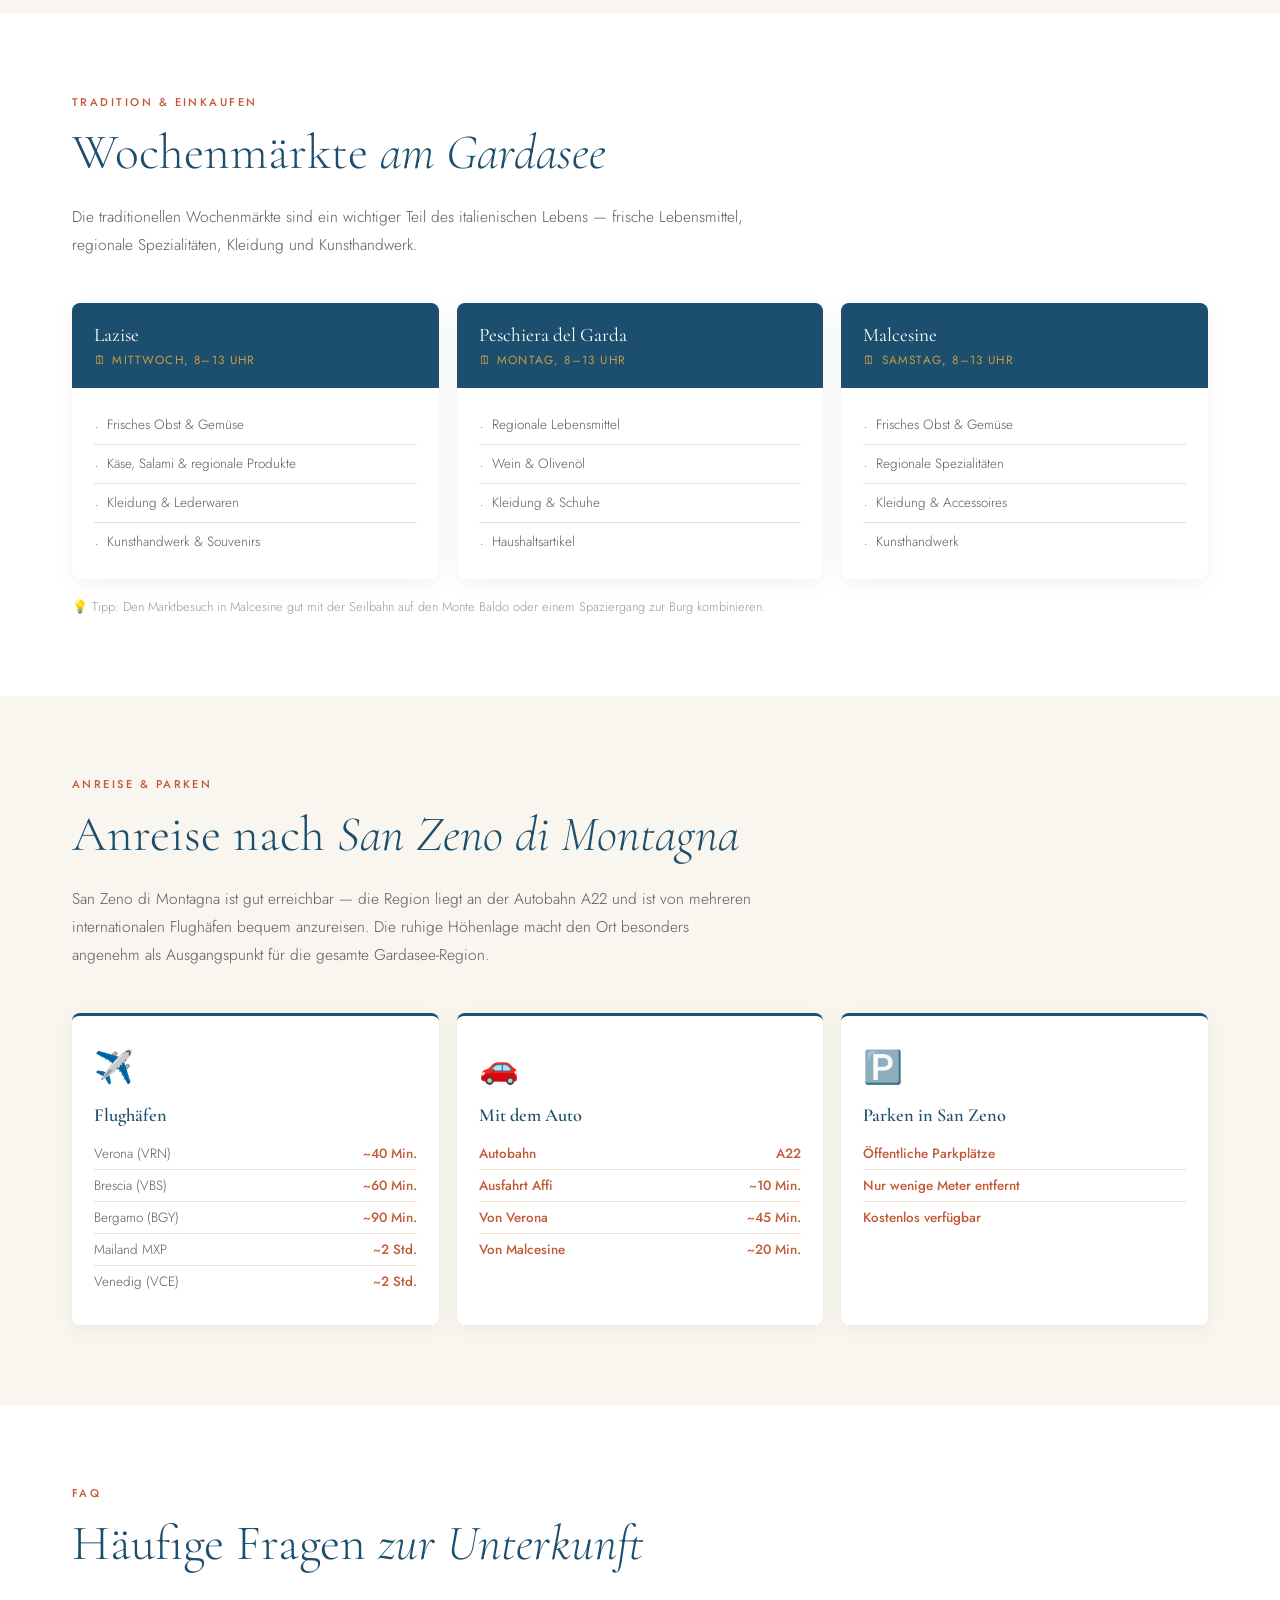
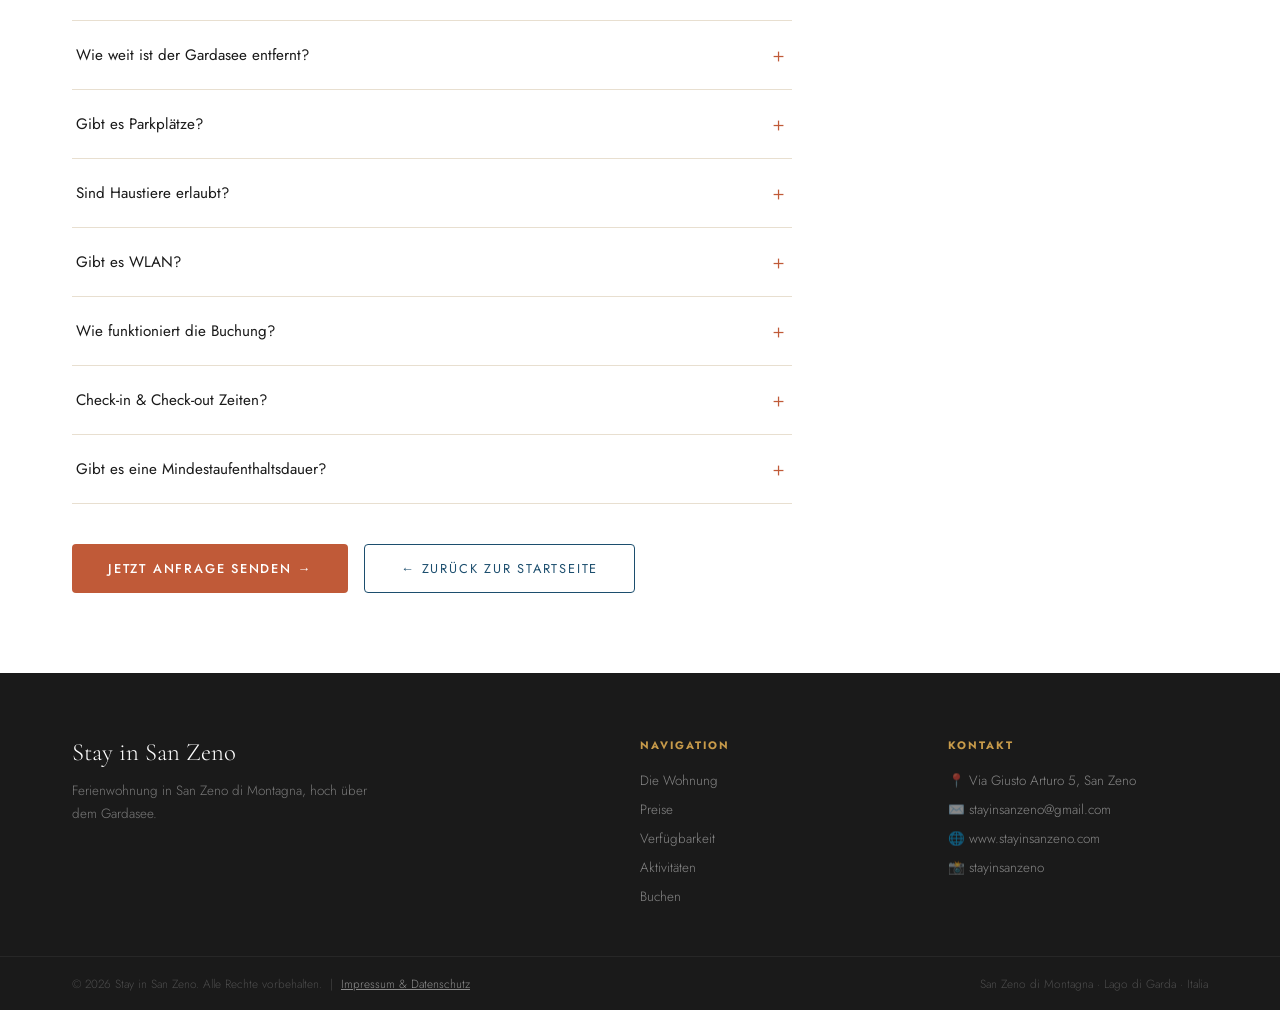
==== commit 4e10bffd: "Update activities.html" ====
--- a/activities.html
+++ b/activities.html
@@ -1,10 +1,13 @@
 <!DOCTYPE html>
 <html lang="de">
 <head>
-  <link rel="icon" href="favicon.png" type="image/png">
   <meta charset="UTF-8" />
   <meta name="viewport" content="width=device-width, initial-scale=1.0" />
   <title>Aktivitäten am Gardasee – Stay in San Zeno</title>
+  
+  <!-- Favicon -->
+  <link rel="icon" href="favicon.png" type="image/png">
+  
   <meta name="description" content="Wandern am Monte Baldo, Strände, Verona, Märkte, Restaurants und mehr — alle Aktivitäten rund um San Zeno di Montagna am Gardasee." />
   <meta name="keywords" content="Aktivitäten Gardasee, Wandern Monte Baldo, Verona Tagesausflug, Strände Gardasee, Malcesine Seilbahn, Märkte Gardasee, San Zeno di Montagna" />
   <meta name="robots" content="index, follow" />
@@ -16,7 +19,6 @@
   <!-- Externe CSS und JS Dateien -->
   <link rel="stylesheet" href="style.css" />
   <script src="script.js" defer></script>
-
 </head>
 <body>
 
@@ -414,8 +416,7 @@
       </div>
     </div>
   </div>
-  <div style="margin-top:40px;">
-  <div style="margin-top:40px; display:flex; gap:16px; flex-wrap:wrap;">
+ <div style="margin-top:40px; display:flex; gap:16px; flex-wrap:wrap;">
     <a href="index.html#buchen" class="btn-primary">
       <span data-lang="de" class="active">Jetzt Anfrage senden →</span>
       <span data-lang="it">Invia richiesta ora →</span>
@@ -462,9 +463,9 @@
     <h4>Kontakt</h4>
     <ul>
       <li>
-        <a href="https://www.google.com/maps/search/?api=1&query=San+Zeno+di+Montagna,+Verona,+Italy" target="_blank" rel="noopener noreferrer">
-          📍 San Zeno di Montagna (VR)
-        </a>
+       <a href="https://www.google.com/maps/search/?api=1&query=Via+Giusto+Arturo+5,+San+Zeno+di+Montagna,+Verona,+Italy" target="_blank" rel="noopener noreferrer">
+  📍 Via Giusto Arturo 5, San Zeno
+</a>
       </li>
       <li>
         <a href="mailto:stayinsanzeno@gmail.com">
@@ -485,7 +486,13 @@
   </div>
 </footer>
 <div class="footer-bottom">
-  <p>© 2026 Stay in San Zeno. Alle Rechte vorbehalten.</p>
+  <p>© 2026 Stay in San Zeno. Alle Rechte vorbehalten. &nbsp;|&nbsp; 
+    <a href="impressum.html" style="text-decoration: underline; color: rgba(255,255,255,0.5);">
+      <span data-lang="de" class="active">Impressum & Datenschutz</span>
+      <span data-lang="it">Note Legali & Privacy</span>
+      <span data-lang="en">Legal Notice & Privacy</span>
+    </a>
+  </p>
   <p>San Zeno di Montagna · Lago di Garda · Italia</p>
 </div>
 
--- a/style.css
+++ b/style.css
@@ -540,3 +540,26 @@
 .bg-dark .act-link {
   color: var(--lake-light);
 }
+/* =========================================
+   COOKIE BANNER
+   ========================================= */
+.cookie-banner {
+  position: fixed; bottom: 0; left: 0; right: 0; z-index: 4000;
+  background: var(--cream); border-top: 1px solid var(--warm);
+  padding: 20px 48px; box-shadow: 0 -4px 24px rgba(0,0,0,0.08);
+  transform: translateY(100%); transition: transform 0.5s ease;
+  display: flex; justify-content: center;
+}
+.cookie-banner.show { transform: translateY(0); }
+.cookie-content {
+  max-width: 960px; width: 100%; display: flex;
+  align-items: center; justify-content: space-between; gap: 24px;
+}
+.cookie-content p { font-size: 0.85rem; color: var(--mid); line-height: 1.6; margin: 0; }
+.cookie-buttons { display: flex; gap: 12px; flex-shrink: 0; }
+
+@media(max-width: 768px) {
+  .cookie-banner { padding: 20px 24px; }
+  .cookie-content { flex-direction: column; text-align: center; align-items: stretch; }
+  .cookie-buttons { justify-content: center; }
+}
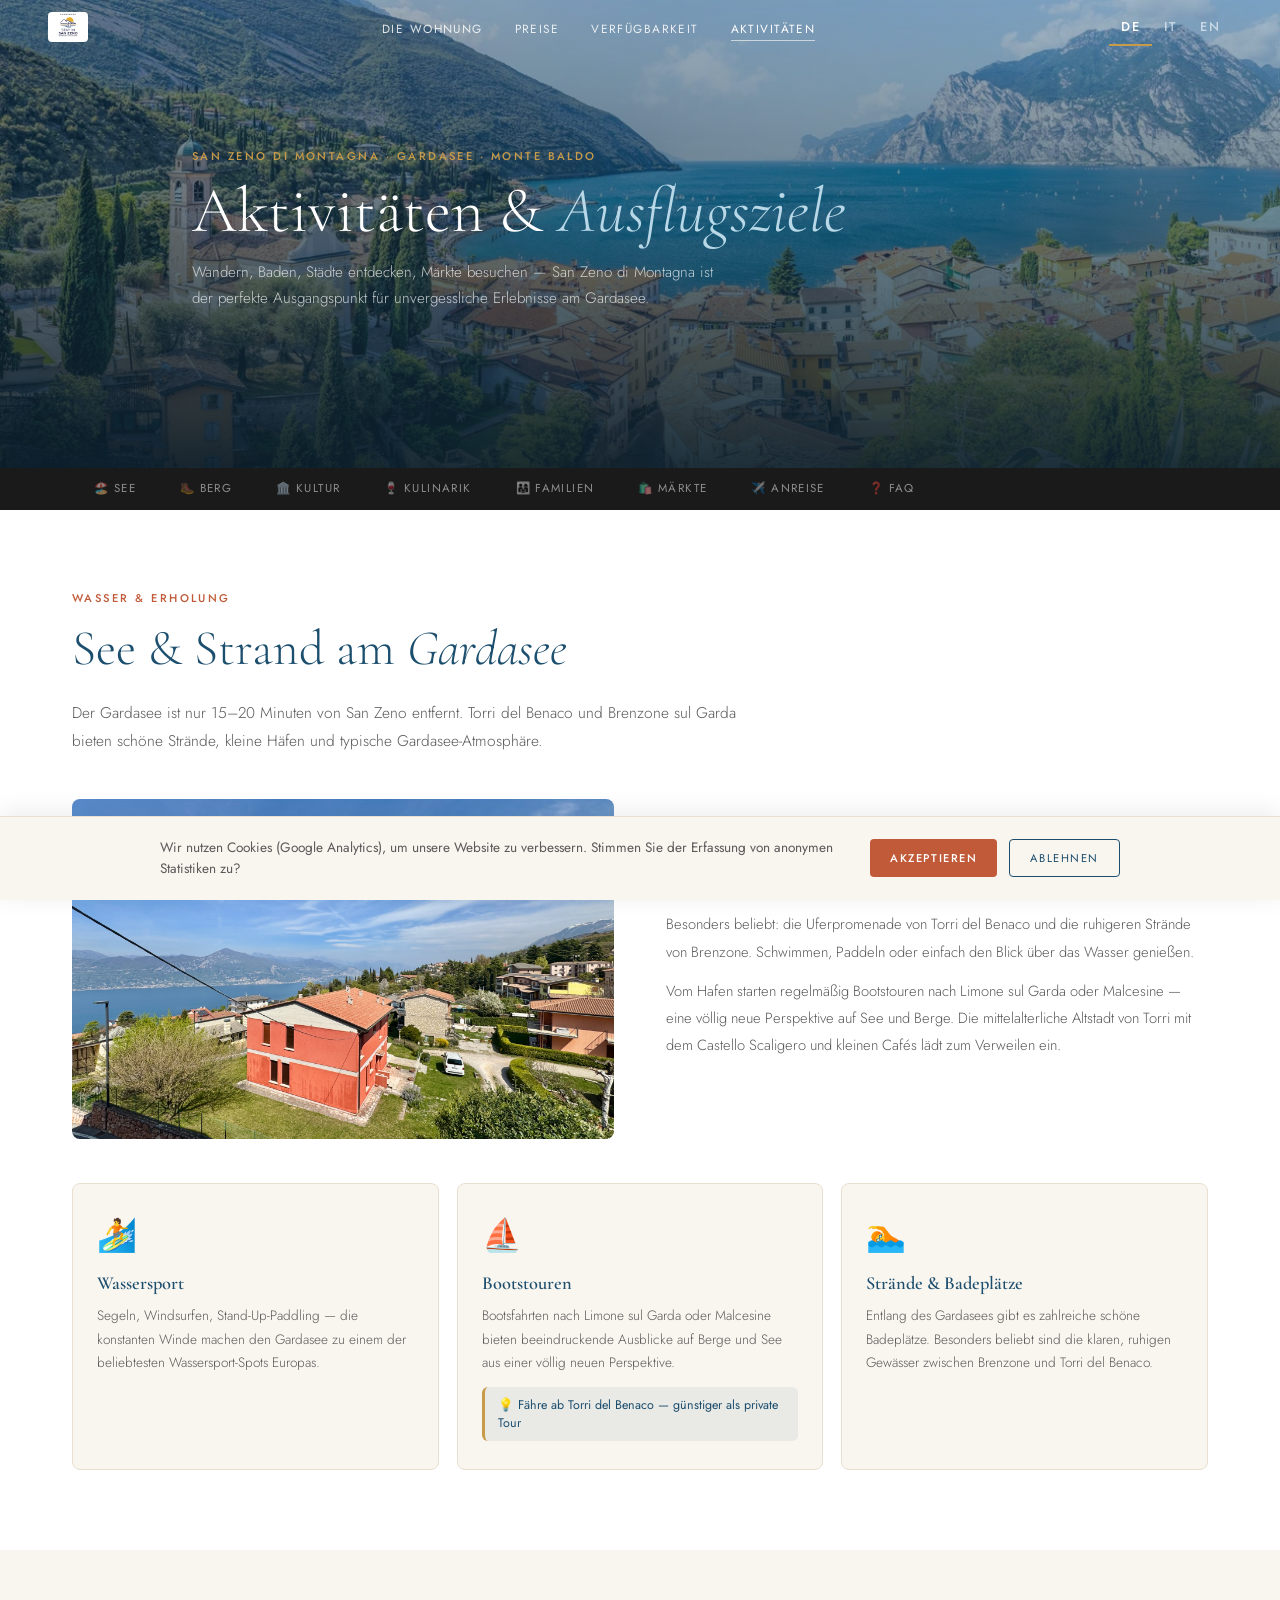
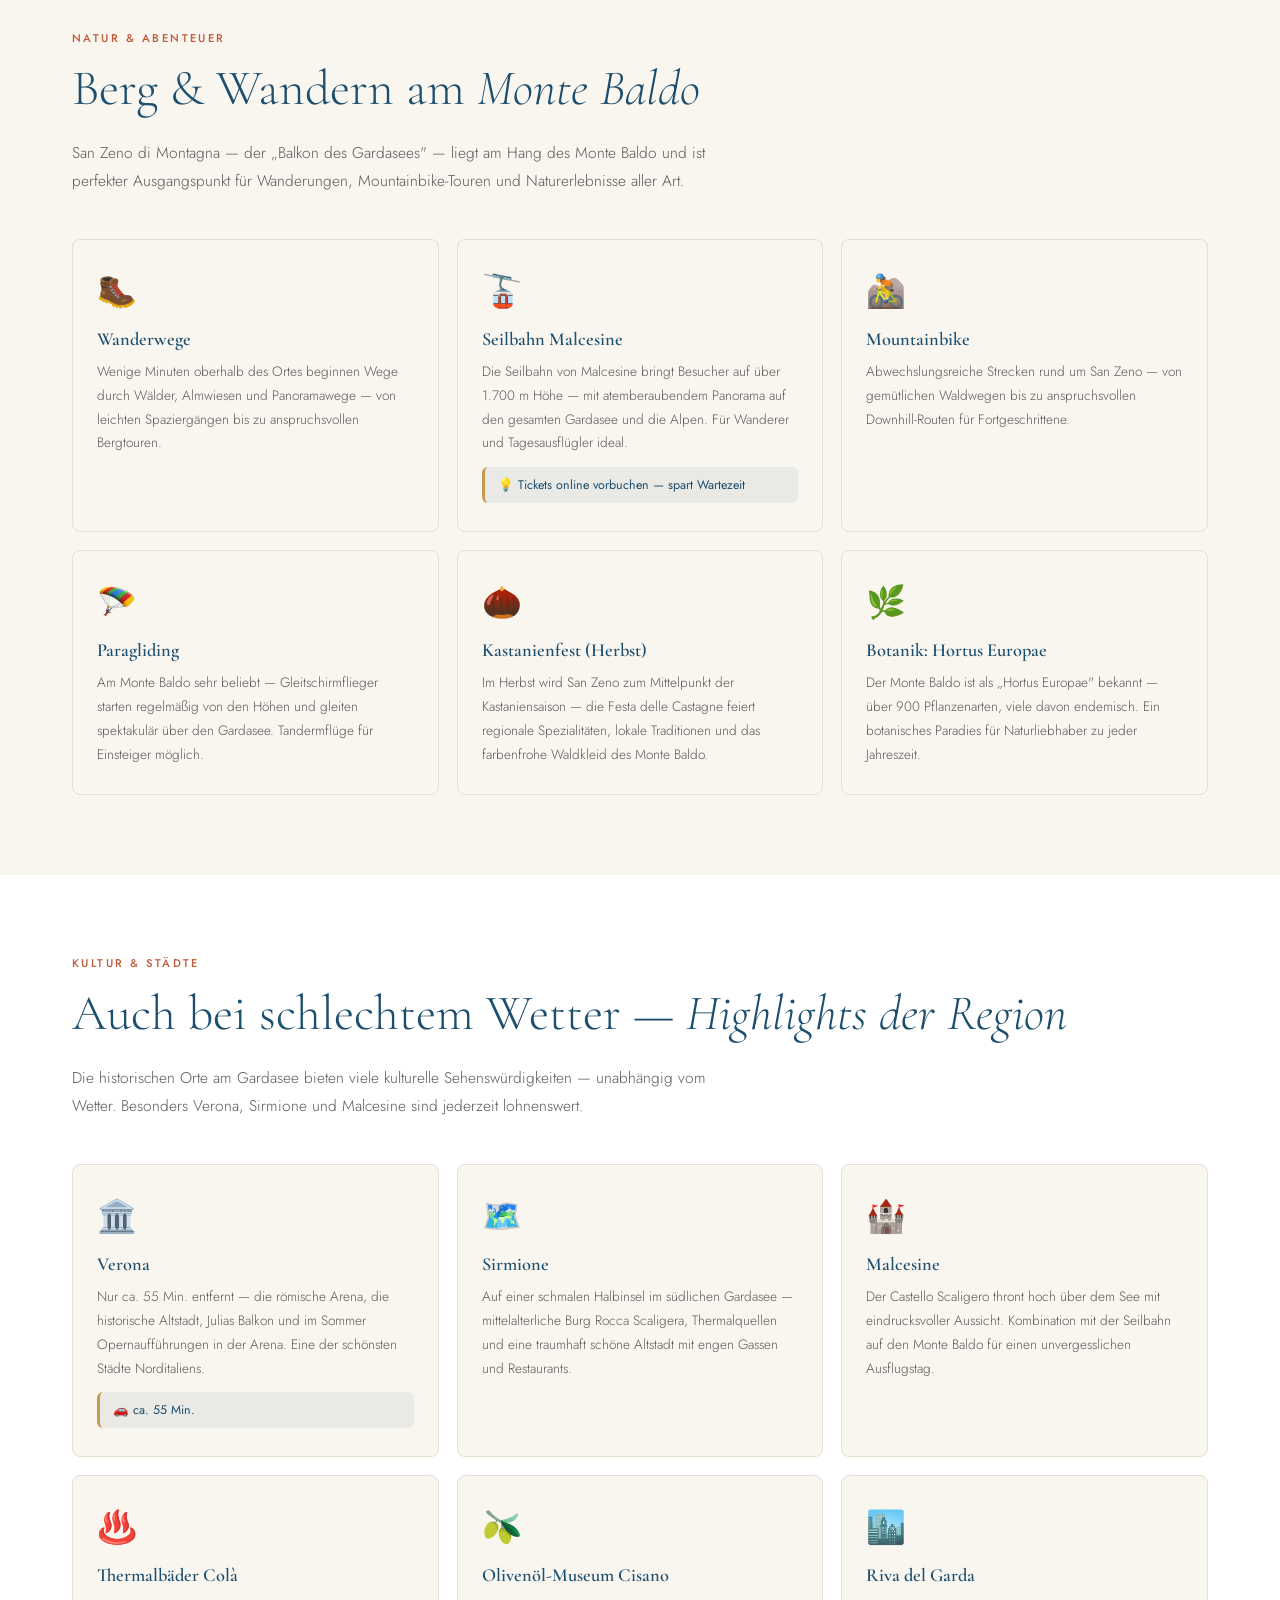
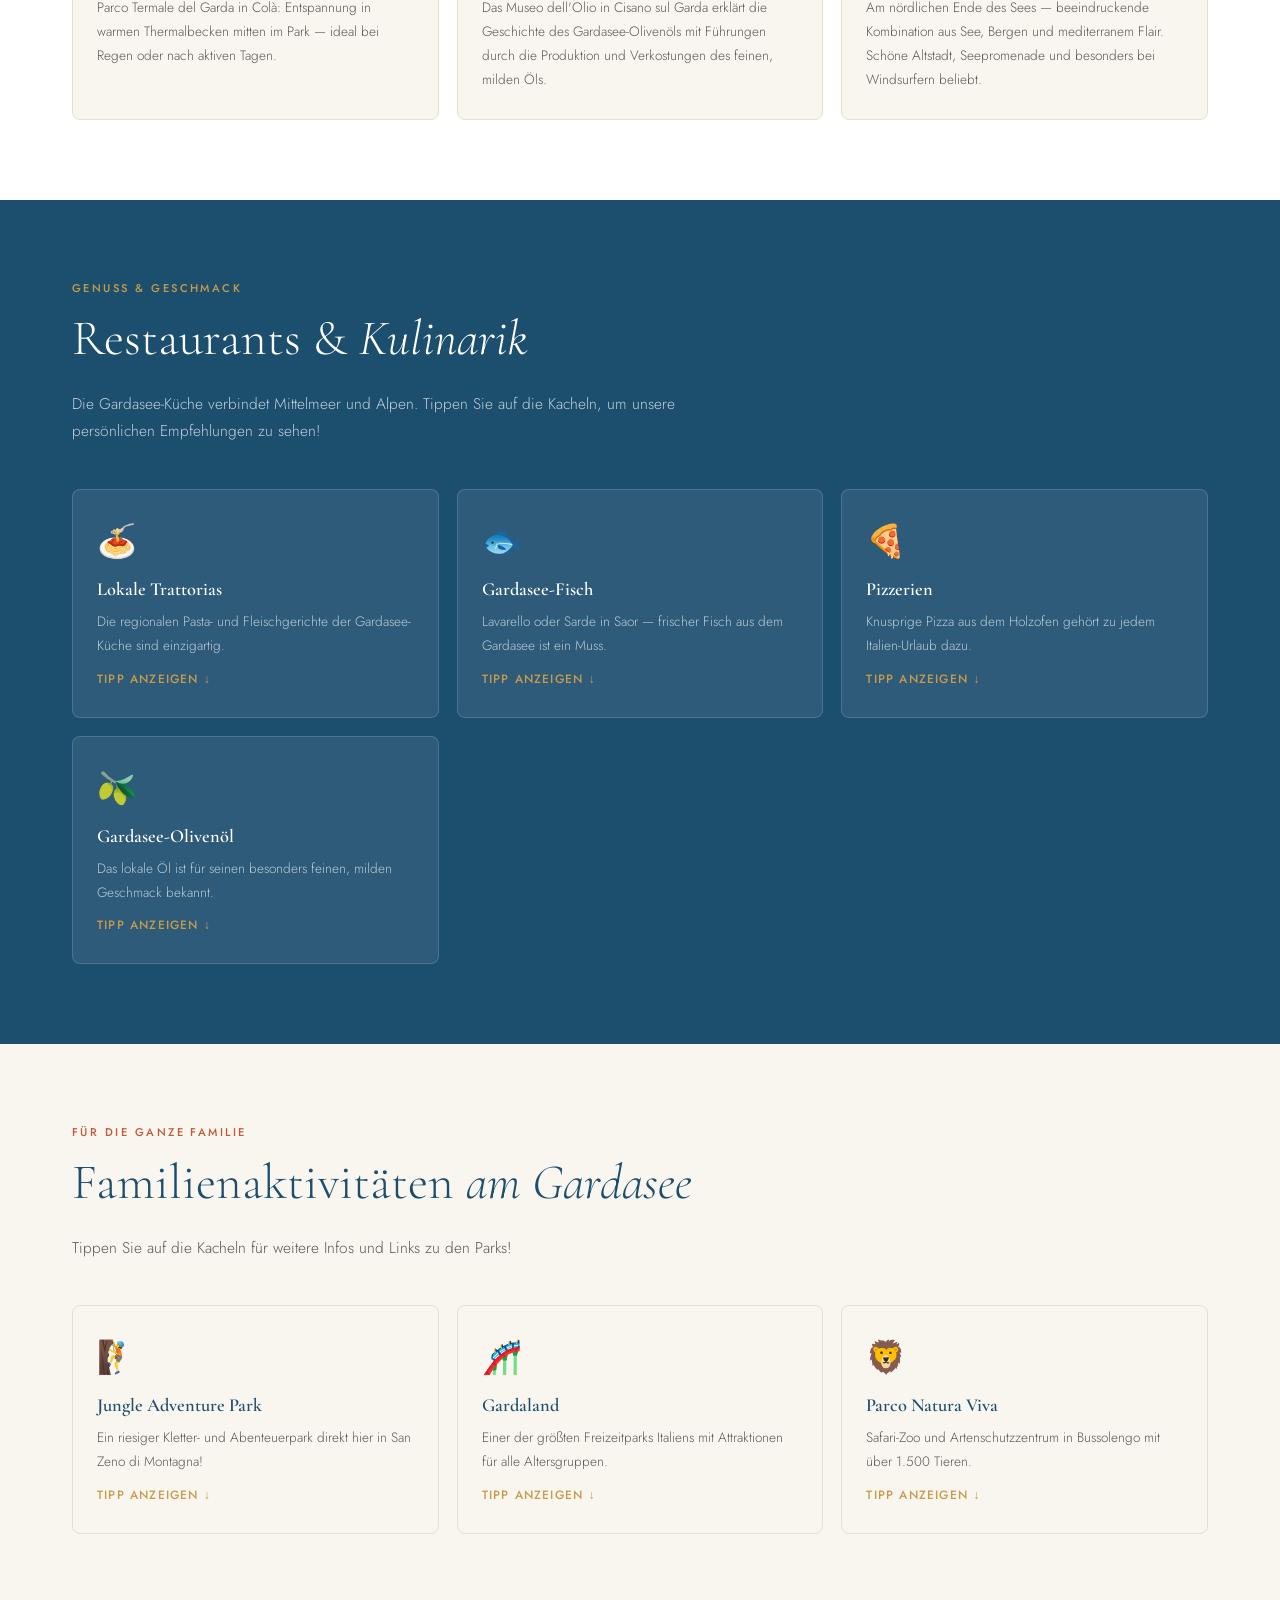
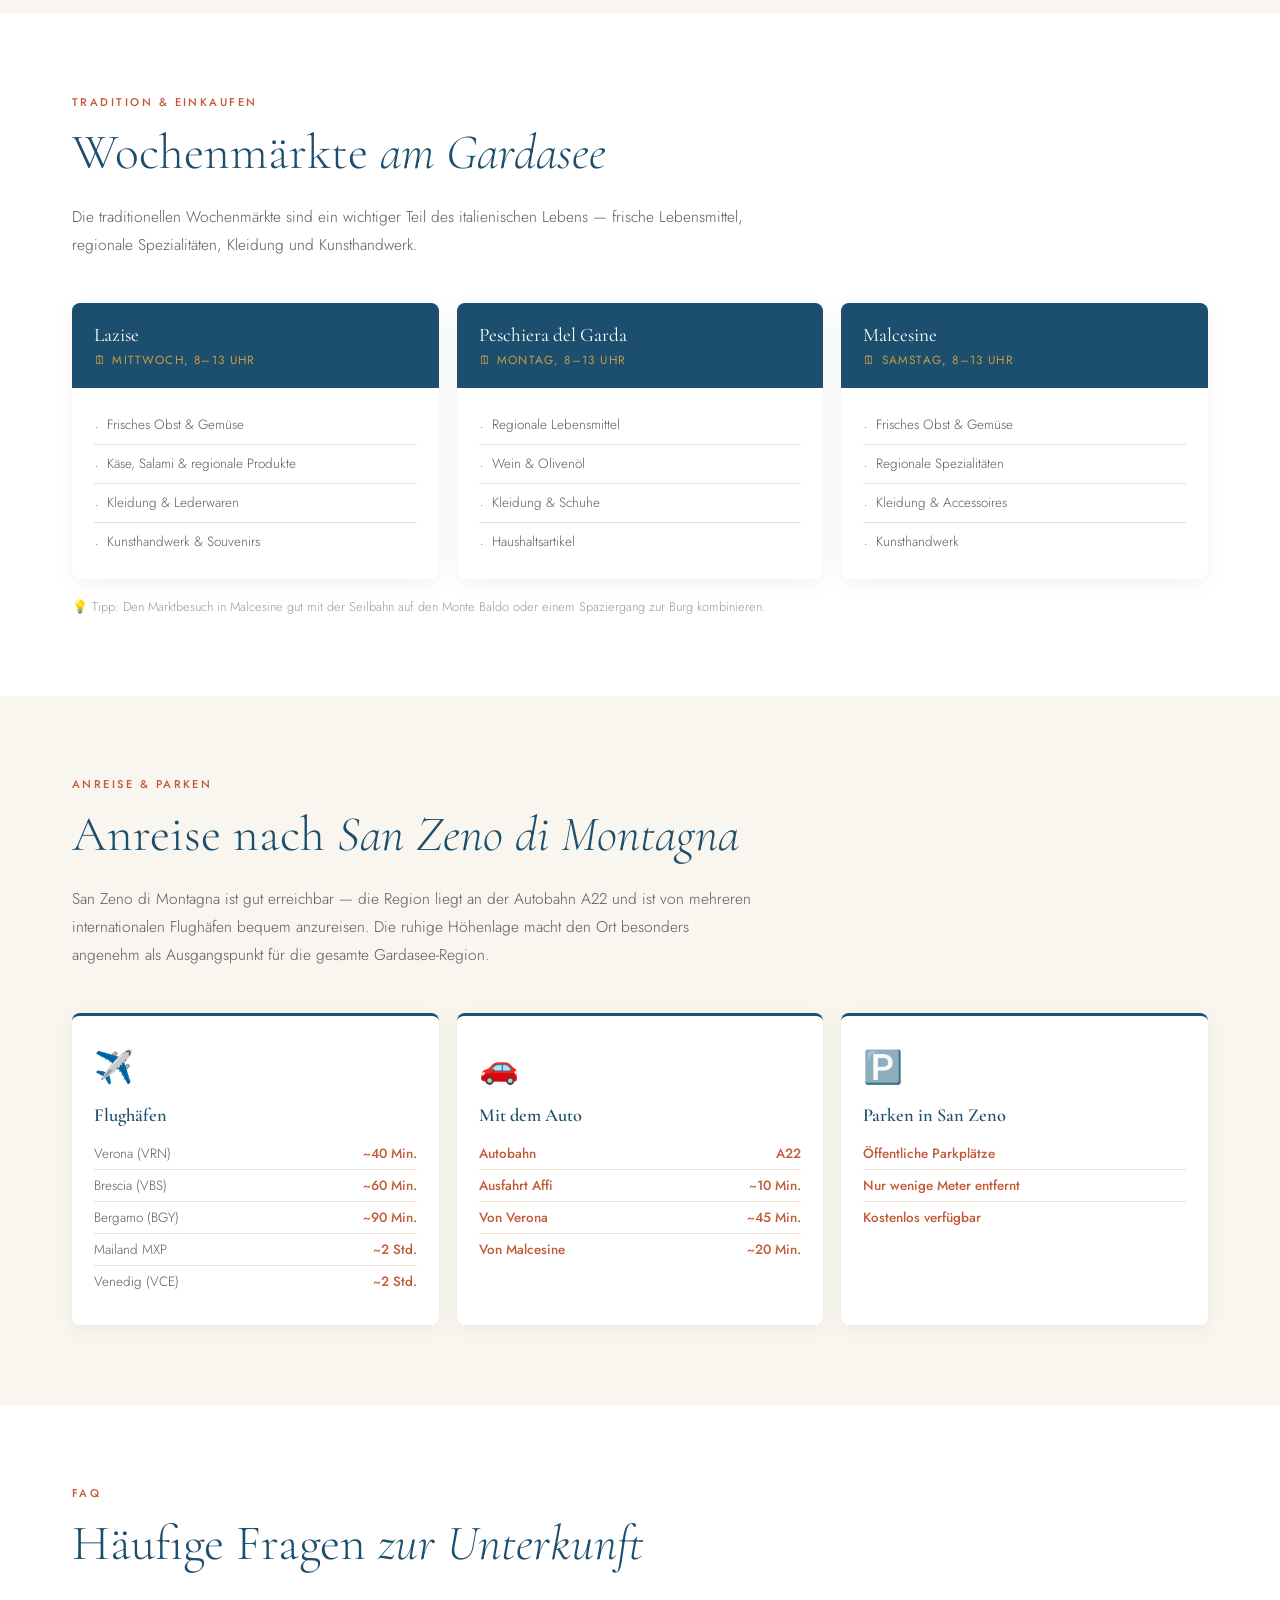
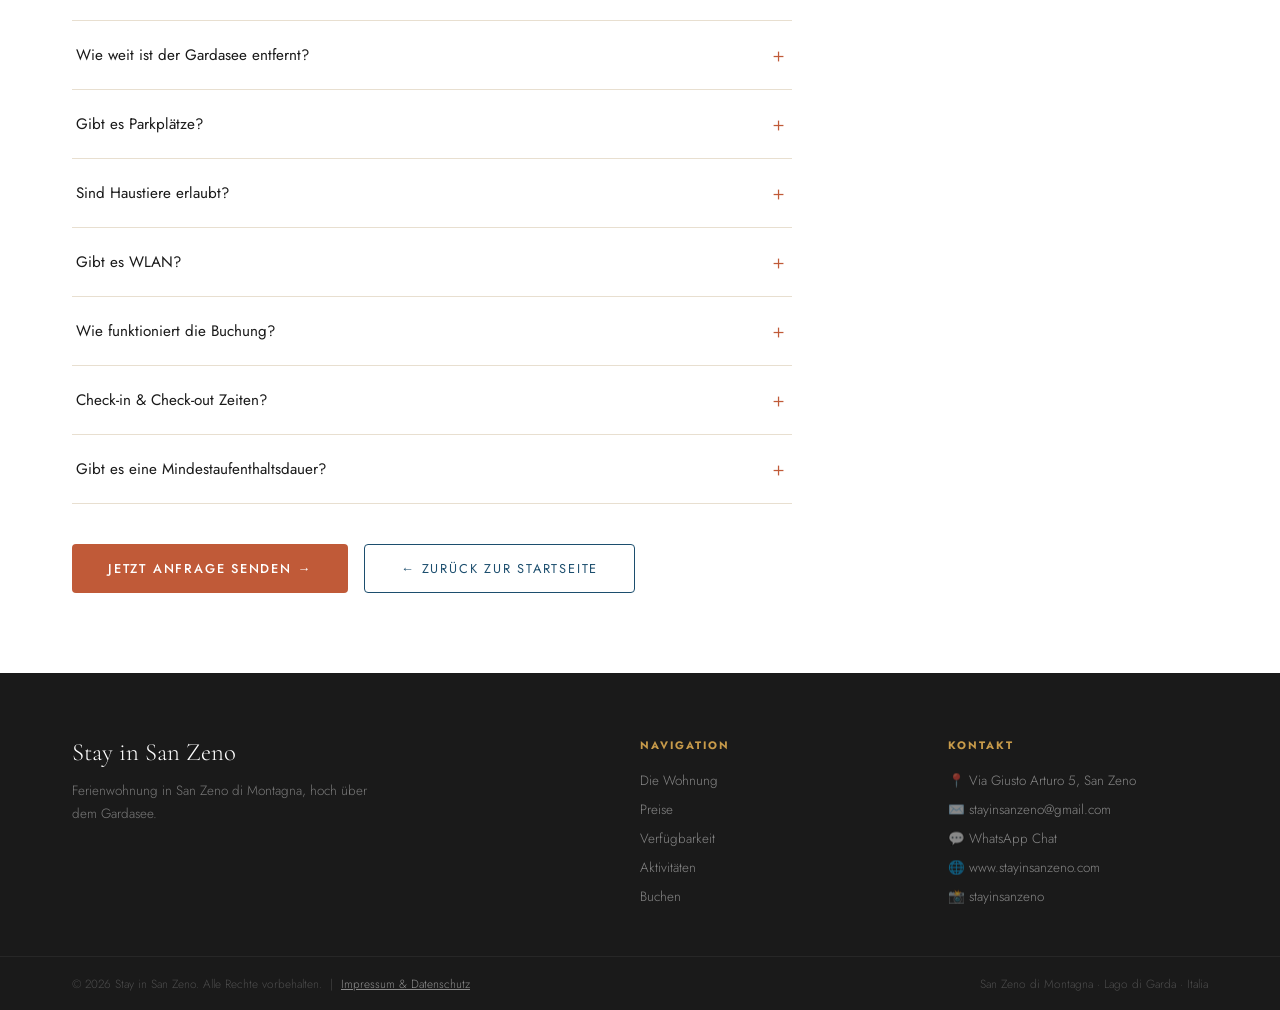
==== commit f239a6bb: "Update activities.html" ====
--- a/activities.html
+++ b/activities.html
@@ -15,6 +15,21 @@
   
   <link rel="preconnect" href="https://fonts.googleapis.com" />
   <link href="https://fonts.googleapis.com/css2?family=Cormorant+Garamond:ital,wght@0,300;0,400;0,600;1,300;1,400&family=Jost:wght@300;400;500&display=swap" rel="stylesheet" />
+
+  <!-- Social Media & WhatsApp Vorschau (Open Graph) -->
+  <meta property="og:type" content="website" />
+  <meta property="og:site_name" content="Stay in San Zeno" />
+  <meta property="og:title" content="Aktivitäten & Ausflüge am Gardasee | Stay in San Zeno" />
+  <meta property="og:description" content="Entdecken Sie die besten Restaurants, Strände und Wanderrouten rund um San Zeno di Montagna und den Monte Baldo. Unsere Geheimtipps für Ihren Urlaub!" />
+  <meta property="og:url" content="https://www.stayinsanzeno.com/activities.html" />
+  <meta property="og:image" content="https://www.stayinsanzeno.com/hero-ausblick.jpg" />
+  <meta property="og:locale" content="de_DE" />
+  
+  <!-- Fallback für iMessage & Co. -->
+  <meta name="twitter:card" content="summary_large_image" />
+  <meta name="twitter:title" content="Aktivitäten & Ausflüge am Gardasee | Stay in San Zeno" />
+  <meta name="twitter:description" content="Entdecken Sie die besten Restaurants, Strände und Wanderrouten rund um San Zeno di Montagna." />
+  <meta name="twitter:image" content="https://www.stayinsanzeno.com/hero-ausblick.jpg" />
   
   <!-- Externe CSS und JS Dateien -->
   <link rel="stylesheet" href="style.css" />
@@ -473,6 +488,12 @@
         </a>
       </li>
       <li>
+        <!-- Die Nummer muss im internationalen Format ohne + oder 00 eingegeben werden (z.B. 39 für Italien) -->
+        <a href="https://wa.me/393389950655?text=Hallo!%20Ich%20interessiere%20mich%20f%C3%BCr%20die%20Ferienwohnung." target="_blank" rel="noopener noreferrer">
+          💬 WhatsApp Chat
+        </a>
+      </li>
+      <li>
         <a href="https://www.stayinsanzeno.com" target="_blank" rel="noopener noreferrer">
           🌐 www.stayinsanzeno.com
         </a>
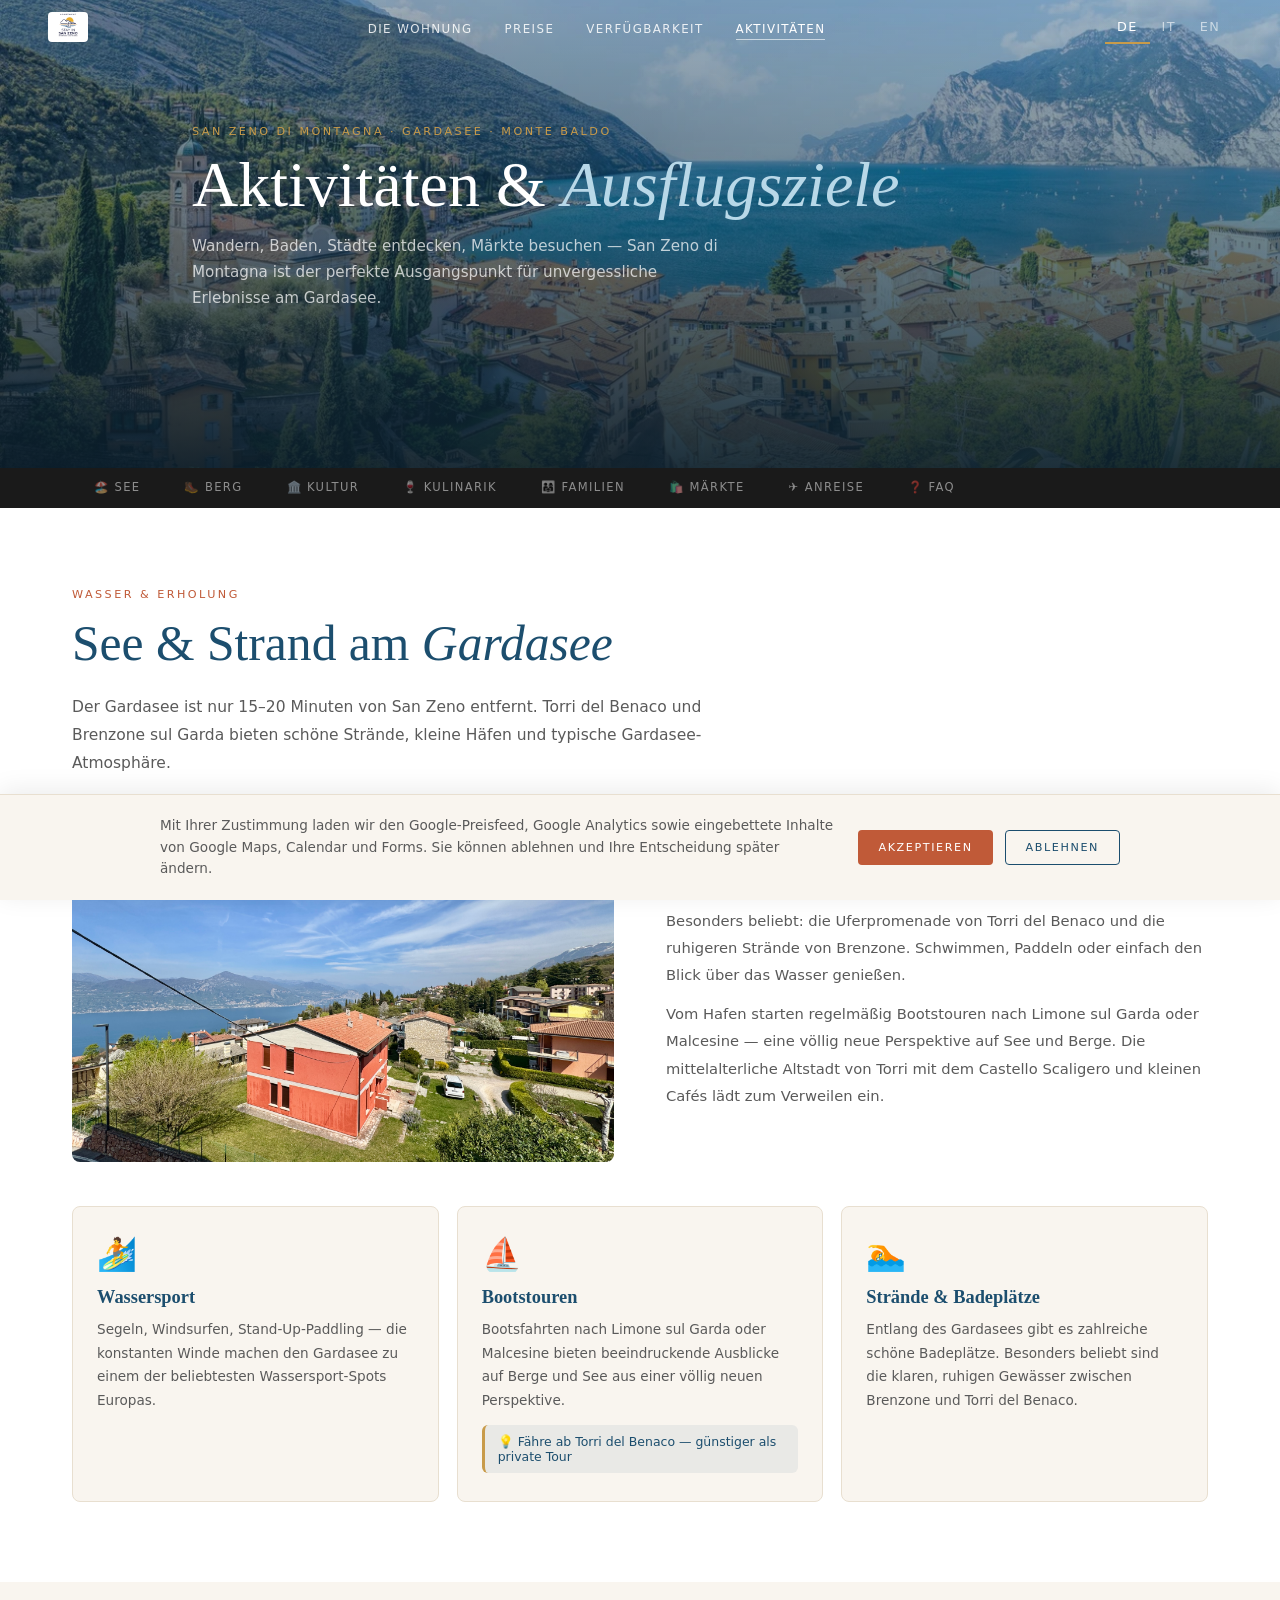
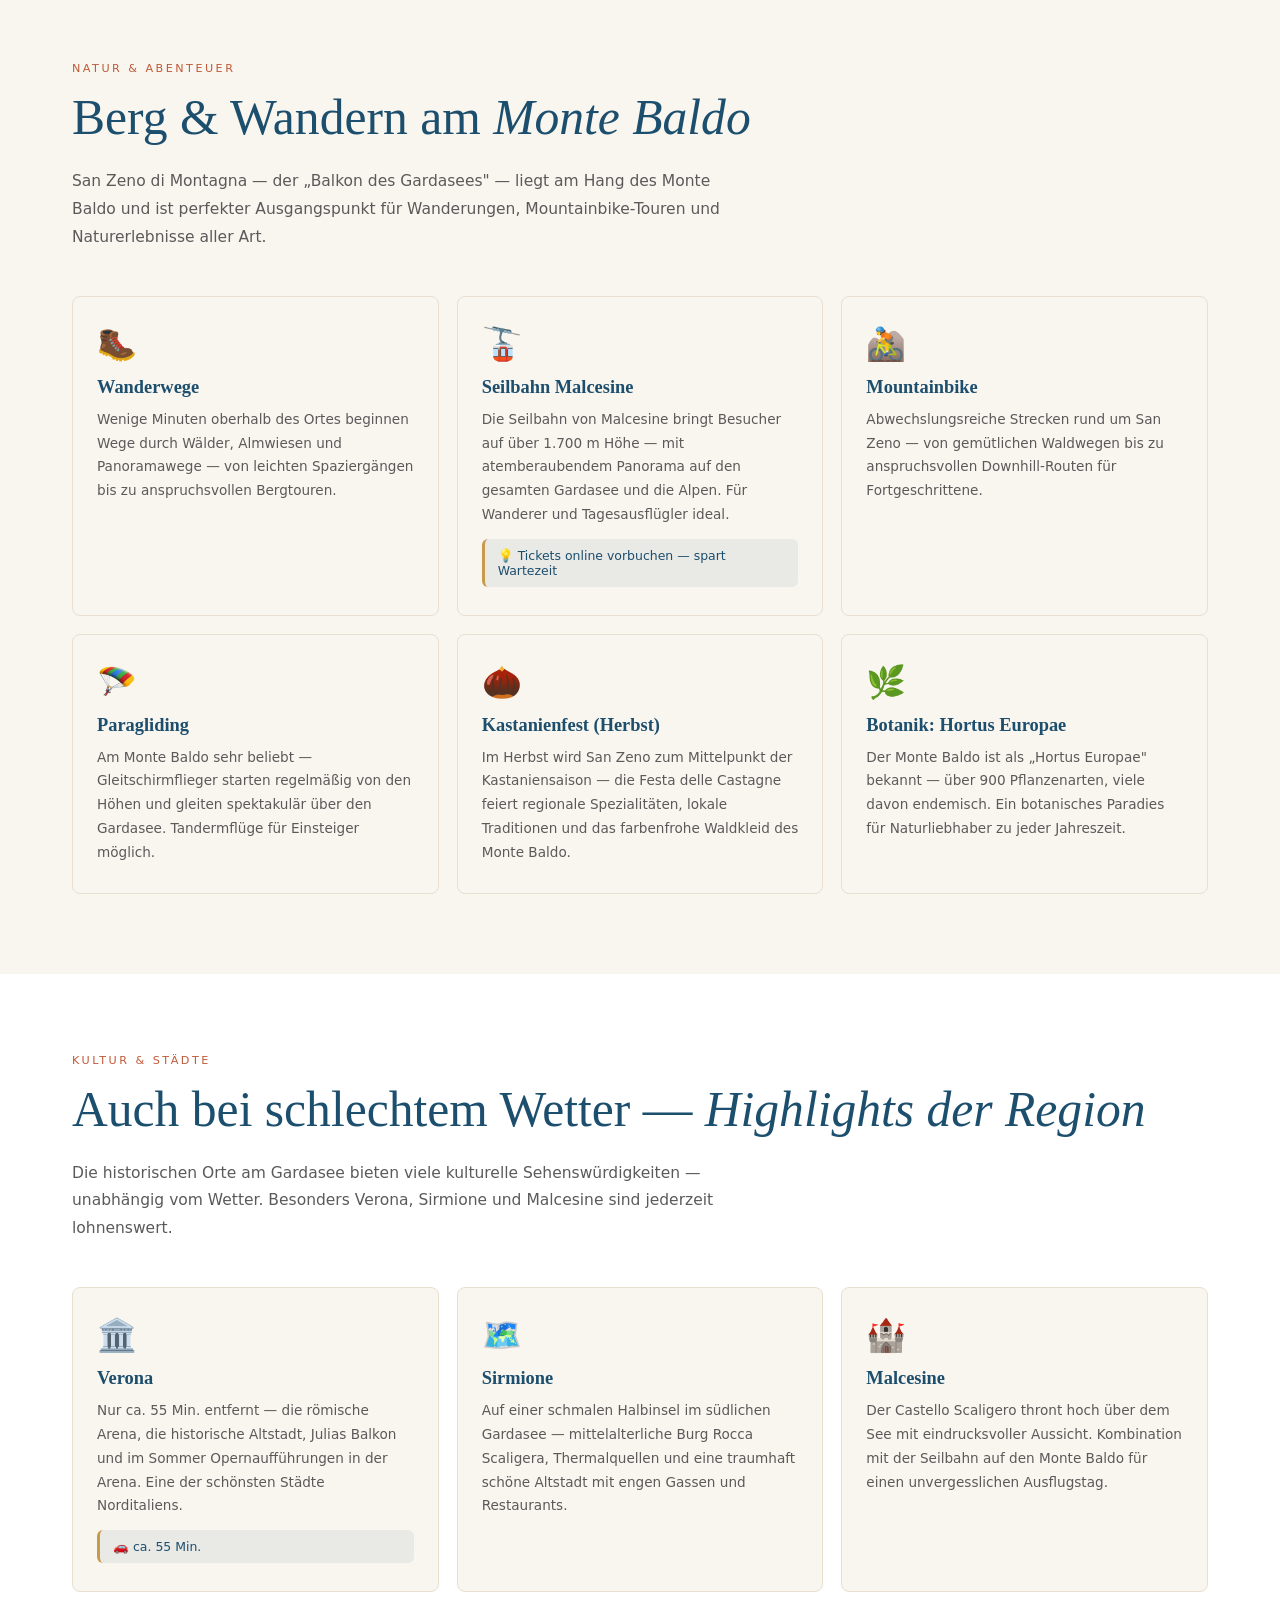
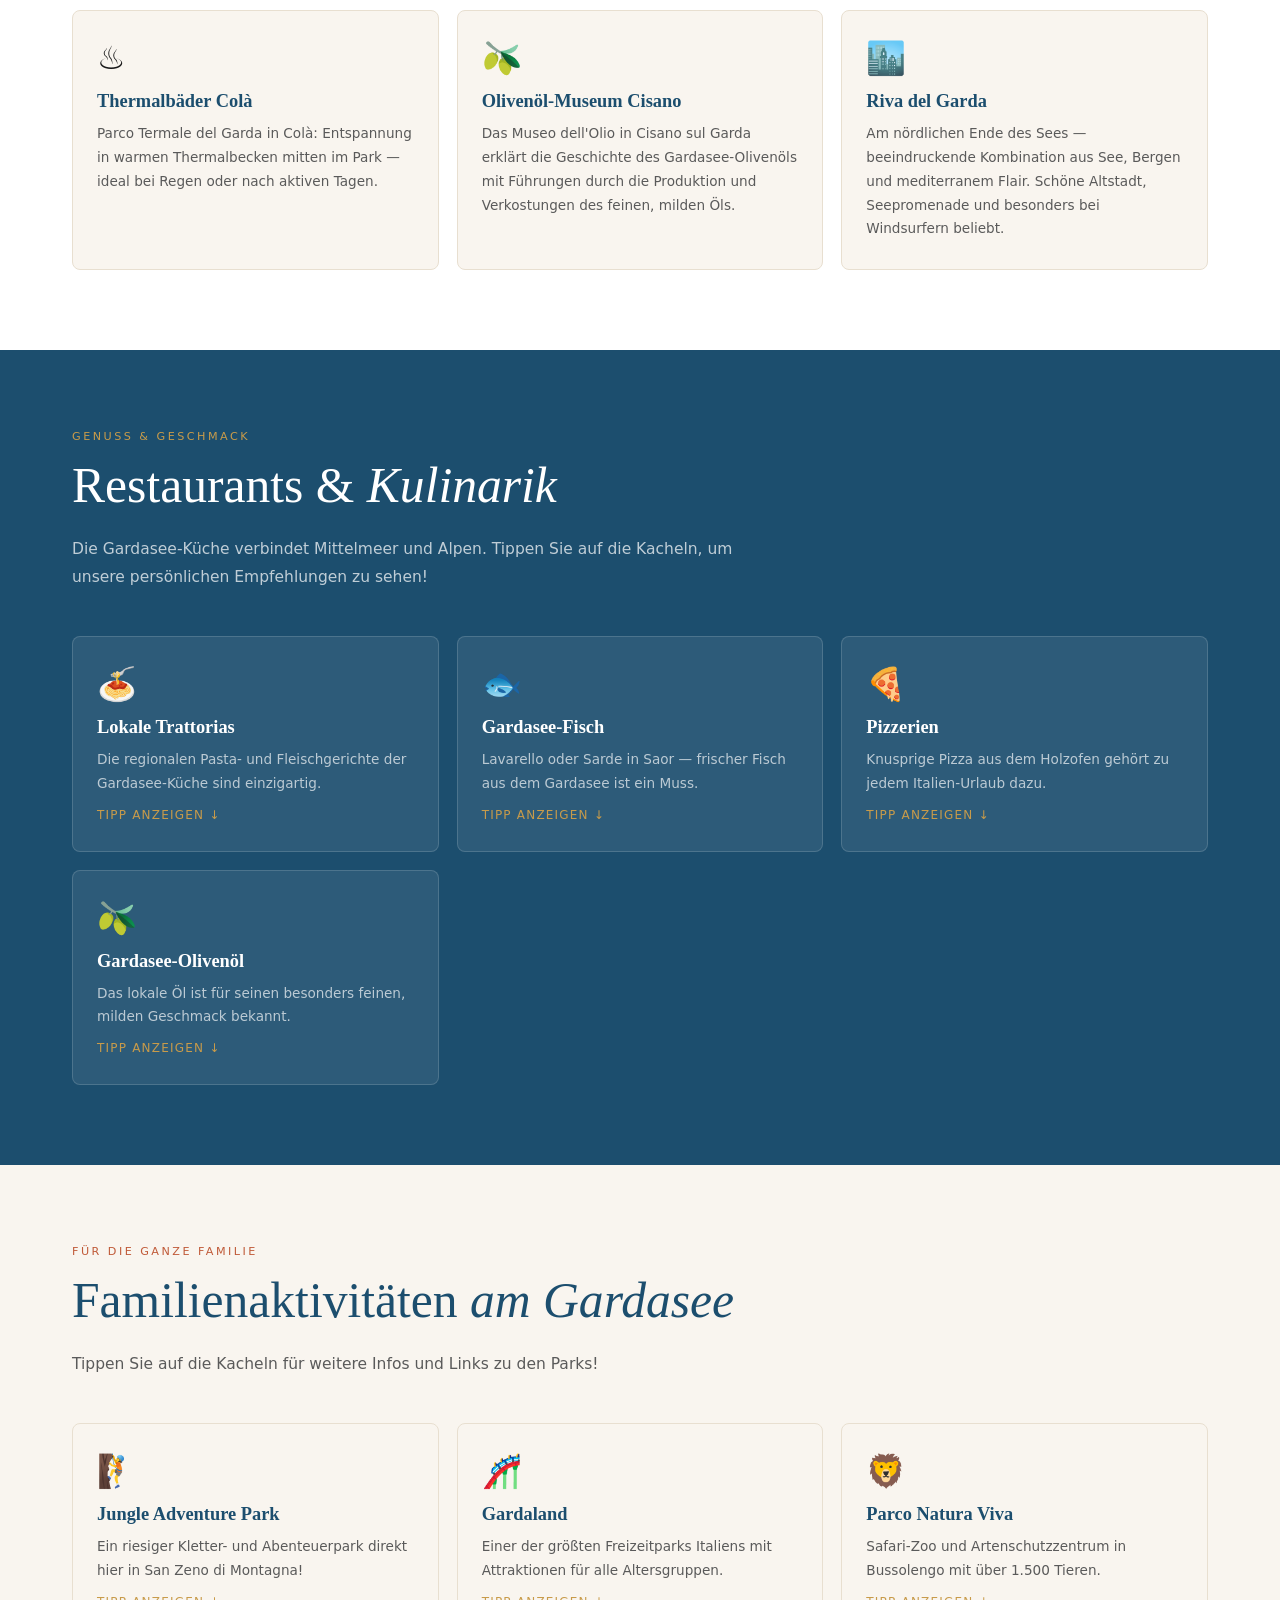
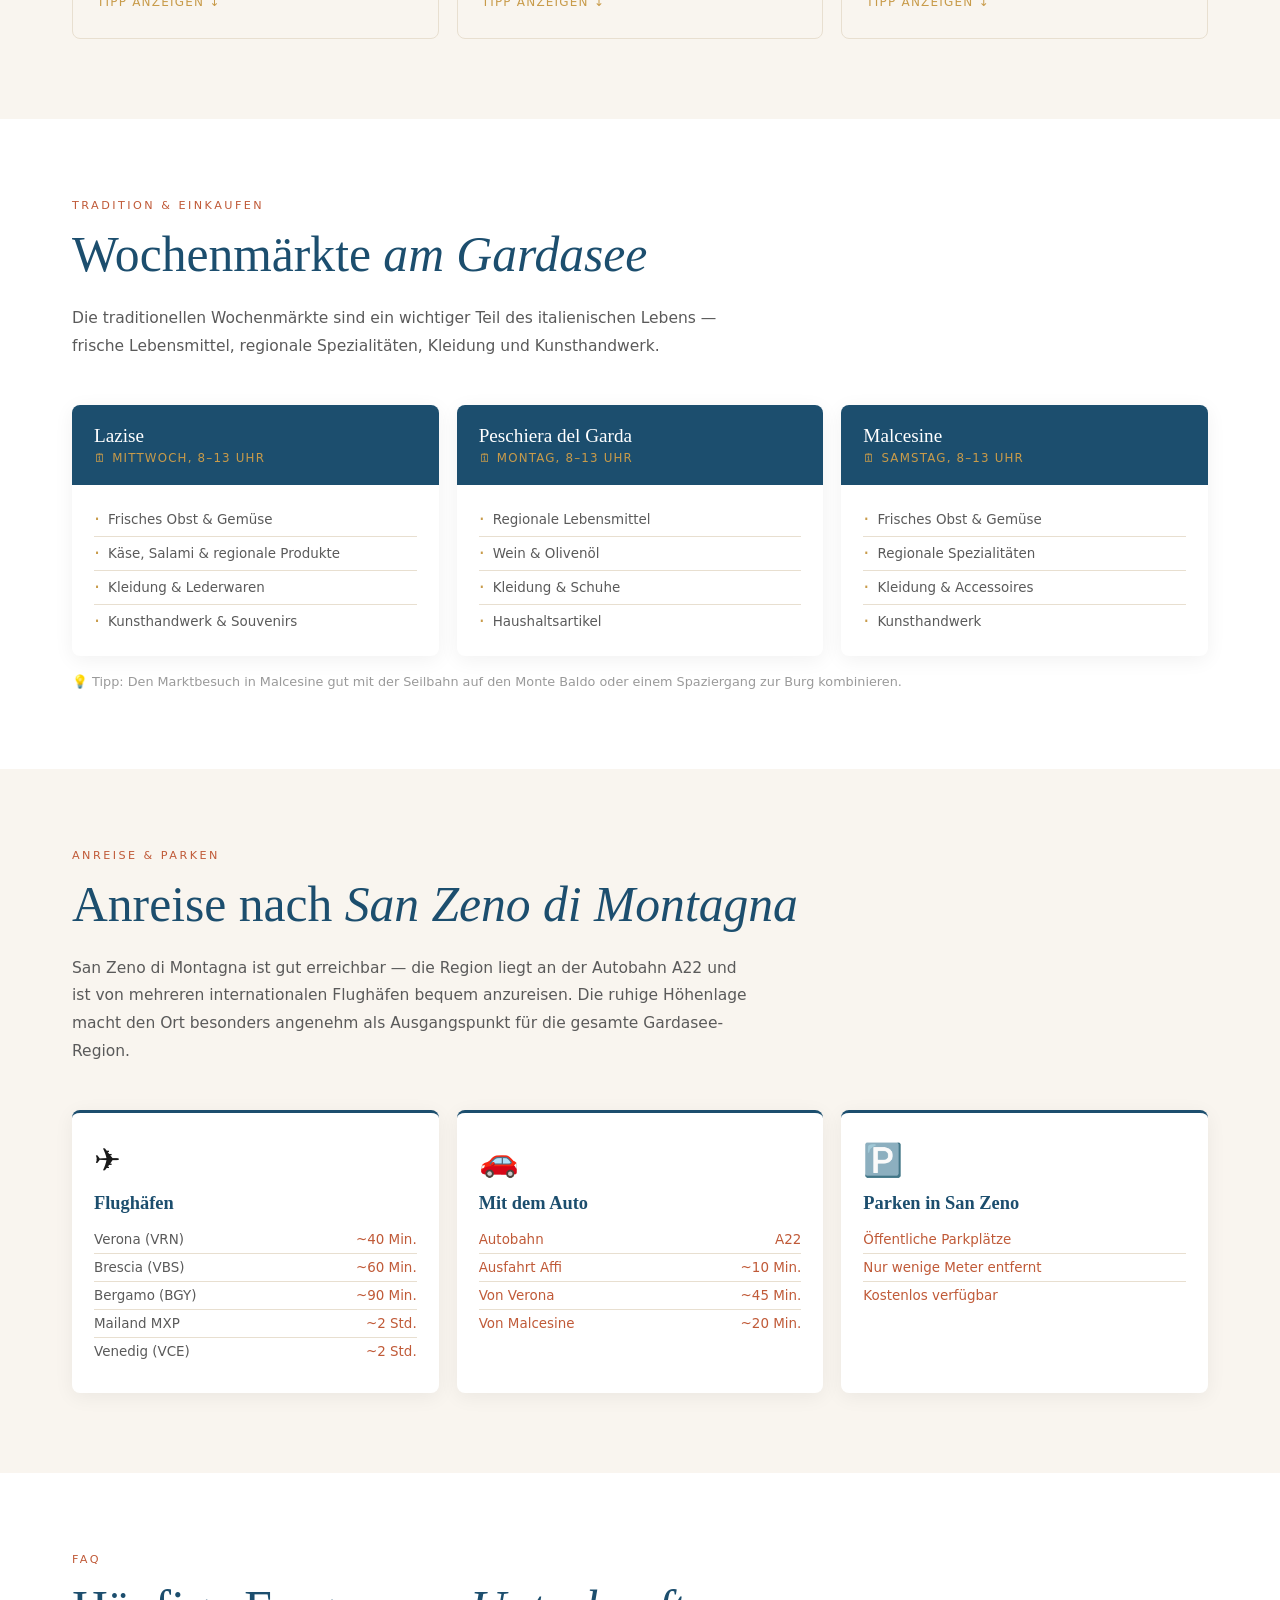
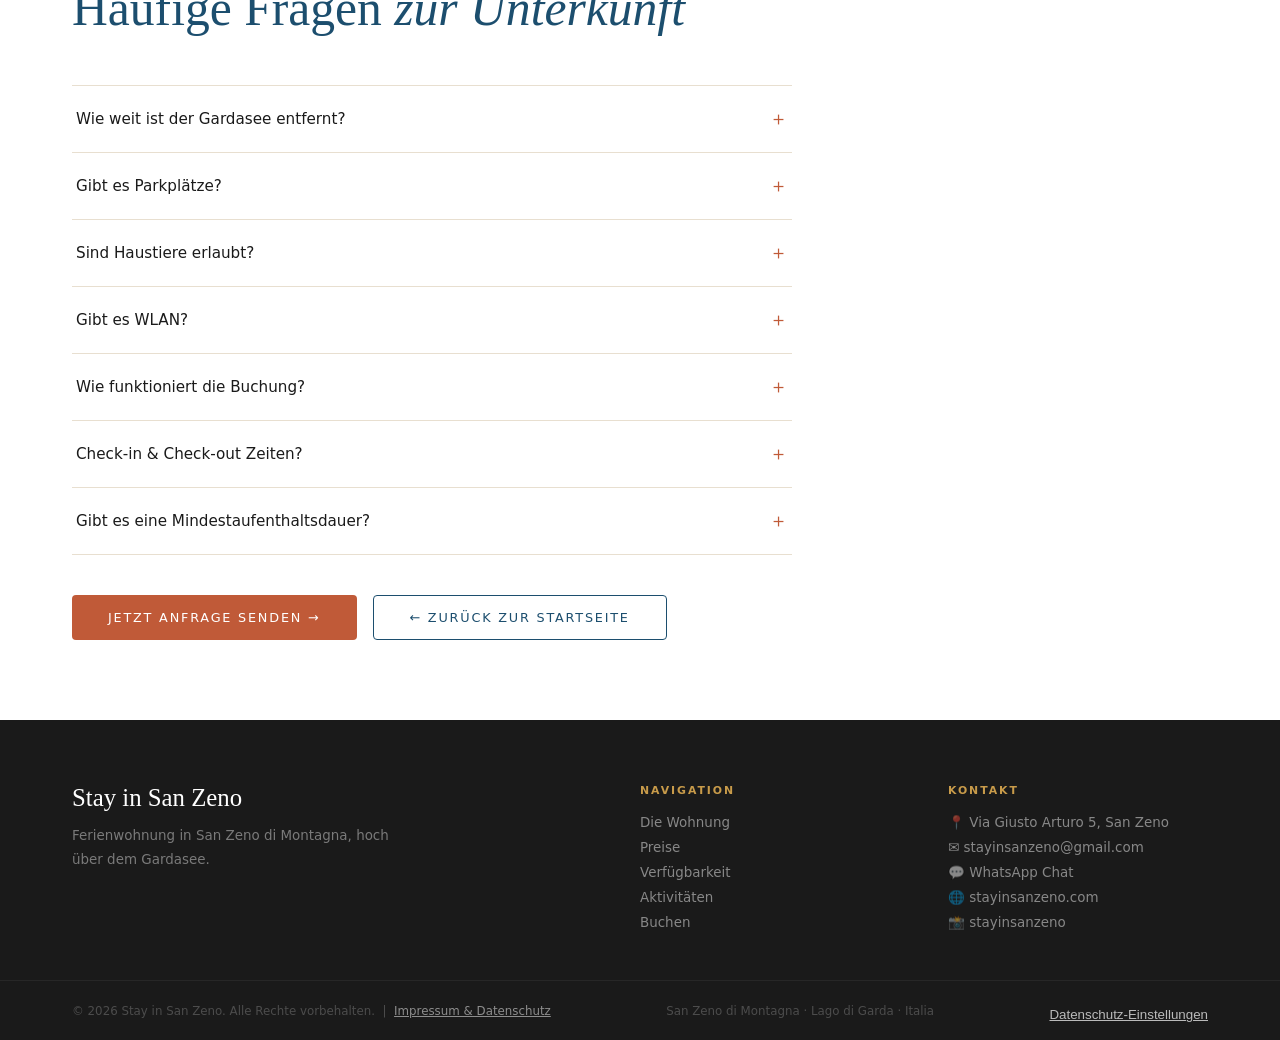
==== commit dc438747: "feat: stabilize public website, consent and booking UX" ====
--- a/activities.html
+++ b/activities.html
@@ -11,29 +11,27 @@
   <meta name="description" content="Wandern am Monte Baldo, Strände, Verona, Märkte, Restaurants und mehr — alle Aktivitäten rund um San Zeno di Montagna am Gardasee." />
   <meta name="keywords" content="Aktivitäten Gardasee, Wandern Monte Baldo, Verona Tagesausflug, Strände Gardasee, Malcesine Seilbahn, Märkte Gardasee, San Zeno di Montagna" />
   <meta name="robots" content="index, follow" />
-  <link rel="canonical" href="https://www.stayinsanzeno.com/activities.html" />
-  
-  <link rel="preconnect" href="https://fonts.googleapis.com" />
-  <link href="https://fonts.googleapis.com/css2?family=Cormorant+Garamond:ital,wght@0,300;0,400;0,600;1,300;1,400&family=Jost:wght@300;400;500&display=swap" rel="stylesheet" />
+  <link rel="canonical" href="https://stayinsanzeno.com/activities.html" />
+  
 
   <!-- Social Media & WhatsApp Vorschau (Open Graph) -->
   <meta property="og:type" content="website" />
   <meta property="og:site_name" content="Stay in San Zeno" />
   <meta property="og:title" content="Aktivitäten & Ausflüge am Gardasee | Stay in San Zeno" />
   <meta property="og:description" content="Entdecken Sie die besten Restaurants, Strände und Wanderrouten rund um San Zeno di Montagna und den Monte Baldo. Unsere Geheimtipps für Ihren Urlaub!" />
-  <meta property="og:url" content="https://www.stayinsanzeno.com/activities.html" />
-  <meta property="og:image" content="https://www.stayinsanzeno.com/hero-ausblick.jpg" />
+  <meta property="og:url" content="https://stayinsanzeno.com/activities.html" />
+  <meta property="og:image" content="https://stayinsanzeno.com/hero-ausblick.jpg" />
   <meta property="og:locale" content="de_DE" />
   
   <!-- Fallback für iMessage & Co. -->
   <meta name="twitter:card" content="summary_large_image" />
   <meta name="twitter:title" content="Aktivitäten & Ausflüge am Gardasee | Stay in San Zeno" />
   <meta name="twitter:description" content="Entdecken Sie die besten Restaurants, Strände und Wanderrouten rund um San Zeno di Montagna." />
-  <meta name="twitter:image" content="https://www.stayinsanzeno.com/hero-ausblick.jpg" />
+  <meta name="twitter:image" content="https://stayinsanzeno.com/hero-ausblick.jpg" />
   
   <!-- Externe CSS und JS Dateien -->
   <link rel="stylesheet" href="style.css" />
-  <script src="script.js" defer></script>
+  <script src="site.js?v=4" defer></script>
 </head>
 <body>
 
@@ -381,9 +379,9 @@
         <span class="faq-icon">＋</span>
       </button>
       <div class="faq-a">
-        <span data-lang="de" class="active">Haustiere sind auf Anfrage möglich — bitte bei der Buchungsanfrage angeben, damit wir individuell antworten können.</span>
-        <span data-lang="it">Gli animali sono possibili su richiesta — indicatelo nella richiesta di prenotazione per una risposta personalizzata.</span>
-        <span data-lang="en">Pets are possible on request — please mention this in your booking enquiry so we can respond individually.</span>
+        <span data-lang="de" class="active">Haustiere sind in der Unterkunft nicht gestattet.</span>
+        <span data-lang="it">Gli animali domestici non sono ammessi nell'alloggio.</span>
+        <span data-lang="en">Pets are not permitted in the accommodation.</span>
       </div>
     </div>
     <div class="faq-item">
@@ -489,13 +487,13 @@
       </li>
       <li>
         <!-- Die Nummer muss im internationalen Format ohne + oder 00 eingegeben werden (z.B. 39 für Italien) -->
-        <a href="https://wa.me/393389950655?text=Hallo!%20Ich%20interessiere%20mich%20f%C3%BCr%20die%20Ferienwohnung." target="_blank" rel="noopener noreferrer">
+        <a href="https://wa.me/393444198321?text=Hallo!%20Ich%20interessiere%20mich%20f%C3%BCr%20die%20Ferienwohnung." target="_blank" rel="noopener noreferrer">
           💬 WhatsApp Chat
         </a>
       </li>
       <li>
-        <a href="https://www.stayinsanzeno.com" target="_blank" rel="noopener noreferrer">
-          🌐 www.stayinsanzeno.com
+        <a href="https://stayinsanzeno.com" target="_blank" rel="noopener noreferrer">
+          🌐 stayinsanzeno.com
         </a>
       </li>
       <li>
--- a/style.css
+++ b/style.css
@@ -2,8 +2,8 @@
   --lake:#1C4E6E; --lake-mid:#2E7096; --lake-light:#B8D8E8;
   --cream:#F9F5EF; --warm:#E8DFD0; --terra:#C05A38; --gold:#C89B4A;
   --dark:#1A1A1A; --mid:#5A5A5A; --light:#9A9A9A; --white:#FFFFFF;
-  --font-serif:'Cormorant Garamond',Georgia,serif;
-  --font-sans:'Jost',sans-serif;
+  --font-serif:Georgia,'Times New Roman',serif;
+  --font-sans:system-ui,-apple-system,'Segoe UI',sans-serif;
 
   /* NEU: Nav-Höhen zentral definiert */
   --nav-height: 54px;
@@ -17,6 +17,14 @@
 body{font-family:var(--font-sans);color:var(--dark);background:var(--white);overflow-x:hidden;}
 img{display:block;width:100%;}
 a{text-decoration:none;color:inherit;}
+.skip-link{position:fixed;left:12px;top:-80px;z-index:3000;background:var(--white);color:var(--lake);padding:12px 16px;border-radius:4px;}
+.skip-link:focus{top:12px;}
+.nav-toggle{display:none;background:transparent;border:1px solid rgba(255,255,255,.7);color:#fff;border-radius:4px;padding:6px 10px;font-size:1.2rem;}
+.privacy-settings{border:0;background:transparent;color:rgba(255,255,255,.7);text-decoration:underline;cursor:pointer;margin-top:8px;}
+.embed-placeholder{min-height:180px;display:grid;place-content:center;text-align:center;padding:24px;background:var(--cream);color:var(--mid);}
+.embed-placeholder button{justify-self:center;margin-top:12px;border:0;background:var(--lake);color:#fff;padding:10px 16px;border-radius:4px;cursor:pointer;}
+.embed-placeholder.loaded{display:none;}
+@media (max-width:959px){#nav{padding:0 16px;background:rgba(28,78,110,.98)}.nav-toggle{display:block}#nav .nav-links{display:none;position:absolute;top:var(--nav-height);left:0;right:0;flex-direction:column;align-items:stretch;background:var(--lake);padding:12px 20px 20px;box-shadow:0 8px 16px rgba(0,0,0,.2)}#nav.menu-open .nav-links{display:flex}#nav .nav-links a{display:block;padding:12px 4px}}
 
 /* =========================================
    BARRIEREFREIHEIT (ACCESSIBILITY)
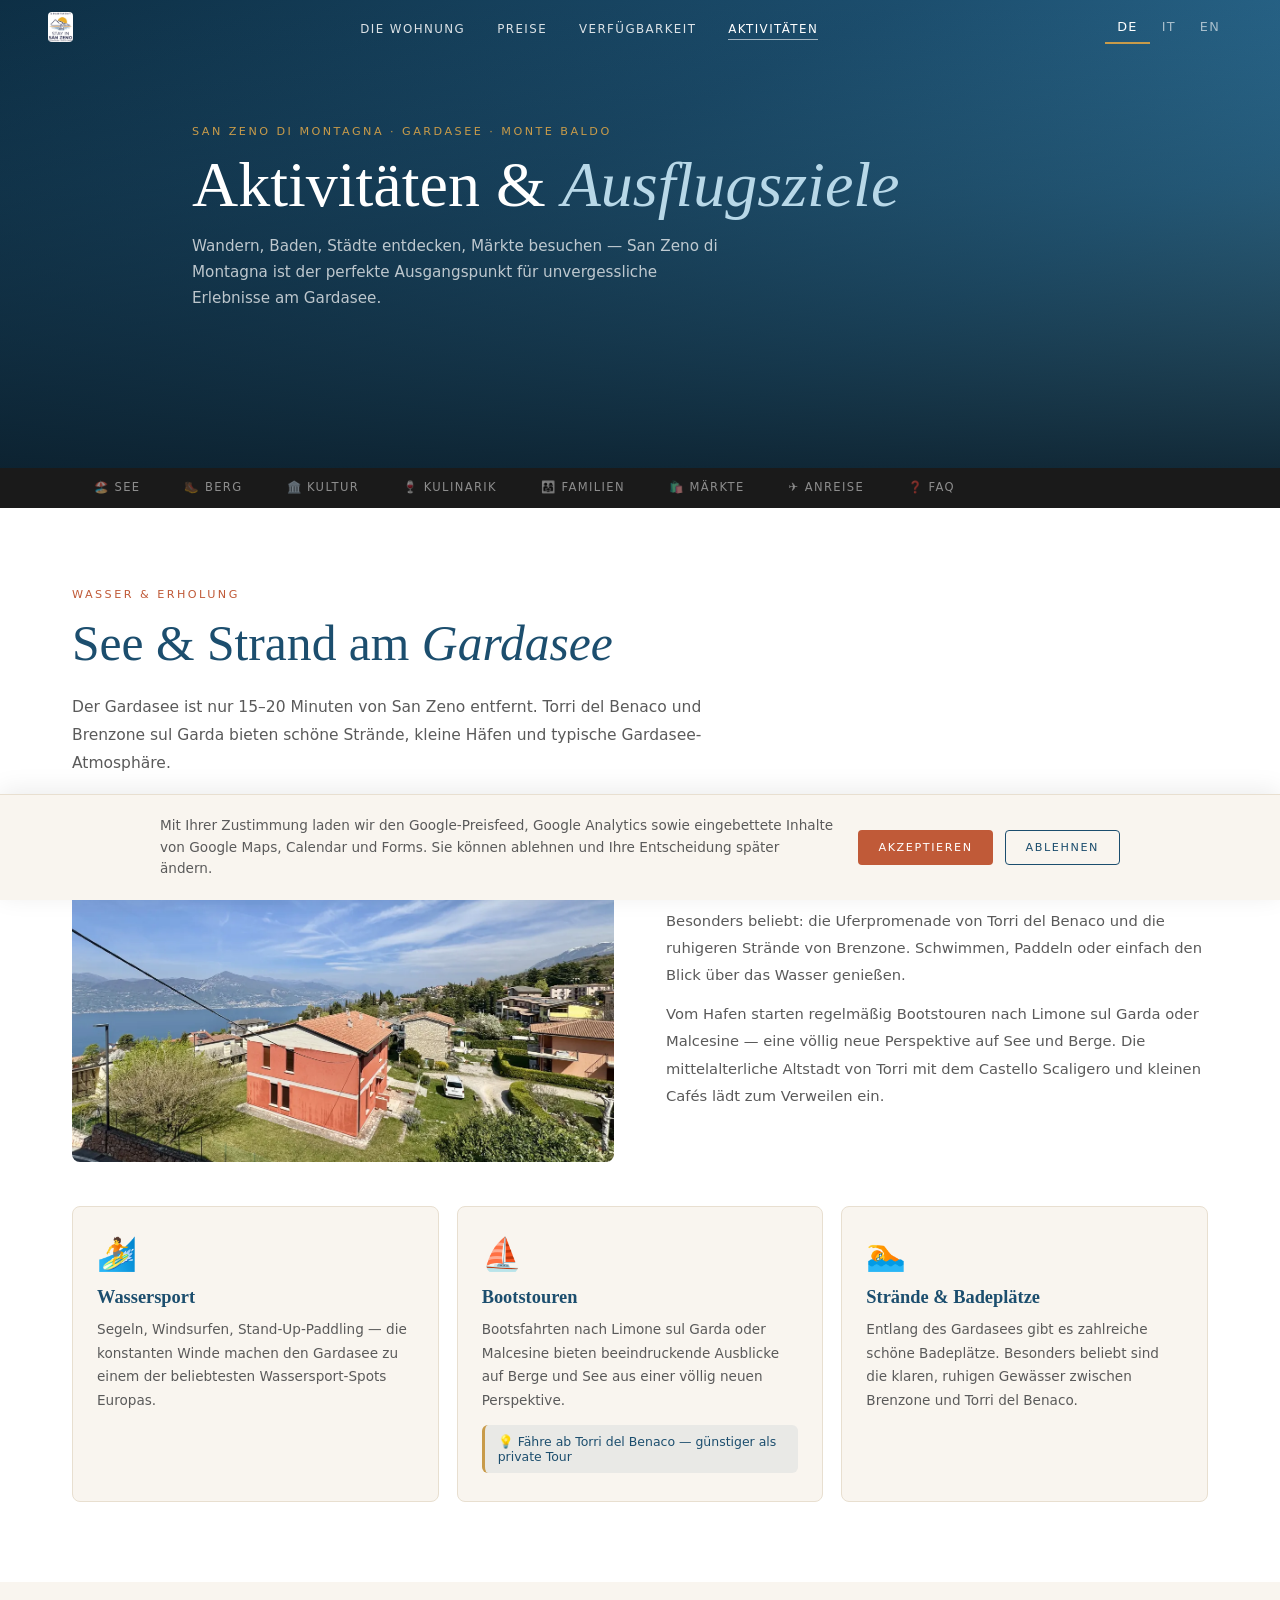
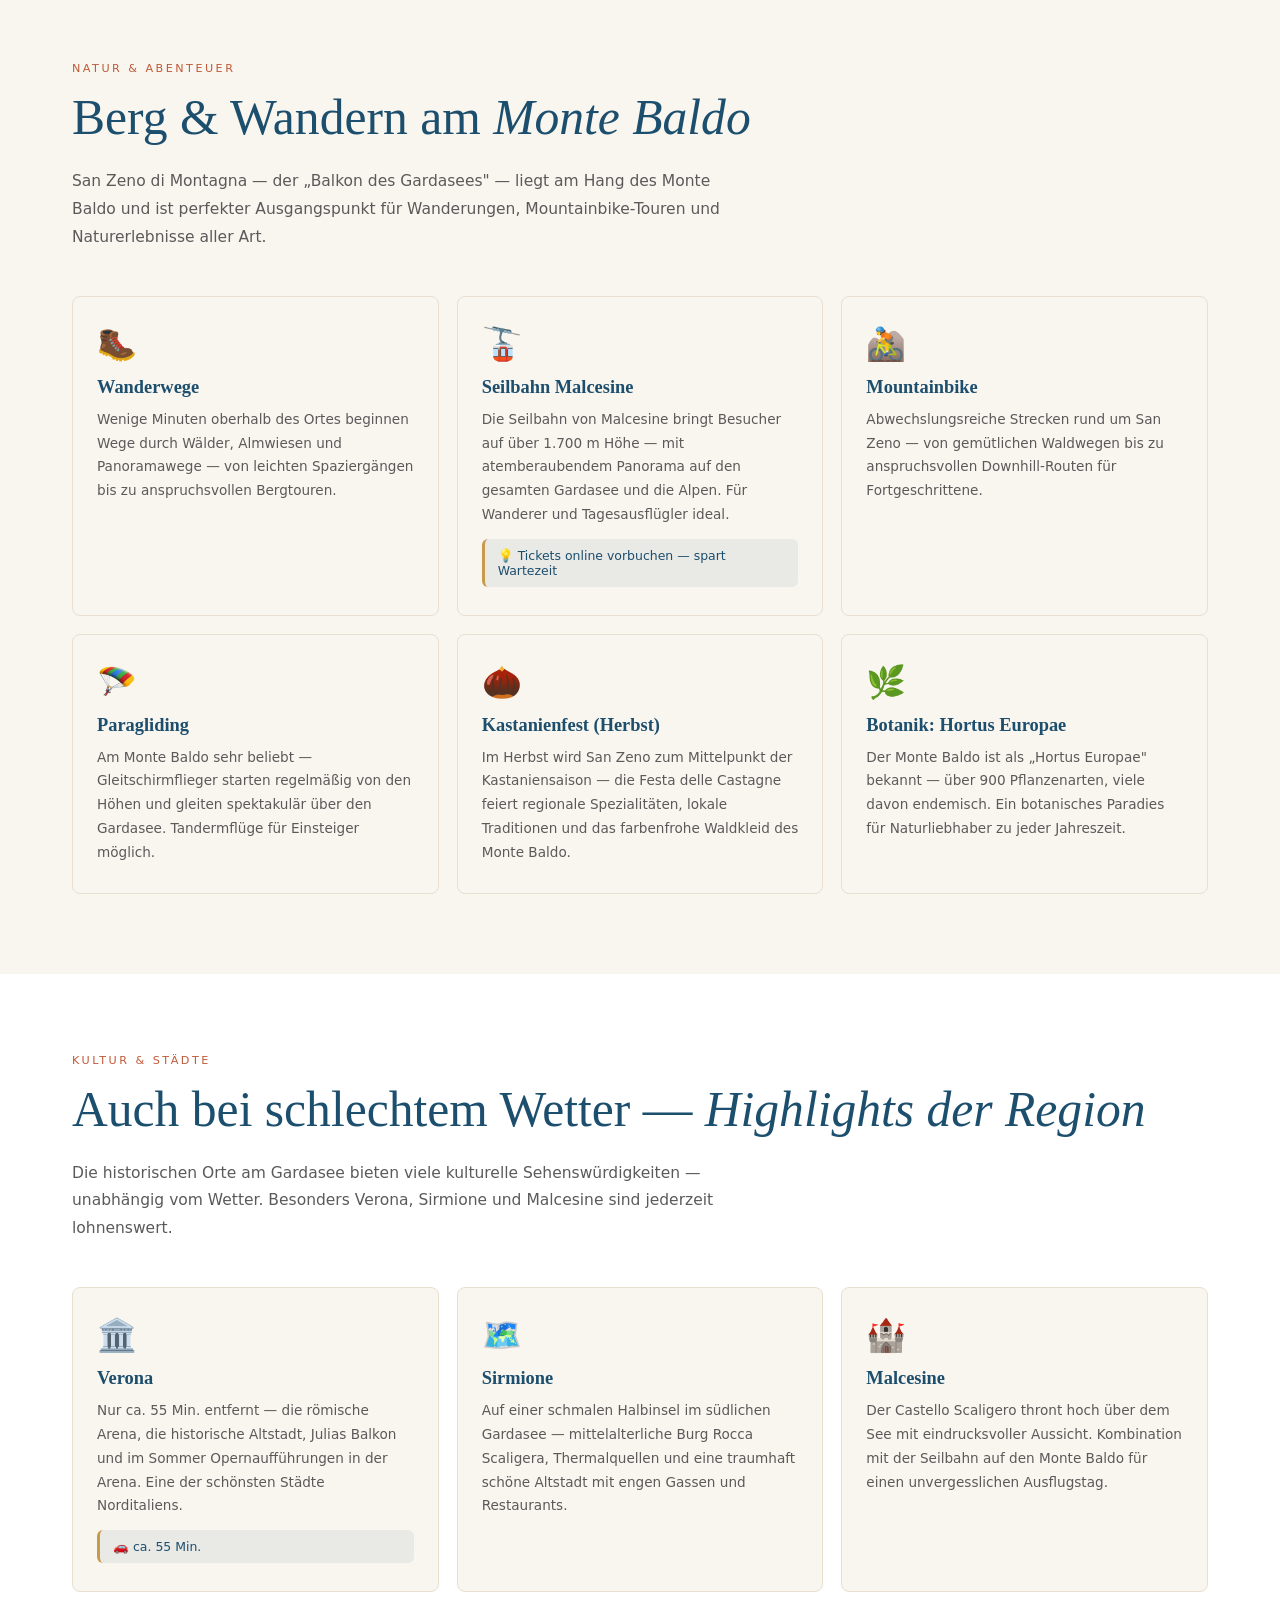
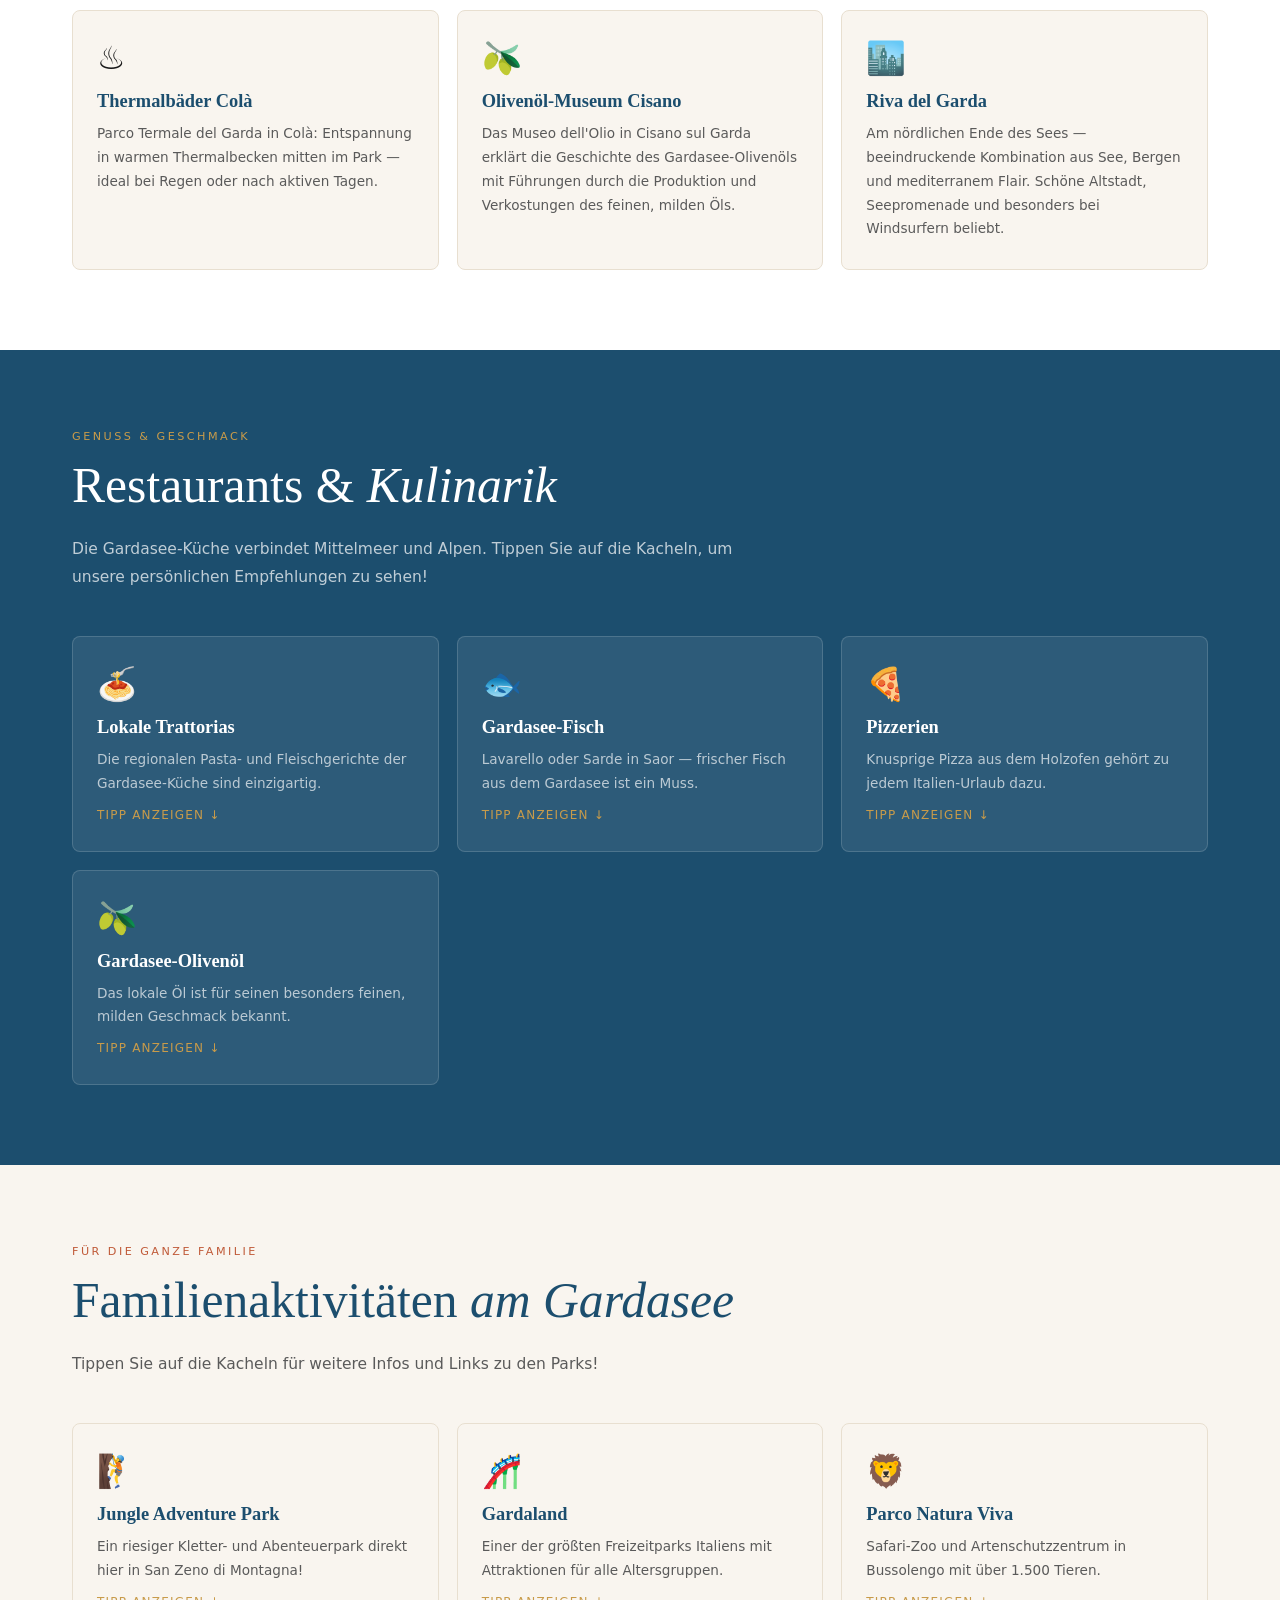
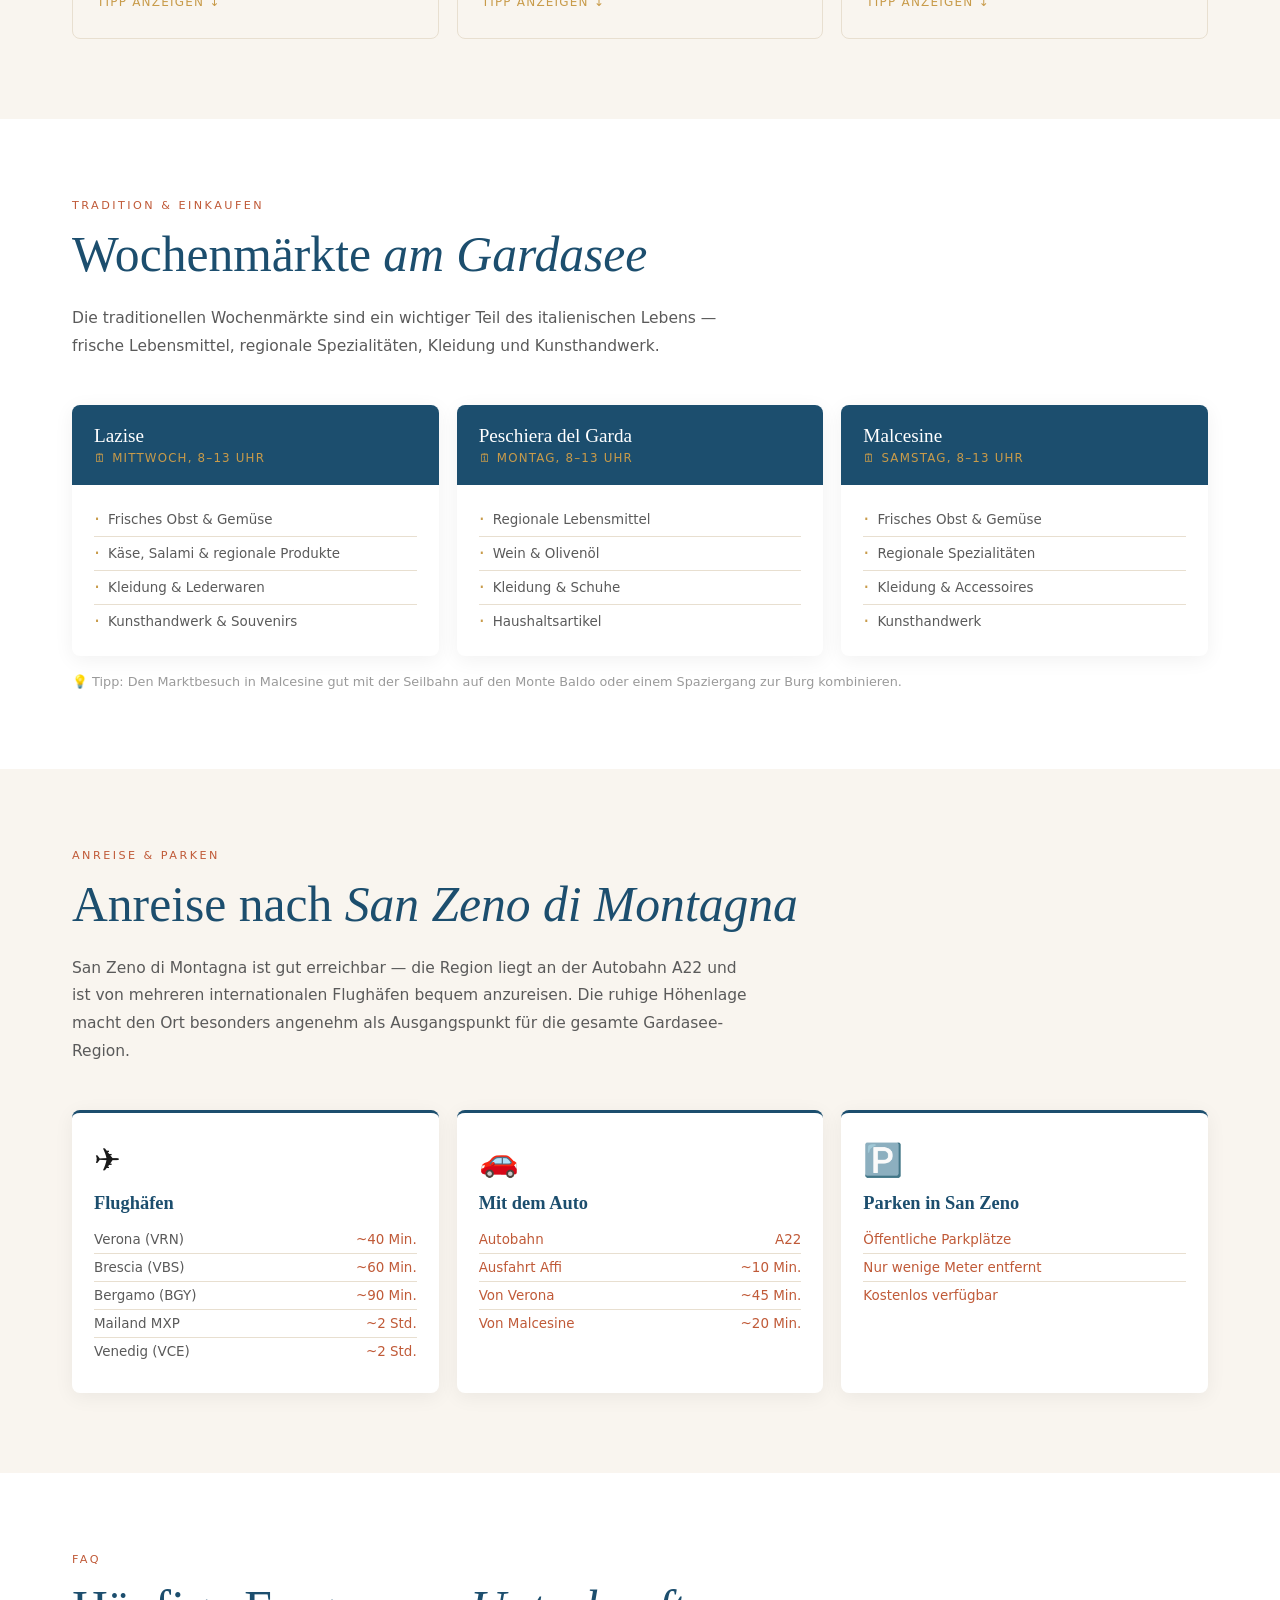
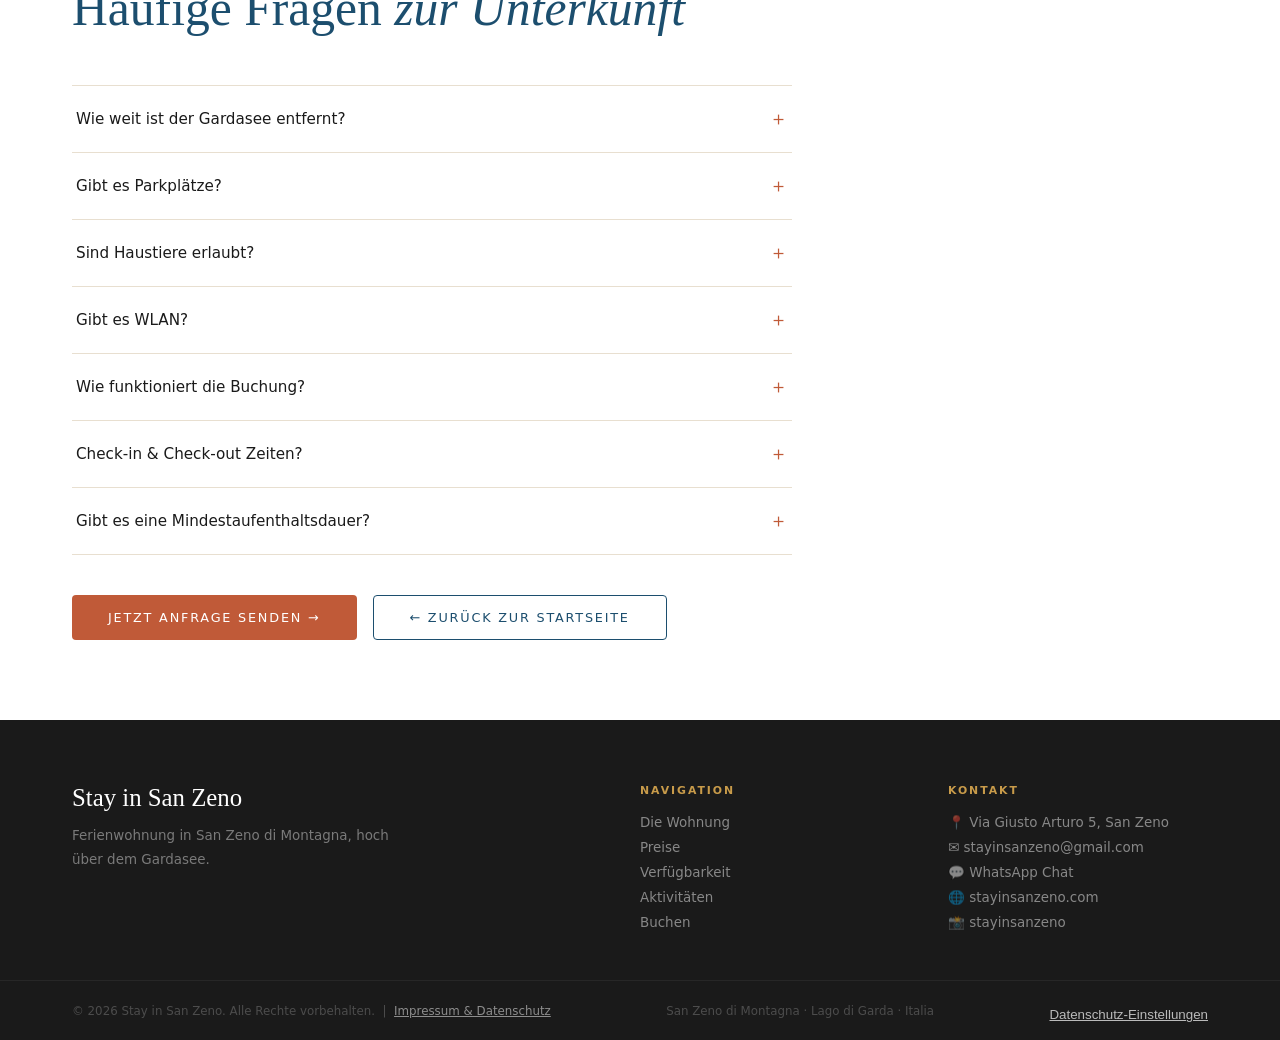
==== commit 2bf16003: "feat: migrate website images and optimize gallery performance" ====
--- a/activities.html
+++ b/activities.html
@@ -6,7 +6,9 @@
   <title>Aktivitäten am Gardasee – Stay in San Zeno</title>
   
   <!-- Favicon -->
-  <link rel="icon" href="favicon.png" type="image/png">
+  <link rel="icon" href="assets/images/brand/favicon-32.png" sizes="32x32" type="image/png">
+  <link rel="icon" href="assets/images/brand/favicon-192.png" sizes="192x192" type="image/png">
+  <link rel="apple-touch-icon" href="assets/images/brand/apple-touch-icon.png">
   
   <meta name="description" content="Wandern am Monte Baldo, Strände, Verona, Märkte, Restaurants und mehr — alle Aktivitäten rund um San Zeno di Montagna am Gardasee." />
   <meta name="keywords" content="Aktivitäten Gardasee, Wandern Monte Baldo, Verona Tagesausflug, Strände Gardasee, Malcesine Seilbahn, Märkte Gardasee, San Zeno di Montagna" />
@@ -20,14 +22,14 @@
   <meta property="og:title" content="Aktivitäten & Ausflüge am Gardasee | Stay in San Zeno" />
   <meta property="og:description" content="Entdecken Sie die besten Restaurants, Strände und Wanderrouten rund um San Zeno di Montagna und den Monte Baldo. Unsere Geheimtipps für Ihren Urlaub!" />
   <meta property="og:url" content="https://stayinsanzeno.com/activities.html" />
-  <meta property="og:image" content="https://stayinsanzeno.com/hero-ausblick.jpg" />
+  <meta property="og:image" content="https://stayinsanzeno.com/assets/images/hero/social-preview.jpg" />
   <meta property="og:locale" content="de_DE" />
   
   <!-- Fallback für iMessage & Co. -->
   <meta name="twitter:card" content="summary_large_image" />
   <meta name="twitter:title" content="Aktivitäten & Ausflüge am Gardasee | Stay in San Zeno" />
   <meta name="twitter:description" content="Entdecken Sie die besten Restaurants, Strände und Wanderrouten rund um San Zeno di Montagna." />
-  <meta name="twitter:image" content="https://stayinsanzeno.com/hero-ausblick.jpg" />
+  <meta name="twitter:image" content="https://stayinsanzeno.com/assets/images/hero/social-preview.jpg" />
   
   <!-- Externe CSS und JS Dateien -->
   <link rel="stylesheet" href="style.css" />
@@ -44,7 +46,7 @@
 
 <nav id="nav">
   <a href="index.html" class="nav-logo">
-    <img src="logo.JPG" alt="Stay in San Zeno">
+    <img src="assets/images/brand/stay-in-san-zeno-logo.webp" width="480" height="273" alt="Stay in San Zeno">
   </a>
   
   <ul class="nav-links">
@@ -101,7 +103,7 @@
   </p>
   <div class="act-hero-card">
     <div class="act-hero-card-img">
-      <div style="background-image:url('see-nahaufnahme.jpg');background-color:var(--lake-light);"></div>
+      <div style="background-image:url('assets/images/gallery/teilseeblick-tageslicht-01-1200.webp');background-color:var(--lake-light);"></div>
     </div>
     <div class="act-hero-card-text">
       <h3><span data-lang="de" class="active">Torri del Benaco &amp; Brenzone</span><span data-lang="it">Torri del Benaco e Brenzone</span><span data-lang="en">Torri del Benaco &amp; Brenzone</span></h3>
@@ -453,7 +455,7 @@
       <button class="lb-btn" id="lbPrev">&#10094;</button>
       <button class="lb-btn" id="lbNext">&#10095;</button>
     </div>
-    <img src="" id="lbImg" class="lb-img" alt="Galerie">
+    <img id="lbImg" class="lb-img" width="2000" height="1500" alt="">
     <div class="lb-counter" id="lbCounter"></div>
   </div>
 </div>
--- a/style.css
+++ b/style.css
@@ -110,7 +110,8 @@
 .hero{position:relative;height:100vh;min-height:680px;display:flex;align-items:center;overflow:hidden;}
 .hero-bg{position:absolute;inset:0;background:linear-gradient(165deg,#0d2f45 0%,#1C4E6E 35%,#2E7096 60%,#7ab0c8 100%);transform:scale(1.04);animation:heroZoom 12s ease-out forwards;}
 @keyframes heroZoom{from{transform:scale(1.04);}to{transform:scale(1);}}
-.hero-photo{position:absolute;inset:0;background-image:url('hero-ausblick.jpg');background-size:cover;background-position:center 30%;opacity:0.82;}
+.hero-photo{position:absolute;inset:0;display:block;opacity:0.82;overflow:hidden;}
+.hero-photo img{width:100%;height:100%;object-fit:cover;object-position:center;}
 .hero-overlay{position:absolute;inset:0;background:linear-gradient(to right,rgba(10,28,40,0.80) 0%,rgba(10,28,40,0.50) 50%,rgba(10,28,40,0.15) 100%);}
 .hero-content{position:relative;z-index:10;padding:140px 72px 72px;max-width:720px;animation:heroFadeUp 1.1s ease-out both;}
 @keyframes heroFadeUp{from{opacity:0;transform:translateY(24px);}to{opacity:1;transform:translateY(0);}}
@@ -147,7 +148,8 @@
 /* ABOUT */
 .about{background:var(--cream);display:grid;grid-template-columns:1fr 1fr;gap:80px;align-items:center;}
 .about-img{position:relative;height:520px;border-radius:4px;overflow:hidden;}
-.about-img-inner{width:100%;height:100%;background-size:cover;background-position:center;}
+.about-img-inner{display:block;width:100%;height:100%;overflow:hidden;}
+.about-img-inner img{width:100%;height:100%;object-fit:cover;object-position:center;}
 .about-img-badge{position:absolute;bottom:-20px;right:-20px;width:130px;height:130px;background:var(--terra);border-radius:50%;display:flex;flex-direction:column;align-items:center;justify-content:center;color:white;text-align:center;box-shadow:0 8px 30px rgba(192,90,56,0.4);}
 .badge-num{font-family:var(--font-serif);font-size:2.4rem;font-weight:300;line-height:1;}
 .badge-text{font-size:0.65rem;letter-spacing:0.1em;text-transform:uppercase;opacity:0.85;}
@@ -168,16 +170,14 @@
 .gallery-header{padding:0 72px 48px;}
 .gallery-header .section-label{color:var(--gold);}
 .gallery-header .section-title{color:var(--white);}
-.gallery-grid {display: grid;grid-template-columns: repeat(3, 1fr);grid-template-rows: 260px 260px;gap: 4px;}
-.gallery-item{background:#2a3a45;overflow:hidden;position:relative;}
+.gallery-grid {display:grid;grid-template-columns:repeat(3,1fr);grid-auto-rows:260px;gap:4px;}
+.gallery-item{appearance:none;border:0;padding:0;background:#2a3a45;overflow:hidden;position:relative;color:inherit;font:inherit;text-align:left;}
 .gallery-item.tall{grid-row:span 2;}
-.gallery-item-inner{width:100%;height:100%;background-size:cover;background-position:center;transition:transform 0.6s ease;}
-.gallery-item:hover .gallery-item-inner{transform:scale(1.04);}
+.gallery-item picture{display:block;width:100%;height:100%;transition:transform 0.6s ease;}
+.gallery-item img{width:100%;height:100%;object-fit:cover;object-position:center;}
+.gallery-item:hover picture{transform:scale(1.04);}
 .gallery-label{position:absolute;inset:0;background:linear-gradient(to top,rgba(0,0,0,0.55) 0%,transparent 60%);display:flex;align-items:flex-end;padding:20px;}
 .gallery-label span{font-size:0.7rem;letter-spacing:0.14em;text-transform:uppercase;color:rgba(255,255,255,0.8);font-weight:300;}
-
-/* Versteckt die restlichen Bilder auf der Seite, hält sie aber im Code für die Lightbox */
-.hidden-gallery-item { display: none !important; }
 
 /* PRICES */
 .prices{background:var(--cream);}
@@ -336,7 +336,7 @@
   .about, .location, .calendar-layout, .weather-inner { grid-template-columns:1fr; gap:32px; }
   .about-img { height:300px; }
   .features-grid { grid-template-columns:1fr 1fr; }
-  .gallery-grid { grid-template-columns: 1fr 1fr; grid-template-rows: 200px 200px 200px; }
+  .gallery-grid { grid-template-columns:1fr 1fr; grid-auto-rows:220px; }
   .gallery-item.tall { grid-row:span 1; }
   .gallery-header { padding:0 24px 36px; }
   
@@ -387,7 +387,8 @@
 
 .page-hero { position:relative; height:52vh; min-height:380px; display:flex; align-items:flex-end; overflow:hidden; }
 .page-hero-bg { position:absolute; inset:0; background:linear-gradient(155deg,#0d2f45 0%,#1C4E6E 40%,#2E7096 70%,#4d8fad 100%); }
-.page-hero-photo { position:absolute; inset:0; background-image:url('hero-ausblick.jpg'); background-size:cover; background-position:center 40%; opacity:0.6; }
+.page-hero-photo { position:absolute; inset:0; display:block; overflow:hidden; opacity:0.6; }
+.page-hero-photo img { width:100%; height:100%; object-fit:cover; object-position:center 40%; }
 .page-hero-overlay { position:absolute; inset:0; background:linear-gradient(to top,rgba(10,28,40,0.88) 0%,rgba(10,28,40,0.3) 60%,transparent 100%); }
 .page-hero-content { position:relative; z-index:10; padding:0 120px 56px; animation:fadeUp 0.9s ease-out both; }
 @keyframes fadeUp { from{opacity:0;transform:translateY(20px);} to{opacity:1;transform:translateY(0);} }
